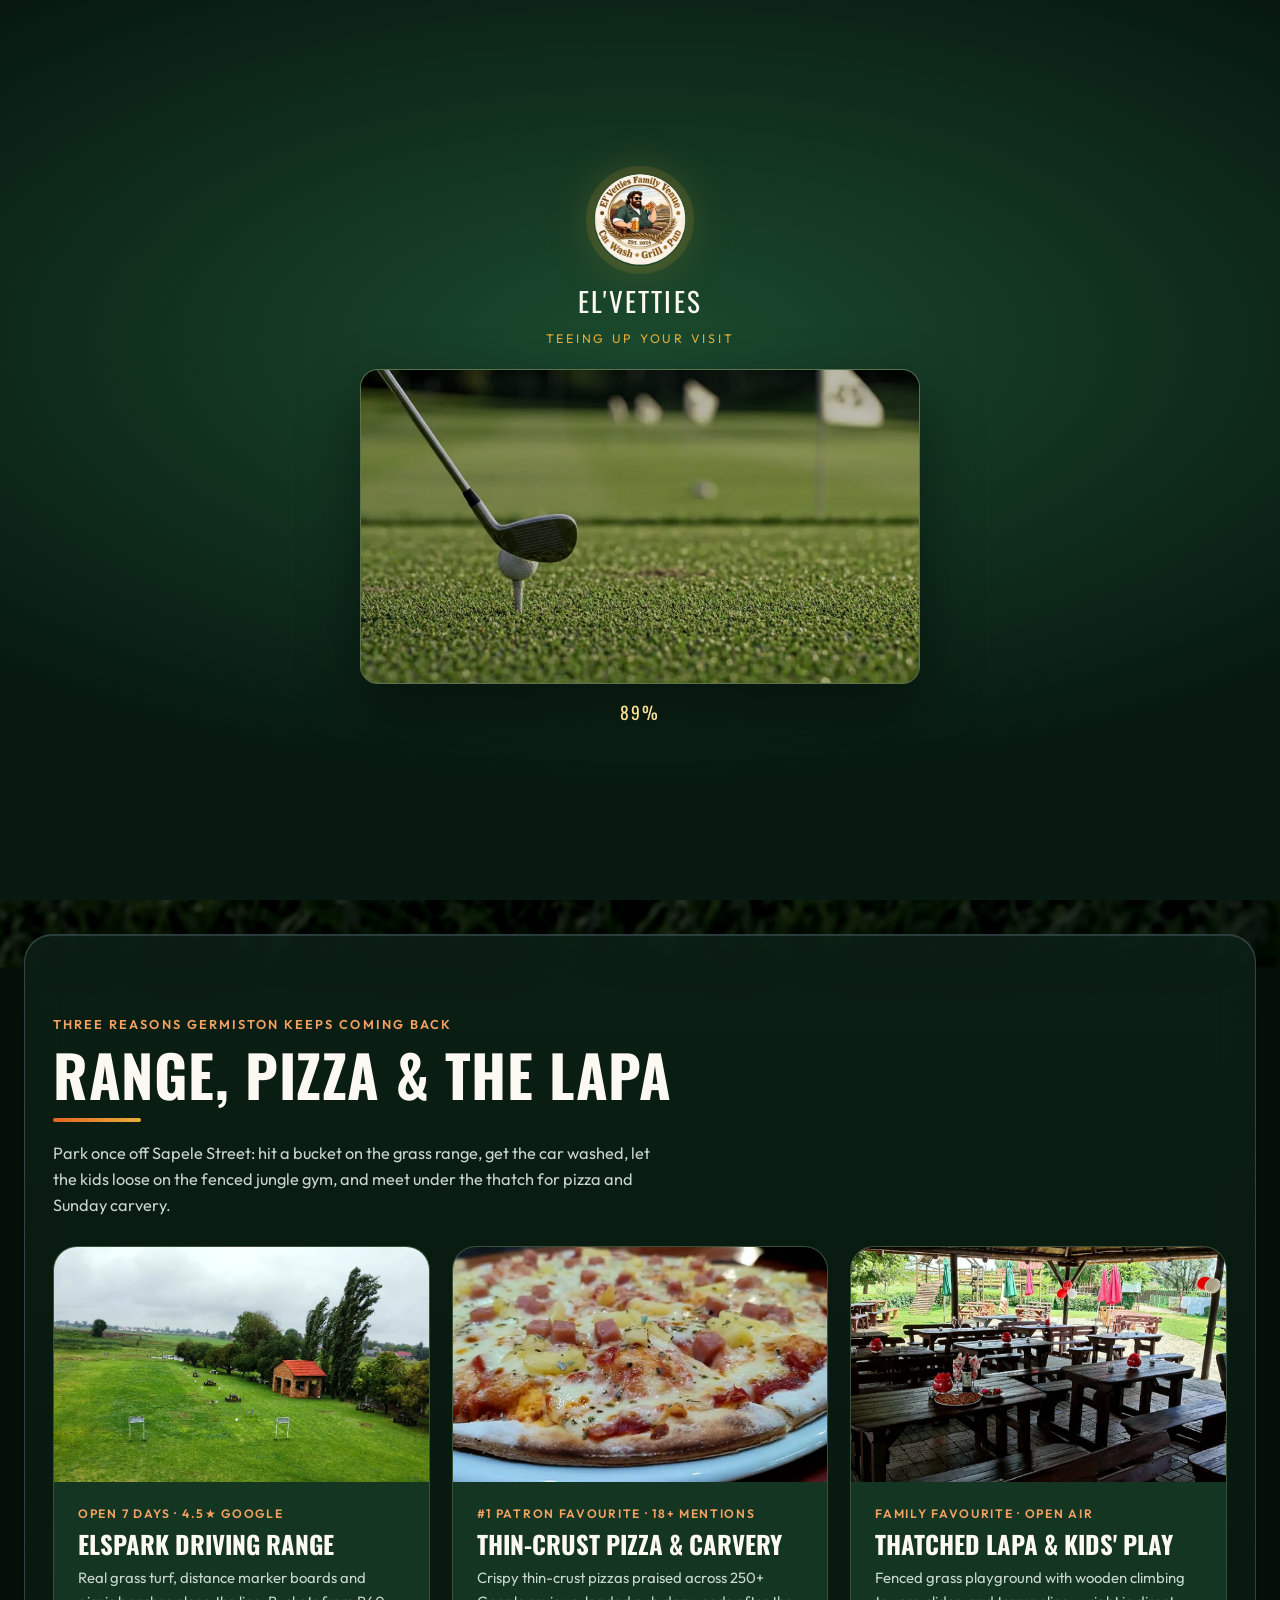
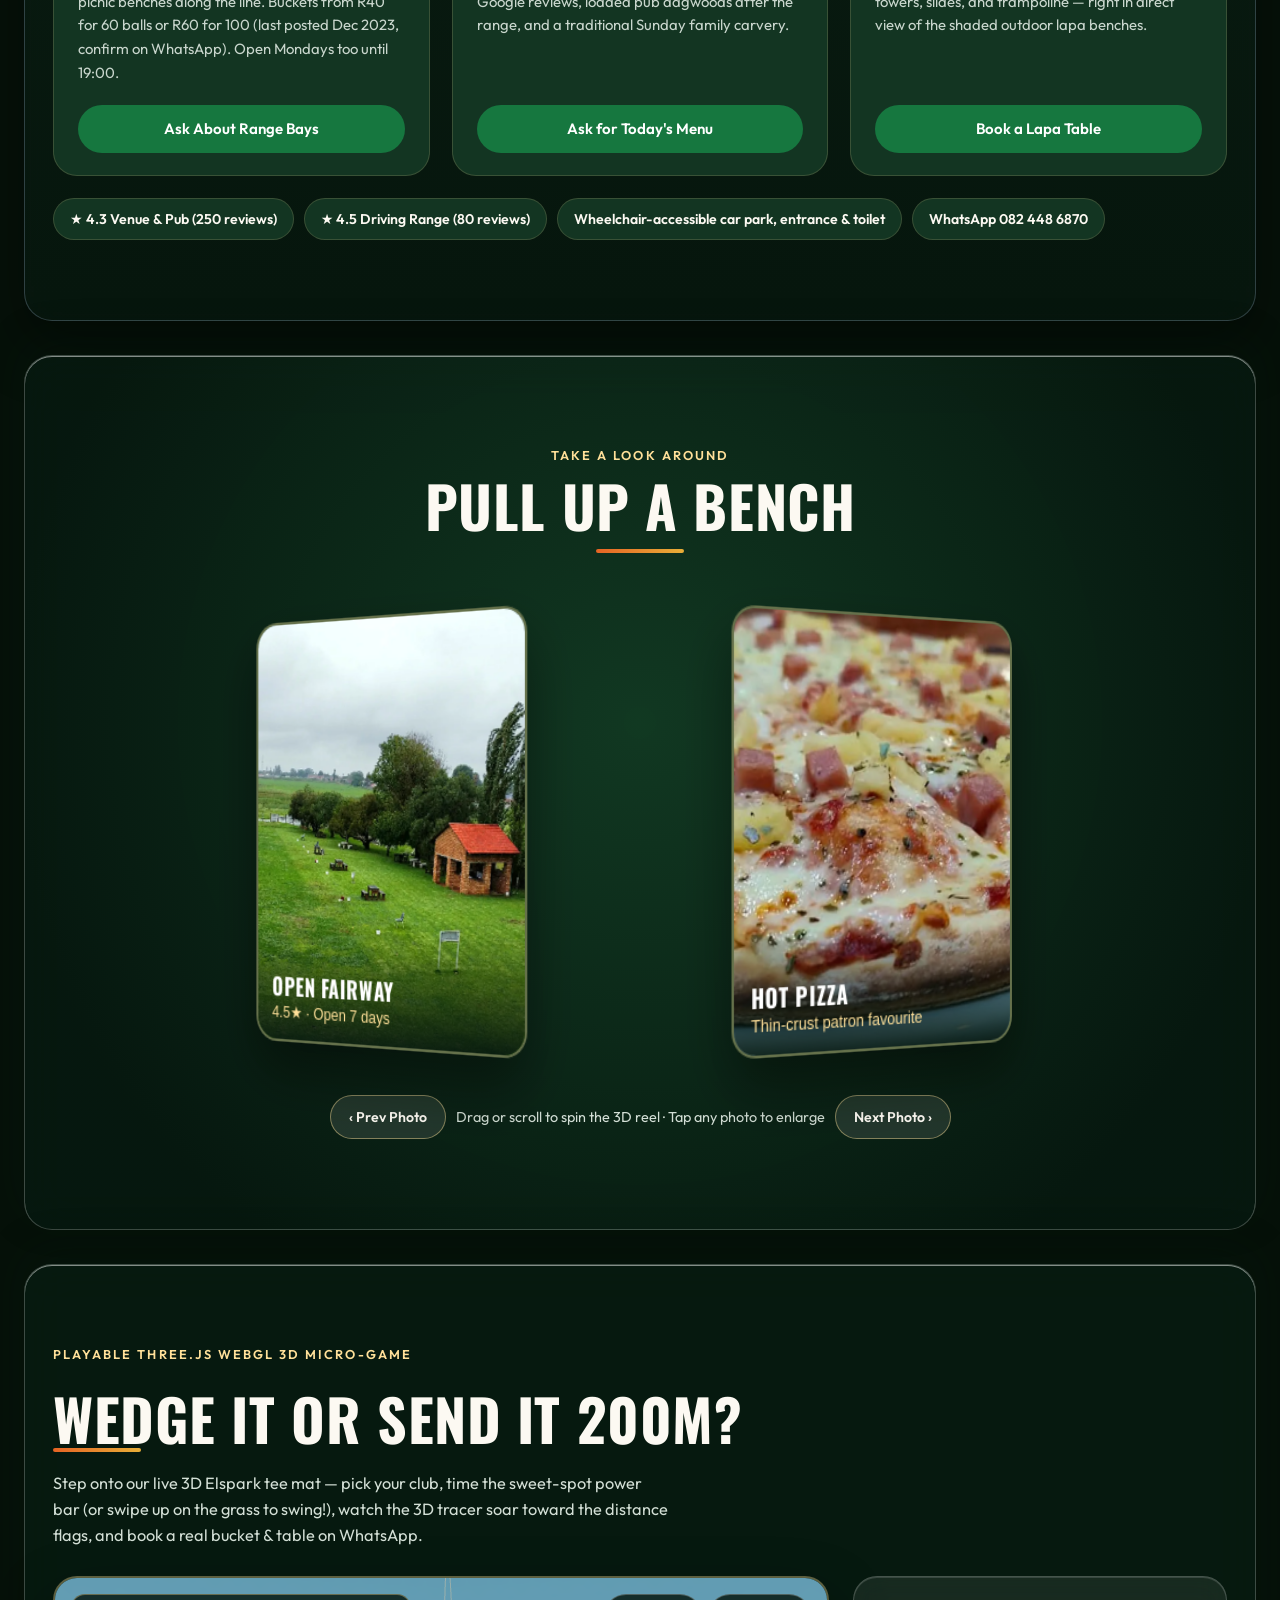
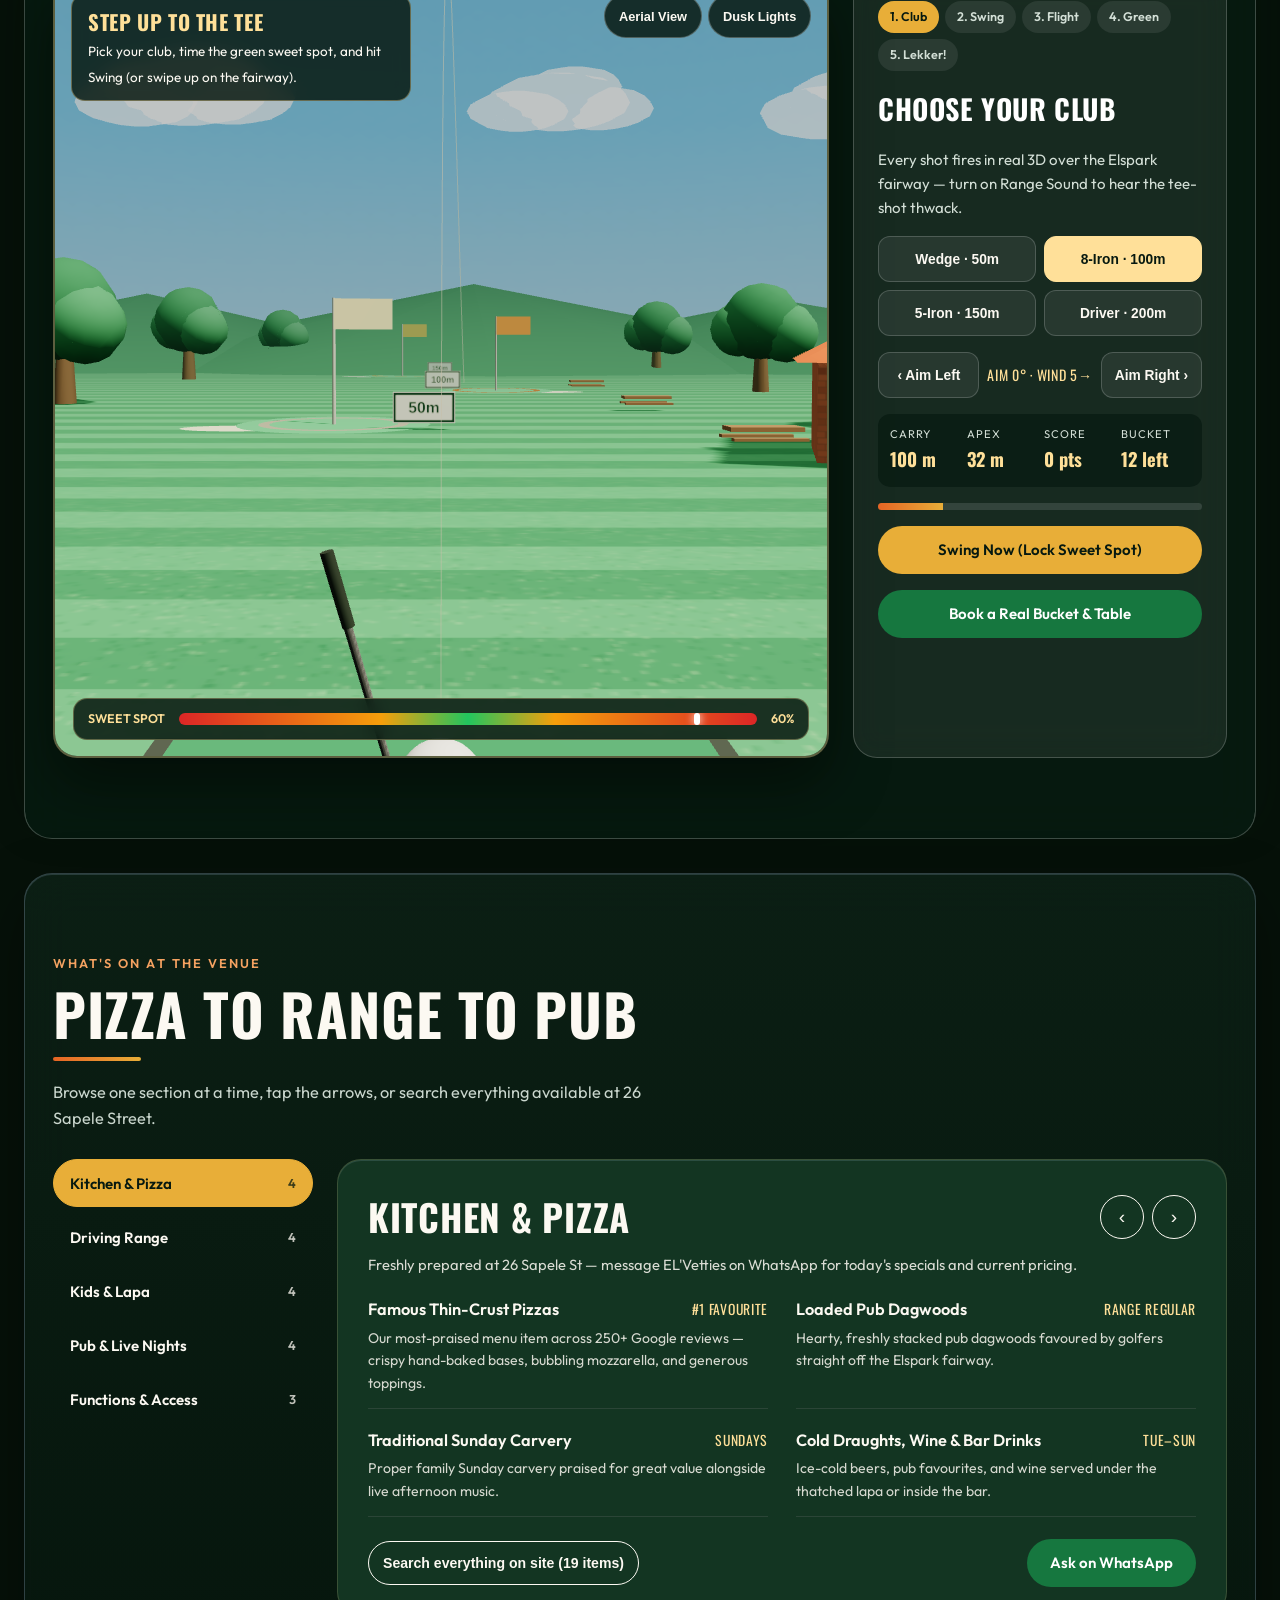
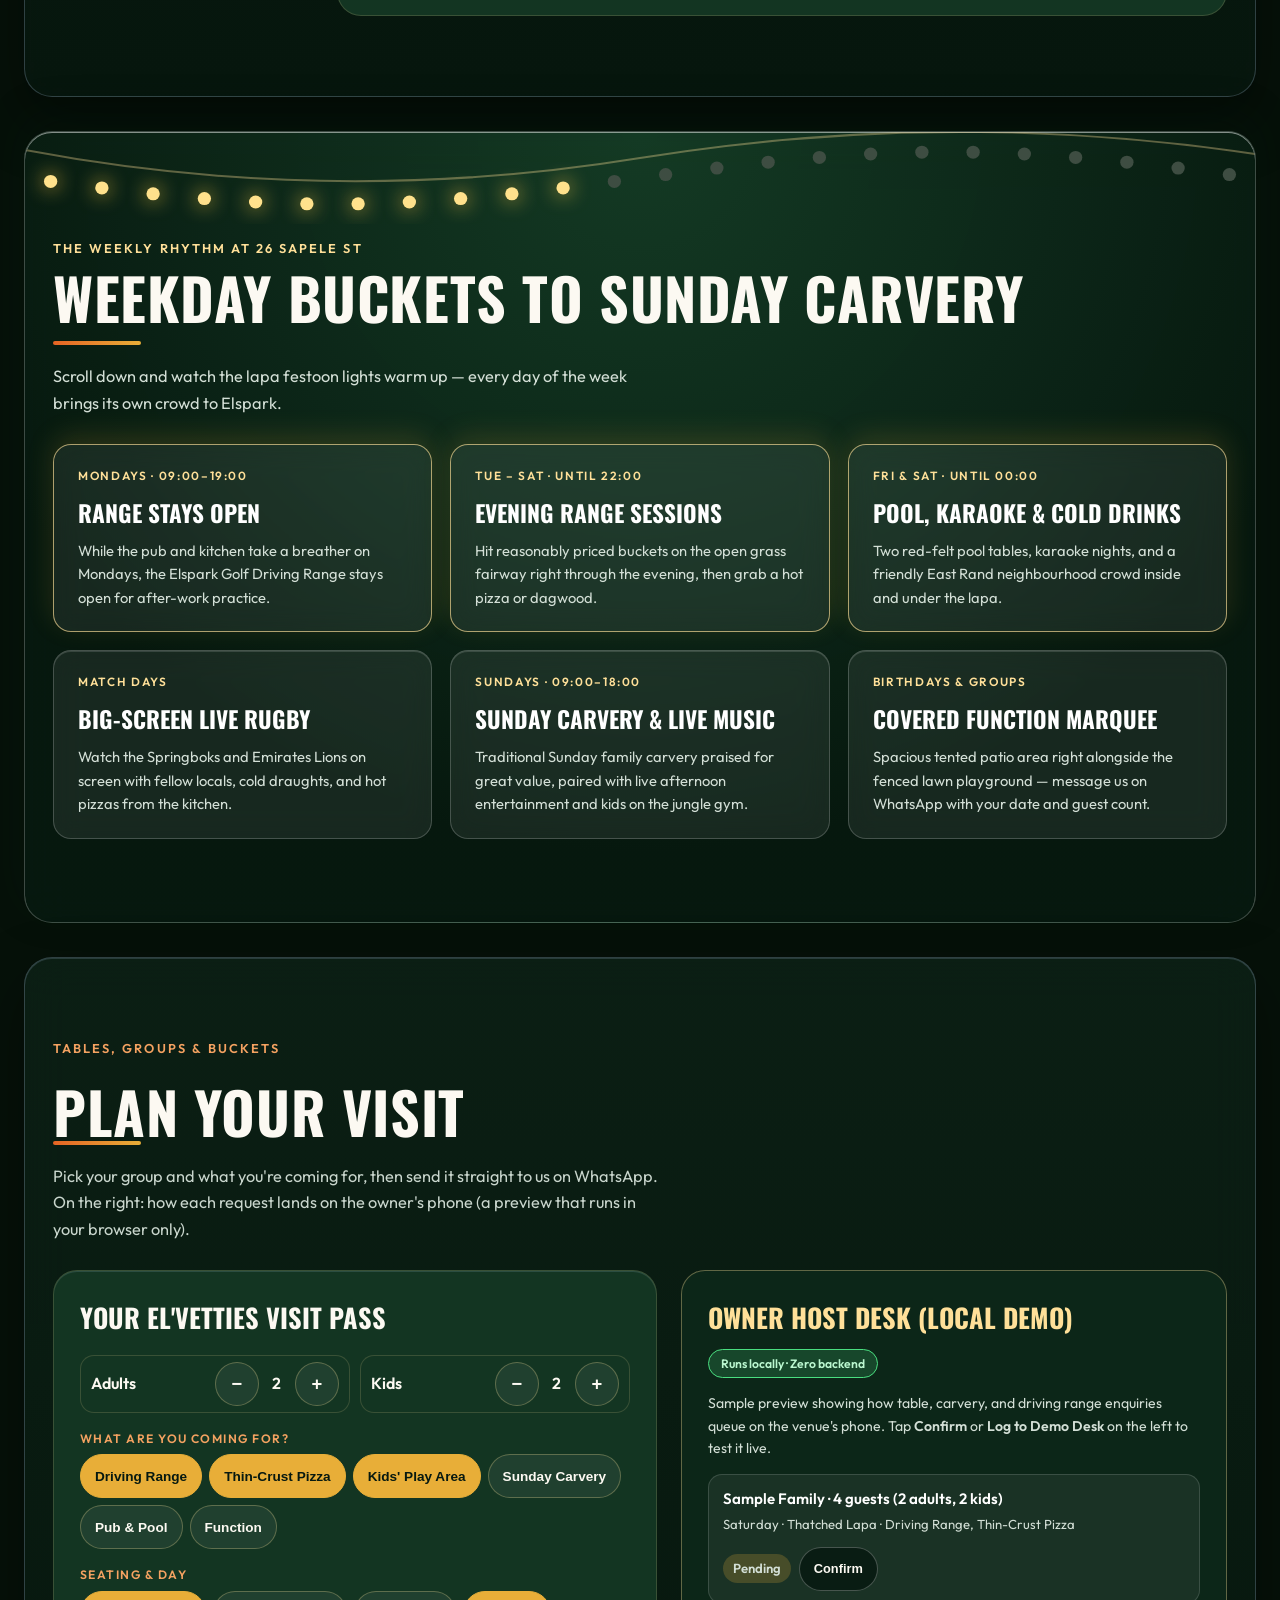
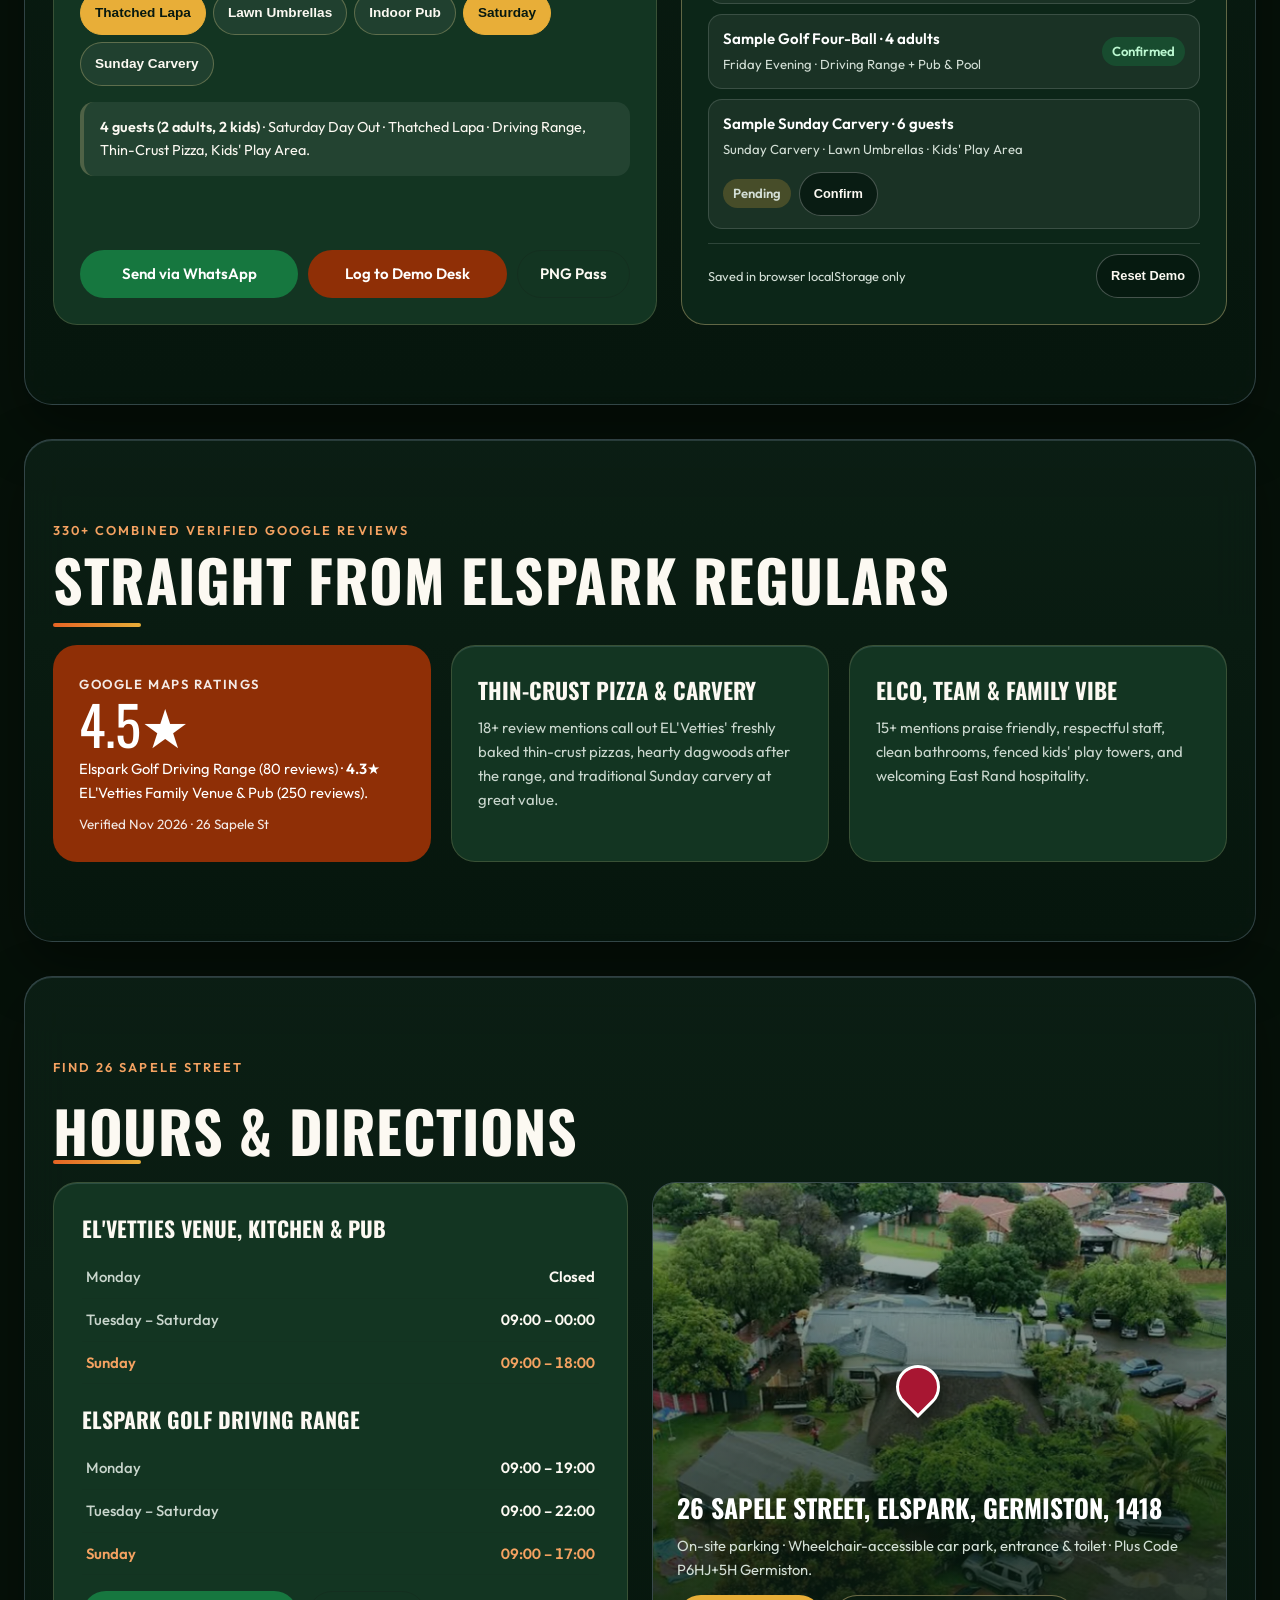
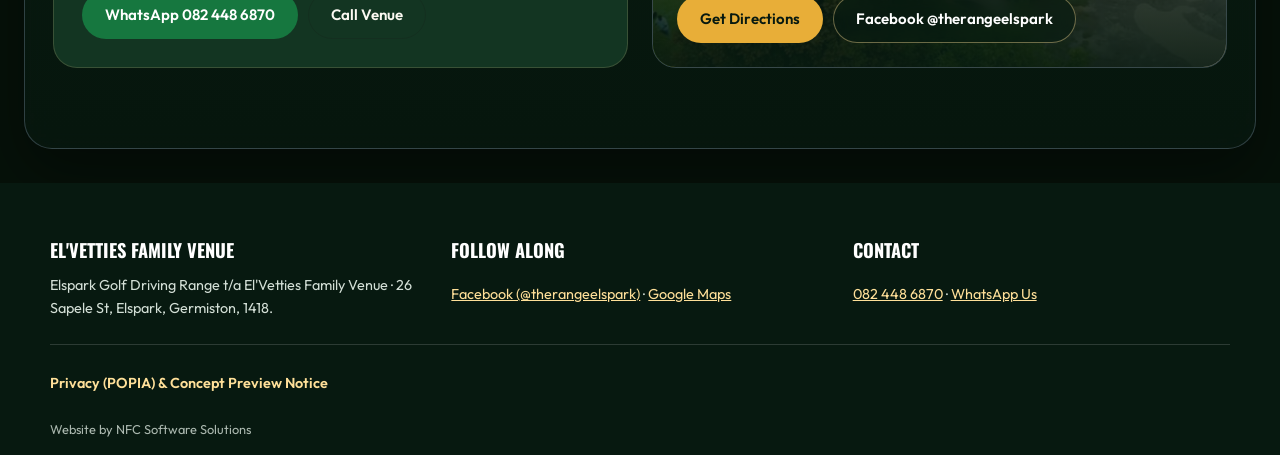
==== index.html @ e86ea52a "Flow driving-range loader, photo-real ball switch, stacking sheets, moving backdrop, WebP photos, de" ====
<!doctype html>
<html lang="en-ZA" class="no-js">
<head>
  <meta charset="utf-8">
  <meta name="viewport" content="width=device-width,initial-scale=1">
  <title>EL'Vetties Family Venue &amp; Elspark Golf Driving Range | Germiston</title>
  <meta name="description" content="Family venue in Elspark, Germiston: pub, grill and pizza, a grass driving range, a car wash, a thatched lapa and a fenced kids' play area.">
  <meta property="og:title" content="EL'Vetties Family Venue &amp; Elspark Golf Driving Range">
  <meta property="og:description" content="Driving range, lapa, pizza and Sunday carvery at 26 Sapele St, Elspark, Germiston.">
  <meta property="og:image" content="https://hydroforge247-cmd.github.io/el-vetties-demo/img/hero.webp">
  <meta property="og:url" content="https://hydroforge247-cmd.github.io/el-vetties-demo/">
  <meta property="og:type" content="website">
  <meta name="robots" content="noindex,nofollow">
  <link rel="canonical" href="https://hydroforge247-cmd.github.io/el-vetties-demo/">
  <link rel="icon" type="image/svg+xml" href="favicon.svg">
  <link rel="stylesheet" href="css/tokens.css">
  <link rel="stylesheet" href="css/site.css">
  <link rel="stylesheet" href="css/house.css">
  <script type="application/ld+json">{"@context":"https://schema.org","@type":"Restaurant","name":"EL'Vetties Family Venue & Elspark Golf Driving Range","telephone":"+27824486870","sameAs":["https://www.facebook.com/therangeelspark"],"address":{"@type":"PostalAddress","streetAddress":"26 Sapele St, Elspark","addressLocality":"Germiston","postalCode":"1418","addressRegion":"Gauteng","addressCountry":"ZA"}}</script>
  <script src="js/theme-init.js"></script>
</head>
<body>
  <div class="ld" id="ld" role="status" aria-live="polite" aria-label="Loading EL'Vetties">
    <div class="ld-inner">
      <div class="ld-crest" aria-hidden="true"><img src="img/logo-256.webp" alt="" width="256" height="256"></div>
      <p class="ld-name">EL'Vetties</p>
      <p class="ld-tag">Teeing up your visit</p>
      <div class="ld-shot" aria-hidden="true"><video class="ld-vid" src="img/loader-shot.mp4" poster="img/loader-shot.webp" muted playsinline preload="auto" disablepictureinpicture></video></div>
      <span class="ld-pct">0%</span>
    </div>
  </div>
  <a class="skip-link" href="#main">Skip to main content</a>
  <div class="progress" aria-hidden="true"></div>
  <img class="golf-bg-photo" id="golfBgPhoto" src="img/golf-bg.webp" alt="" aria-hidden="true">

  <header class="top" id="topHeader">
    <div class="wrap top-inner">
      <a class="brand" href="#home" aria-label="EL'Vetties home">
        <span class="brand-crest" aria-hidden="true"><img src="img/logo-256.webp" alt="" width="256" height="256"></span>
        <span class="brand-copy">
          <span class="brand-name">EL'Vetties</span>
          <span class="brand-tag">Elspark Range · Family Venue</span>
        </span>
      </a>
      <nav aria-label="Primary">
        <ul class="nav">
          <li><a href="#signature">Highlights</a></li>
          <li><a href="#reel">3D Reel</a></li>
          <li><a href="#pit">3D Range Game</a></li>
          <li><a href="#menu">On Site</a></li>
          <li><a href="#nights">Nights</a></li>
          <li><a href="#book">Visit Pass</a></li>
          <li><a href="#visit">Find Us</a></li>
        </ul>
      </nav>
      <div class="top-actions">
        <button type="button" class="theme-btn" id="themeBtn" aria-pressed="false" aria-label="Switch to night mode">
          <span class="gball" aria-hidden="true"><img src="img/golf-ball.webp" alt="" width="112" height="112"><span class="gball-shade"></span></span>
        </button>
        <button type="button" class="snd" id="sndBtn" aria-pressed="false" aria-label="Toggle Highveld breeze and golf swing sound effects">
          Sound: Off
        </button>
        <a class="btn btn-wa nav-wa" href="https://wa.me/27824486870?text=Hi%20EL'Vetties%2C%20I'd%20like%20to%20book%20a%20table%20or%20driving%20range%20visit!" target="_blank" rel="noopener noreferrer">
          WhatsApp
        </a>
      </div>
    </div>
  </header>

  <main id="main">
    <!-- ── ACT 1: FULL-BLEED CINEMA HERO (165svh Sticky) ──────── -->
    <section class="hero" id="home" aria-labelledby="hero-h1">
      <div class="hero-pin">
        <div class="hero-bg">
          <img src="img/hero.webp" alt="Families relaxing under red and green market umbrellas next to EL'Vetties thatched lapa on a sunny Elspark afternoon">
        </div>
        <div class="hero-scrim" aria-hidden="true"></div>
        <div class="hero-copy">
          <div class="emblem-stamp"><img src="img/logo-256.webp" alt="EL'Vetties Family Venue logo: Car Wash, Grill, Pub, est. 2024" width="256" height="256"></div>
          <span class="status-pill" id="livePill" aria-live="polite">
            <span class="status-dot" aria-hidden="true"></span>
            <span id="liveText">Checking Elspark hours…</span>
          </span>
          <h1 id="hero-h1">Hit the grass. <span>Stay for the lapa.</span></h1>
          <p class="hero-sub">
            Pub, grill and thin-crust pizza, a grass driving range, a car wash and a fenced kids' play area. 26 Sapele Street, Elspark, Germiston.
          </p>
          <div class="hero-ctas">
            <a class="btn btn-wa" href="https://wa.me/27824486870?text=Hi%20EL'Vetties%2C%20we'd%20like%20to%20book%20a%20table%20at%2026%20Sapele%20St!" target="_blank" rel="noopener noreferrer">Book on WhatsApp</a>
            <a class="btn btn-gold" href="#pit">Play the 3D Range</a>
            <a class="btn btn-ghost" href="#menu">Explore Everything On Site</a>
          </div>
          <div class="mouse-cue" aria-hidden="true"></div>
        </div>
      </div>
    </section>

    <!-- ── ACT 2: THREE SIGNATURE PILLARS (Braai Wagon #weekend) ─ -->
    <section class="sec-cream pad-y" id="signature" aria-labelledby="sig-h2">
      <div class="wrap">
        <p class="eyebrow">Three Reasons Germiston Keeps Coming Back</p>
        <h2 class="sec-h2 split-h2" id="sig-h2">RANGE, PIZZA &amp; THE LAPA</h2>
        <div class="h2-bar" aria-hidden="true"></div>
        <p class="sec-lead">
          Park once off Sapele Street: hit a bucket on the grass range, get the car washed, let the kids loose on the fenced jungle gym, and meet under the thatch for pizza and Sunday carvery.
        </p>

        <div class="tri-grid">
          <article class="tri-card">
            <img src="img/range.webp" alt="Elspark Golf Driving Range wide green grass fairway with distance marker boards and terracotta brick shelter">
            <div class="tri-body">
              <span class="tri-kicker">Open 7 Days · 4.5★ Google</span>
              <h3>Elspark Driving Range</h3>
              <p>Real grass turf, distance marker boards and picnic benches along the line. Buckets from R40 for 60 balls or R60 for 100 (last posted Dec 2023, confirm on WhatsApp). Open Mondays too until 19:00.</p>
              <a class="btn btn-wa" href="https://wa.me/27824486870?text=Hi%20EL'Vetties%2C%20I'd%20like%20to%20enquire%20about%20buckets%20and%20bays%20at%20Elspark%20Driving%20Range!" target="_blank" rel="noopener noreferrer">Ask About Range Bays</a>
            </div>
          </article>

          <article class="tri-card">
            <img src="img/pizza.webp" alt="Freshly baked EL'Vetties thin-crust ham and pineapple pizza with melted mozzarella and herbs">
            <div class="tri-body">
              <span class="tri-kicker">#1 Patron Favourite · 18+ Mentions</span>
              <h3>Thin-Crust Pizza &amp; Carvery</h3>
              <p>Crispy thin-crust pizzas praised across 250+ Google reviews, loaded pub dagwoods after the range, and a traditional Sunday family carvery.</p>
              <a class="btn btn-wa" href="https://wa.me/27824486870?text=Hi%20EL'Vetties%2C%20please%20share%20today's%20pizza%20and%20carvery%20details!" target="_blank" rel="noopener noreferrer">Ask for Today's Menu</a>
            </div>
          </article>

          <article class="tri-card">
            <img src="img/lapa-kids.webp" alt="Dark timber picnic tables under the shaded thatched lapa overlooking the wooden kids jungle gym">
            <div class="tri-body">
              <span class="tri-kicker">Family Favourite · Open Air</span>
              <h3>Thatched Lapa &amp; Kids' Play</h3>
              <p>Fenced grass playground with wooden climbing towers, slides, and trampoline — right in direct view of the shaded outdoor lapa benches.</p>
              <a class="btn btn-wa" href="https://wa.me/27824486870?text=Hi%20EL'Vetties%2C%20we'd%20like%20to%20book%20a%20lapa%20table%20near%20the%20kids%20play%20area!" target="_blank" rel="noopener noreferrer">Book a Lapa Table</a>
            </div>
          </article>
        </div>

        <div class="chip-strip">
          <span class="info-chip">★ 4.3 Venue &amp; Pub (250 reviews)</span>
          <span class="info-chip">★ 4.5 Driving Range (80 reviews)</span>
          <span class="info-chip">Wheelchair-accessible car park, entrance &amp; toilet</span>
          <span class="info-chip">WhatsApp 082 448 6870</span>
        </div>
      </div>
    </section>

    <!-- ── ACT 3: 380svh 3D CYLINDRICAL PHOTO REEL (Braai Wagon #lapa) -->
    <section class="reel-sec" id="reel" aria-labelledby="reel-h2">
      <div class="reel-sticky">
        <div class="reel-head">
          <p class="eyebrow" style="color:var(--gold-lt)">Take a look around</p>
          <h2 class="sec-h2 split-h2" id="reel-h2">PULL UP A BENCH</h2>
          <div class="h2-bar" aria-hidden="true"></div>
        </div>

        <div class="cyl-stage">
          <div class="cyl-ring" id="cylRing">
            <button type="button" class="cyl-card" data-lb-title="The Sunlit Lapa &amp; Lawn" data-lb-desc="Red and green market umbrellas beside the thatched lapa on a bright Elspark afternoon.">
              <img src="img/hero.webp" alt="Sunny outdoor lawn and market umbrellas beside EL'Vetties thatched lapa">
              <span class="cyl-cap"><strong>Sunlit Lapa</strong><span>Outdoor tables &amp; umbrellas</span></span>
            </button>
            <button type="button" class="cyl-card" data-lb-title="Elspark Golf Driving Range" data-lb-desc="Wide green grass fairway with distance marker boards, picnic benches, and terracotta brick shelter.">
              <img src="img/range.webp" alt="Elspark Golf Driving Range green grass fairway">
              <span class="cyl-cap"><strong>Open Fairway</strong><span>4.5★ · Open 7 days</span></span>
            </button>
            <button type="button" class="cyl-card" data-lb-title="Famous Thin-Crust Pizza" data-lb-desc="EL'Vetties' #1 most-praised menu item across 250+ Google Maps reviews.">
              <img src="img/pizza.webp" alt="Freshly baked EL'Vetties thin-crust pizza">
              <span class="cyl-cap"><strong>Hot Pizza</strong><span>Thin-crust patron favourite</span></span>
            </button>
            <button type="button" class="cyl-card" data-lb-title="Lapa Overlooking the Jungle Gym" data-lb-desc="Relax at dark wooden picnic benches with direct sightlines to the fenced kids' playground.">
              <img src="img/lapa-kids.webp" alt="Shaded benches under the thatched lapa overlooking the kids wooden jungle gym">
              <span class="cyl-cap"><strong>Kids In Sight</strong><span>Fenced jungle gym &amp; slides</span></span>
            </button>
            <button type="button" class="cyl-card" data-lb-title="Indoor Pub &amp; Pool Room" data-lb-desc="Two red-felt pool tables, big-screen rugby, Springboks &amp; Emirates Lions banners, karaoke &amp; live music.">
              <img src="img/pub.webp" alt="EL'Vetties indoor pub with two red-felt pool tables and rugby banners">
              <span class="cyl-cap"><strong>Pool &amp; Rugby</strong><span>Two red-felt tables</span></span>
            </button>
            <button type="button" class="cyl-card" data-lb-title="Aerial View of 26 Sapele Street" data-lb-desc="Fenced grass play area, covered function marquee, thatched lapa, main pub, and on-site parking.">
              <img src="img/aerial.webp" alt="Real aerial drone view of 26 Sapele St Elspark showing play area, lapa, and parking">
              <span class="cyl-cap"><strong>Aerial Grounds</strong><span>26 Sapele St, Elspark</span></span>
            </button>
            <button type="button" class="cyl-card" data-lb-title="Elspark Nights Until Midnight" data-lb-desc="Lit thatched roof, palms, and packed East Rand parking — open Tue–Sat until 00:00.">
              <img src="img/dusk.webp" alt="EL'Vetties lit thatched lapa and venue exterior at dusk">
              <span class="cyl-cap"><strong>After Dusk</strong><span>Open Tue–Sat to 00:00</span></span>
            </button>
          </div>
        </div>
        <div class="reel-controls">
          <button type="button" class="reel-nav-btn" id="reelPrev" aria-label="Spin 3D reel left">‹ Prev Photo</button>
          <span class="reel-hint" style="margin:0">Drag or scroll to spin the 3D reel · Tap any photo to enlarge</span>
          <button type="button" class="reel-nav-btn" id="reelNext" aria-label="Spin 3D reel right">Next Photo ›</button>
        </div>
      </div>
    </section>

    <!-- ── ACT 4: PLAYABLE THREE.JS WEBGL 3D DRIVING RANGE GAME (#pit) -->
    <section class="sec-dark pad-y" id="pit" aria-labelledby="pit-h2">
      <div class="wrap">
        <p class="eyebrow">Playable Three.js WebGL 3D Micro-Game</p>
        <h2 class="sec-h2 split-h2" id="pit-h2">WEDGE IT OR SEND IT 200M?</h2>
        <div class="h2-bar" aria-hidden="true"></div>
        <p class="sec-lead">
          Step onto our live 3D Elspark tee mat — pick your club, time the sweet-spot power bar (or swipe up on the grass to swing!), watch the 3D tracer soar toward the distance flags, and book a real bucket &amp; table on WhatsApp.
        </p>

        <div class="pit-grid">
          <div class="stage-box">
            <canvas id="pitCanvas" width="760" height="460" role="img" aria-label="Playable Three.js 3D Elspark Golf Driving Range with tee mat, mowed grass fairway, terracotta brick shelter, trees, and animated golf shots"></canvas>
            <div class="stage-overlay">
              <div class="stage-callout" aria-live="polite">
                <strong id="stageTitle">STEP UP TO THE TEE</strong>
                <span id="stageSub">Pick your club, time the green sweet spot, and hit Swing (or swipe up on the fairway).</span>
              </div>
              <div class="mode-pills">
                <button type="button" class="mini-pill" id="camBtn" aria-pressed="false">Aerial View</button>
                <button type="button" class="mini-pill" id="duskBtn" aria-pressed="false">Dusk Lights</button>
              </div>
            </div>
            <div class="power-bar-wrap" aria-hidden="true">
              <span class="power-label">SWEET SPOT</span>
              <div class="power-track"><div class="power-needle" id="powerNeedle"></div></div>
              <span class="power-label" id="powerPct">98%</span>
            </div>
          </div>

          <div class="pit-panel">
            <div class="step-chips" id="stepChips">
              <span class="step-chip active" data-s="0">1. Club</span>
              <span class="step-chip" data-s="1">2. Swing</span>
              <span class="step-chip" data-s="2">3. Flight</span>
              <span class="step-chip" data-s="3">4. Green</span>
              <span class="step-chip" data-s="4">5. Lekker!</span>
            </div>

            <h3 id="panelTitle">CHOOSE YOUR CLUB</h3>
            <p id="panelDesc">Every shot fires in real 3D over the Elspark fairway — turn on Range Sound to hear the tee-shot thwack.</p>

            <div class="club-row" role="group" aria-label="Select golf club">
              <button type="button" class="club-opt" data-club="0" aria-pressed="false">Wedge · 50m</button>
              <button type="button" class="club-opt" data-club="1" aria-pressed="true">8-Iron · 100m</button>
              <button type="button" class="club-opt" data-club="2" aria-pressed="false">5-Iron · 150m</button>
              <button type="button" class="club-opt" data-club="3" aria-pressed="false">Driver · 200m</button>
            </div>

            <div class="aim-row" role="group" aria-label="Aim left or right against Highveld wind">
              <button type="button" class="club-opt" id="aimLeftBtn" aria-label="Aim left">‹ Aim Left</button>
              <span class="aim-readout" id="aimReadout">AIM 0° · WIND →</span>
              <button type="button" class="club-opt" id="aimRightBtn" aria-label="Aim right">Aim Right ›</button>
            </div>

            <div class="tel-grid" aria-live="polite">
              <div><span>Carry</span><strong id="telCarry">100 m</strong></div>
              <div><span>Apex</span><strong id="telApex">32 m</strong></div>
              <div><span>Score</span><strong id="telScore">0 pts</strong></div>
              <div><span>Bucket</span><strong id="telBucket">12 left</strong></div>
            </div>

            <div class="pit-prog"><div class="pit-prog-fill" id="pitProgFill"></div></div>

            <button type="button" class="btn btn-gold" id="swingBtn" style="width:100%">Swing Now (Lock Sweet Spot)</button>
            <a class="btn btn-wa" id="pitWaCta" href="https://wa.me/27824486870?text=Hi%20EL'Vetties%2C%20I%20just%20played%20the%203D%20range%20and%20want%20to%20book%20a%20real%20bucket%20and%20pizza%20table!" target="_blank" rel="noopener noreferrer" style="width:100%">Book a Real Bucket &amp; Table</a>
          </div>
        </div>
      </div>
    </section>

    <!-- ── ACT 5: SEARCHABLE VENUE & KITCHEN BOARD (Braai Wagon #menu) -->
    <section class="sec-paper pad-y" id="menu" aria-labelledby="menu-h2">
      <div class="wrap">
        <p class="eyebrow">What's on at the venue</p>
        <h2 class="sec-h2 split-h2" id="menu-h2">PIZZA TO RANGE TO PUB</h2>
        <div class="h2-bar" aria-hidden="true"></div>
        <p class="sec-lead">
          Browse one section at a time, tap the arrows, or search everything available at 26 Sapele Street.
        </p>

        <div class="menu-shell">
          <div class="cat-rail" role="tablist" aria-label="On-site categories" id="catRail"></div>
          <div class="menu-panel featured" id="menuPanel" role="tabpanel" aria-live="polite">
            <div class="mp-head">
              <h3 id="mpTitle">KITCHEN &amp; PIZZA</h3>
              <div class="mp-arrows">
                <button type="button" class="arrow-btn" id="prevCat" aria-label="Previous category">‹</button>
                <button type="button" class="arrow-btn" id="nextCat" aria-label="Next category">›</button>
              </div>
            </div>
            <p class="mp-sub" id="mpSub">Freshly prepared at 26 Sapele St — message EL'Vetties on WhatsApp for today's specials and current pricing.</p>
            <ul class="mp-items" id="mpItems"></ul>
            <div class="mp-foot">
              <button type="button" class="search-trigger" id="openSearch">Search everything on site (19 items)</button>
              <a class="btn btn-wa" href="https://wa.me/27824486870?text=Hi%20EL'Vetties%2C%20please%20could%20you%20send%20me%20today's%20menu%20and%20bucket%20prices?" target="_blank" rel="noopener noreferrer">Ask on WhatsApp</a>
            </div>
          </div>
        </div>
      </div>
    </section>

    <!-- ── ACT 6: 24-BULB SCROLL-IGNITED LAPA NIGHTS (Braai Wagon #nights) -->
    <section class="nights-sec" id="nights" aria-labelledby="nights-h2">
      <svg class="festoon-svg" viewBox="0 0 1200 92" preserveAspectRatio="none" aria-hidden="true">
        <path d="M0,18 Q300,76 600,26 T1200,22" fill="none" stroke="rgba(255,224,153,0.35)" stroke-width="2"/>
        <g id="festoonBulbs"></g>
      </svg>
      <div class="wrap">
        <p class="eyebrow" style="color:var(--gold-lt)">The Weekly Rhythm at 26 Sapele St</p>
        <h2 class="sec-h2 split-h2" id="nights-h2">WEEKDAY BUCKETS TO SUNDAY CARVERY</h2>
        <div class="h2-bar" aria-hidden="true"></div>
        <p class="sec-lead">
          Scroll down and watch the lapa festoon lights warm up — every day of the week brings its own crowd to Elspark.
        </p>

        <div class="nights-grid">
          <article class="night-card lit">
            <span class="night-kicker">Mondays · 09:00–19:00</span>
            <h3>Range Stays Open</h3>
            <p>While the pub and kitchen take a breather on Mondays, the Elspark Golf Driving Range stays open for after-work practice.</p>
          </article>
          <article class="night-card lit">
            <span class="night-kicker">Tue – Sat · Until 22:00</span>
            <h3>Evening Range Sessions</h3>
            <p>Hit reasonably priced buckets on the open grass fairway right through the evening, then grab a hot pizza or dagwood.</p>
          </article>
          <article class="night-card lit">
            <span class="night-kicker">Fri &amp; Sat · Until 00:00</span>
            <h3>Pool, Karaoke &amp; Cold Drinks</h3>
            <p>Two red-felt pool tables, karaoke nights, and a friendly East Rand neighbourhood crowd inside and under the lapa.</p>
          </article>
          <article class="night-card">
            <span class="night-kicker">Match Days</span>
            <h3>Big-Screen Live Rugby</h3>
            <p>Watch the Springboks and Emirates Lions on screen with fellow locals, cold draughts, and hot pizzas from the kitchen.</p>
          </article>
          <article class="night-card">
            <span class="night-kicker">Sundays · 09:00–18:00</span>
            <h3>Sunday Carvery &amp; Live Music</h3>
            <p>Traditional Sunday family carvery praised for great value, paired with live afternoon entertainment and kids on the jungle gym.</p>
          </article>
          <article class="night-card">
            <span class="night-kicker">Birthdays &amp; Groups</span>
            <h3>Covered Function Marquee</h3>
            <p>Spacious tented patio area right alongside the fenced lawn playground — message us on WhatsApp with your date and guest count.</p>
          </article>
        </div>
      </div>
    </section>

    <!-- ── ACT 7: VISIT PASS + ZERO-BACKEND HOST DESK DEMO (YODA Pattern) -->
    <section class="sec-cream pad-y" id="book" aria-labelledby="book-h2">
      <div class="wrap">
        <p class="eyebrow">Tables, groups &amp; buckets</p>
        <h2 class="sec-h2 split-h2" id="book-h2">PLAN YOUR VISIT</h2>
        <div class="h2-bar" aria-hidden="true"></div>
        <p class="sec-lead">
          Pick your group and what you're coming for, then send it straight to us on WhatsApp.<span class="desk-only"> On the right: how each request lands on the owner's phone (a preview that runs in your browser only).</span>
        </p>

        <div class="book-grid">
          <div class="book-card">
            <h3>Your EL'Vetties Visit Pass</h3>
            <div class="cnt-grid">
              <div class="cnt-box">
                <strong>Adults</strong>
                <div style="display:flex;align-items:center;gap:8px">
                  <button type="button" class="cnt-btn" data-cnt="adults" data-d="-1" aria-label="Decrease adults">−</button>
                  <strong id="vAdults" style="min-width:20px;text-align:center">2</strong>
                  <button type="button" class="cnt-btn" data-cnt="adults" data-d="1" aria-label="Increase adults">+</button>
                </div>
              </div>
              <div class="cnt-box">
                <strong>Kids</strong>
                <div style="display:flex;align-items:center;gap:8px">
                  <button type="button" class="cnt-btn" data-cnt="kids" data-d="-1" aria-label="Decrease kids">−</button>
                  <strong id="vKids" style="min-width:20px;text-align:center">2</strong>
                  <button type="button" class="cnt-btn" data-cnt="kids" data-d="1" aria-label="Increase kids">+</button>
                </div>
              </div>
            </div>

            <div>
              <span class="f-lbl">What are you coming for?</span>
              <div class="pill-row" id="actRow">
                <button type="button" class="p-opt" data-act="Driving Range" aria-pressed="true">Driving Range</button>
                <button type="button" class="p-opt" data-act="Thin-Crust Pizza" aria-pressed="true">Thin-Crust Pizza</button>
                <button type="button" class="p-opt" data-act="Kids' Play Area" aria-pressed="true">Kids' Play Area</button>
                <button type="button" class="p-opt" data-act="Sunday Carvery" aria-pressed="false">Sunday Carvery</button>
                <button type="button" class="p-opt" data-act="Pub & Pool" aria-pressed="false">Pub &amp; Pool</button>
                <button type="button" class="p-opt" data-act="Birthday / Marquee" aria-pressed="false">Function</button>
              </div>
            </div>

            <div>
              <span class="f-lbl">Seating &amp; Day</span>
              <div class="pill-row" id="seatRow">
                <button type="button" class="p-opt" data-seat="Thatched Lapa" aria-pressed="true">Thatched Lapa</button>
                <button type="button" class="p-opt" data-seat="Lawn Umbrellas" aria-pressed="false">Lawn Umbrellas</button>
                <button type="button" class="p-opt" data-seat="Indoor Pub" aria-pressed="false">Indoor Pub</button>
                <button type="button" class="p-opt" data-when="Saturday Day Out" aria-pressed="true">Saturday</button>
                <button type="button" class="p-opt" data-when="Sunday Carvery" aria-pressed="false">Sunday Carvery</button>
              </div>
            </div>

            <div class="pass-box" id="passSummary" aria-live="polite"></div>

            <div style="display:flex;flex-wrap:wrap;gap:10px;margin-top:auto">
              <a class="btn btn-wa" id="waPassLink" href="https://wa.me/27824486870" target="_blank" rel="noopener noreferrer" style="flex:1 1 180px">Send via WhatsApp</a>
              <button type="button" class="btn btn-ember" id="addToDeskBtn" style="flex:1 1 160px">Log to Demo Desk</button>
              <button type="button" class="btn btn-ghost-dark" id="pngBtn">PNG Pass</button>
            </div>
          </div>

          <div class="desk-card">
            <div class="desk-head">
              <h3>Owner Host Desk (Local Demo)</h3>
              <span class="desk-badge">Runs locally · Zero backend</span>
            </div>
            <p style="margin:0;font-size:0.88rem;color:var(--light-soft)">
              Sample preview showing how table, carvery, and driving range enquiries queue on the venue's phone. Tap <strong>Confirm</strong> or <strong>Log to Demo Desk</strong> on the left to test it live.
            </p>
            <ul class="desk-list" id="deskList" aria-live="polite"></ul>
            <div style="display:flex;justify-content:space-between;align-items:center;flex-wrap:wrap;gap:10px;margin-top:auto;padding-top:10px;border-top:1px solid rgba(255,255,255,0.14)">
              <span style="font-size:0.8rem;color:var(--light-soft)">Saved in browser localStorage only</span>
              <button type="button" class="mini-pill" id="resetDeskBtn">Reset Demo</button>
            </div>
          </div>
        </div>
      </div>
    </section>

    <!-- ── ACT 8: COUNT-UP VERIFIED RATINGS + HOURS & DIRECTIONS ─ -->
    <section class="sec-paper pad-y" id="reviews" aria-labelledby="rev-h2">
      <div class="wrap">
        <p class="eyebrow">330+ Combined Verified Google Reviews</p>
        <h2 class="sec-h2 split-h2" id="rev-h2">STRAIGHT FROM ELSPARK REGULARS</h2>
        <div class="h2-bar" aria-hidden="true"></div>

        <div class="rv-grid">
          <div class="score-card">
            <div>
              <span style="font-size:0.82rem;font-weight:700;letter-spacing:0.12em;text-transform:uppercase;opacity:0.9">Google Maps Ratings</span>
              <div class="score-big"><span data-countup="4.5" data-decimals="1" data-suffix="★">4.5★</span></div>
              <p style="margin:6px 0 0;font-size:0.92rem">Elspark Golf Driving Range (80 reviews) · <strong>4.3★</strong> EL'Vetties Family Venue &amp; Pub (250 reviews).</p>
            </div>
            <span style="font-size:0.84rem;opacity:0.9">Verified Nov 2026 · 26 Sapele St</span>
          </div>

          <article class="rv-card">
            <h3>Thin-Crust Pizza &amp; Carvery</h3>
            <p>18+ review mentions call out EL'Vetties' freshly baked thin-crust pizzas, hearty dagwoods after the range, and traditional Sunday carvery at great value.</p>
          </article>

          <article class="rv-card">
            <h3>Elco, Team &amp; Family Vibe</h3>
            <p>15+ mentions praise friendly, respectful staff, clean bathrooms, fenced kids' play towers, and welcoming East Rand hospitality.</p>
          </article>
        </div>
      </div>
    </section>

    <section class="sec-cream pad-y" id="visit" aria-labelledby="visit-h2">
      <div class="wrap">
        <p class="eyebrow">Find 26 Sapele Street</p>
        <h2 class="sec-h2 split-h2" id="visit-h2">HOURS &amp; DIRECTIONS</h2>
        <div class="h2-bar" aria-hidden="true"></div>

        <div class="visit-grid">
          <div class="info-card">
            <h3 style="margin:0 0 10px;font-family:var(--head);font-size:1.35rem;text-transform:uppercase">EL'Vetties Venue, Kitchen &amp; Pub</h3>
            <table class="h-table" id="venueHoursTbl">
              <tbody>
                <tr data-days="1"><th scope="row">Monday</th><td>Closed</td></tr>
                <tr data-days="2,3,4,5,6"><th scope="row">Tuesday – Saturday</th><td>09:00 – 00:00</td></tr>
                <tr data-days="0"><th scope="row">Sunday</th><td>09:00 – 18:00</td></tr>
              </tbody>
            </table>

            <h3 style="margin:18px 0 10px;font-family:var(--head);font-size:1.35rem;text-transform:uppercase">Elspark Golf Driving Range</h3>
            <table class="h-table" id="rangeHoursTbl">
              <tbody>
                <tr data-days="1"><th scope="row">Monday</th><td>09:00 – 19:00</td></tr>
                <tr data-days="2,3,4,5,6"><th scope="row">Tuesday – Saturday</th><td>09:00 – 22:00</td></tr>
                <tr data-days="0"><th scope="row">Sunday</th><td>09:00 – 17:00</td></tr>
              </tbody>
            </table>

            <div style="display:flex;flex-wrap:wrap;gap:10px;margin-top:16px">
              <a class="btn btn-wa" href="https://wa.me/27824486870?text=Hi%20EL'Vetties%2C%20I'd%20like%20to%20enquire%20about%20visiting%20today!" target="_blank" rel="noopener noreferrer">WhatsApp 082 448 6870</a>
              <a class="btn btn-ghost-dark" href="tel:+27824486870">Call Venue</a>
            </div>
          </div>

          <div class="map-card">
            <img src="img/aerial.webp" alt="Real aerial photo of EL'Vetties Family Venue and Elspark Golf Driving Range at 26 Sapele St">
            <div class="map-scrim" aria-hidden="true"></div>
            <div class="map-pin-drop" aria-hidden="true"></div>
            <div class="map-content">
              <h3>26 Sapele Street, Elspark, Germiston, 1418</h3>
              <p>On-site parking · Wheelchair-accessible car park, entrance &amp; toilet · Plus Code P6HJ+5H Germiston.</p>
              <div style="display:flex;flex-wrap:wrap;gap:10px">
                <a class="btn btn-gold" href="https://maps.google.com/?q=26+Sapele+St,+Elspark,+Germiston,+1418" target="_blank" rel="noopener noreferrer">Get Directions</a>
                <a class="btn btn-ghost" href="https://www.facebook.com/therangeelspark" target="_blank" rel="noopener noreferrer">Facebook @therangeelspark</a>
              </div>
            </div>
          </div>
        </div>
      </div>
    </section>
  </main>

  <footer class="foot">
    <div class="wrap">
      <div class="foot-grid">
        <div>
          <h3>EL'Vetties Family Venue</h3>
          <p style="margin:0">Elspark Golf Driving Range t/a El'Vetties Family Venue · 26 Sapele St, Elspark, Germiston, 1418.</p>
        </div>
        <div>
          <h3>Follow Along</h3>
          <p style="margin:0"><a href="https://www.facebook.com/therangeelspark" target="_blank" rel="noopener noreferrer">Facebook (@therangeelspark)</a> · <a href="https://maps.google.com/?q=26+Sapele+St,+Elspark,+Germiston,+1418" target="_blank" rel="noopener noreferrer">Google Maps</a></p>
        </div>
        <div>
          <h3>Contact</h3>
          <p style="margin:0"><a href="tel:+27824486870">082 448 6870</a> · <a href="https://wa.me/27824486870" target="_blank" rel="noopener noreferrer">WhatsApp Us</a></p>
        </div>
      </div>

      <details class="popia">
        <summary>Privacy (POPIA) &amp; Concept Preview Notice</summary>
        <p style="margin:10px 0 0;max-width:74ch">
          Private concept preview crafted by NFC Software Solutions using verified public details from EL'Vetties' Google Maps listings. The Host Desk Demo runs 100% locally in your browser (localStorage) — no personal data is transmitted anywhere. All 7 venue, lapa, pizza, pub, and driving-range photographs are sourced from EL'Vetties' public Google Maps pins for private preview only (while the full-page grass fairway backdrop is stylized Highveld atmosphere) and will be confirmed or replaced with owner-supplied imagery before live launch.
        </p>
      </details>
      <p class="nfc-credit">Website by NFC Software Solutions</p>
    </div>
  </footer>

  <!-- Lightbox Modal for 3D Reel Photos -->
  <dialog class="modal" id="lightboxModal" aria-labelledby="lbTitle">
    <div class="modal-head">
      <h3 id="lbTitle">Venue Photo</h3>
      <button type="button" class="close-btn" id="closeLb" aria-label="Close photo">×</button>
    </div>
    <div class="modal-body">
      <img id="lbImg" src="img/hero.webp" alt="" style="width:100%;border-radius:14px;margin-bottom:12px">
      <p id="lbDesc" style="margin:0;color:var(--muted)"></p>
    </div>
  </dialog>

  <!-- Live Search Modal for On-Site Board -->
  <dialog class="modal" id="searchModal" aria-labelledby="searchTitle">
    <div class="modal-head">
      <h3 id="searchTitle">Search Everything at EL'Vetties</h3>
      <button type="button" class="close-btn" id="closeSearch" aria-label="Close search">×</button>
    </div>
    <div class="modal-body">
      <label for="searchBox" class="skip-link">Search offerings</label>
      <input id="searchBox" class="search-input" type="search" placeholder="Try: pizza, carvery, Monday, pool, kids, wheelchair…">
      <ul class="mp-items" id="searchResults" style="grid-template-columns:1fr"></ul>
    </div>
  </dialog>

  <!-- Sticky Mobile Conversion Bar (strictly after hero) -->
  <div class="mbar" id="mbar" aria-label="Mobile quick contact">
    <a class="btn btn-wa" href="https://wa.me/27824486870?text=Hi%20EL'Vetties%2C%20we'd%20like%20to%20book%20a%20visit%20at%2026%20Sapele%20St!" target="_blank" rel="noopener noreferrer">Book on WhatsApp</a>
    <a class="call-sq" href="tel:+27824486870" aria-label="Call EL'Vetties 082 448 6870">Call</a>
  </div>

  <script src="js/site.js" defer></script>
  <script src="js/house.js" defer></script>
</body>
</html>
---- css/tokens.css ----
/* EL'Vetties v5 — House Craft Standard v5.0 Tokens (Braai Wagon + YODA + Highveld Estate) */
@font-face {
  font-family: 'Oswald';
  src: url('../fonts/Oswald-latin.woff2') format('woff2');
  font-weight: 200 700;
  font-style: normal;
  font-display: swap;
}
@font-face {
  font-family: 'Fraunces';
  src: url('../fonts/Fraunces-latin.woff2') format('woff2');
  font-weight: 400 800;
  font-style: normal;
  font-display: swap;
}
@font-face {
  font-family: 'Outfit';
  src: url('../fonts/Outfit-latin.woff2') format('woff2');
  font-weight: 300 800;
  font-style: normal;
  font-display: swap;
}

:root {
  /* Core Highveld Palette — Turf Emerald, Sunlit Cream, Thatch Gold & Umbrella Berry */
  --forest: #0C2618;       /* Primary rich dark ground (#reel, #pit, #nights, solid header) */
  --forest-deep: #071910;  /* Hero base & footer */
  --forest-card: #133522;  /* Elevated dark cards */
  --cream: #FBF6EC;        /* Primary daylight ground */
  --paper: #F2E9D8;        /* Secondary warm paper ground */
  --white: #FFFFFF;

  --ink: #17201A;          /* Primary dark ink on cream/white */
  --muted: #3E4B43;        /* AA-safe muted ink on translucent cream/paper (>= 5.9:1) */
  --light: #FCF9F2;        /* Primary ink on dark */
  --light-soft: #D3DFD6;   /* Secondary ink on dark (>= 11:1) */

  --gold: #E8AE38;         /* Warm thatch gold accent on dark */
  --gold-lt: #FFE099;      /* Soft highlight on dark */
  --ember: #8F2F06;        /* AA-safe warm ember on translucent cream/paper (>= 5.6:1) */
  --ember-bright: #E66424; /* Vibrant ember on dark */
  --berry: #A81632;        /* Umbrella crimson accent */
  --wa: #16773F;           /* WhatsApp green conversion CTA */
  --wa-hover: #0F6132;

  --head: 'Oswald', 'Arial Narrow', Impact, sans-serif;
  --serif: 'Fraunces', Georgia, serif;
  --body: 'Outfit', system-ui, -apple-system, sans-serif;

  --r: 18px;
  --r-lg: 24px;
  --wrap: 1180px;
  --pad: clamp(18px, 4.5vw, 40px);
}
---- css/site.css ----
*, *::before, *::after { box-sizing: border-box; }
html { scroll-behavior: smooth; }
section[id] { scroll-margin-top: 84px; }
@media (prefers-reduced-motion: reduce) {
  html { scroll-behavior: auto; }
  *, *::before, *::after {
    animation-duration: 0.01ms !important;
    animation-iteration-count: 1 !important;
    transition-duration: 0.01ms !important;
  }
}

body {
  margin: 0;
  font-family: var(--body);
  font-size: 16px;
  line-height: 1.6;
  background: #0F3B22;
  color: var(--ink);
  -webkit-font-smoothing: antialiased;
  overflow-x: clip;
}
main, footer { position: relative; z-index: 2; }
.golf-bg-photo {
  position: fixed; inset: 0; width: 100%; height: 100%; object-fit: cover; object-position: center 62%;
  z-index: 0; pointer-events: none;
  filter: contrast(1.05) saturate(1.08);
  will-change: transform;
}
img { max-width: 100%; height: auto; display: block; }
a { color: inherit; }

.skip-link {
  position: absolute; left: -9999px; top: 8px;
  background: var(--gold); color: var(--forest-deep);
  padding: 12px 18px; border-radius: 999px; font-weight: 700; z-index: 9999;
}
.skip-link:focus { left: 12px; }

.wrap {
  width: min(var(--wrap), calc(100% - var(--pad) * 1.4));
  margin-inline: auto;
}

/* ── Global Scroll Progress Bar & Floating Ambient Canvas ───────── */
.progress {
  position: fixed; top: 0; left: 0; right: 0; height: 3px; z-index: 120;
  background: linear-gradient(90deg, var(--ember-bright), var(--gold), #4ADE80);
  transform-origin: left center;
  transform: scaleX(var(--doc, 0));
  pointer-events: none;
}
/* ── Fixed Glass Header (Braai Wagon .top pattern) ──────────────── */
.top {
  position: fixed; top: 0; left: 0; right: 0; z-index: 95;
  height: 70px; display: flex; align-items: center;
  transition: background 0.25s ease, box-shadow 0.25s ease;
}
.top.solid {
  background: rgba(12, 38, 24, 0.94);
  backdrop-filter: blur(10px);
  box-shadow: 0 8px 28px rgba(0, 0, 0, 0.3);
}
.top-inner {
  display: flex; align-items: center; justify-content: space-between; gap: 14px;
}
.brand {
  display: inline-flex; align-items: center; gap: 10px;
  text-decoration: none; color: var(--white); min-height: 44px;
}
.brand-crest {
  width: 40px; height: 40px; border-radius: 50%;
  background: var(--forest-deep); border: 2px solid var(--gold);
  display: grid; place-items: center;
  font-family: var(--head); font-weight: 700; font-size: 1rem; color: var(--gold-lt);
  flex-shrink: 0;
}
.brand-copy { display: flex; flex-direction: column; line-height: 1.05; }
.brand-name {
  font-family: var(--head); font-weight: 700; font-size: 1.18rem;
  letter-spacing: 0.04em; text-transform: uppercase;
}
.brand-tag {
  font-size: 0.7rem; letter-spacing: 0.14em; text-transform: uppercase; color: var(--gold-lt);
}
.nav {
  display: flex; align-items: center; gap: 4px; list-style: none; margin: 0; padding: 0;
}
.nav a {
  display: inline-flex; align-items: center; min-height: 44px; padding: 0 12px;
  text-decoration: none; font-size: 0.9rem; font-weight: 600; color: var(--light);
  border-radius: 999px; transition: background 0.18s ease, color 0.18s ease;
}
.nav a:hover, .nav a:focus-visible { background: rgba(255, 224, 153, 0.15); color: var(--gold-lt); }
.top-actions { display: flex; align-items: center; gap: 8px; }
@media (max-width: 980px) { .nav { display: none; } }

/* Procedural Audio Pill docked cleanly inside header (zero floating card overlap!) */
.snd {
  min-height: 44px; padding: 0 16px; border-radius: 999px;
  background: var(--ember); color: var(--white);
  border: 1.5px solid rgba(255, 224, 153, 0.55);
  font-family: var(--body); font-weight: 700; font-size: 0.84rem;
  cursor: pointer; display: inline-flex; align-items: center; gap: 8px;
  transition: transform 0.18s ease, background 0.18s ease;
}
.snd:hover, .snd:focus-visible { transform: translateY(-2px); background: #6E2204; }
.snd[aria-pressed="true"] { background: var(--wa); border-color: #86EFAC; }
@media (max-width: 899px) {
  .snd { min-height: 44px; padding: 0 12px; font-size: 0.8rem; }
}

/* ── Buttons ────────────────────────────────────────────────────── */
.btn {
  display: inline-flex; align-items: center; justify-content: center; gap: 8px;
  min-height: 48px; padding: 11px 22px; border-radius: 999px;
  font-family: var(--body); font-weight: 700; font-size: 0.94rem;
  text-decoration: none; cursor: pointer; border: 1.5px solid transparent;
  transition: transform 0.18s ease, background 0.18s ease, border-color 0.18s ease;
}
.btn:hover, .btn:focus-visible { transform: translateY(-2px); }
.btn-wa { background: var(--wa); color: var(--white); }
.btn-wa:hover, .btn-wa:focus-visible { background: var(--wa-hover); }
.btn-gold { background: var(--gold); color: var(--forest-deep); }
.btn-gold:hover, .btn-gold:focus-visible { background: var(--gold-lt); }
.btn-ember { background: var(--ember); color: var(--white); }
.btn-ember:hover, .btn-ember:focus-visible { background: #96330A; }
.btn-ghost {
  background: rgba(7, 25, 16, 0.56); color: var(--white);
  border-color: rgba(255, 255, 255, 0.45); backdrop-filter: blur(8px);
}
.btn-ghost:hover, .btn-ghost:focus-visible { background: var(--white); color: var(--forest-deep); }
.btn-ghost-dark {
  background: transparent; color: var(--ink); border-color: rgba(23, 32, 26, 0.28);
}
.btn-ghost-dark:hover, .btn-ghost-dark:focus-visible {
  background: var(--forest); color: var(--white); border-color: var(--forest);
}
.nav-wa { min-height: 44px; padding: 0 18px; font-size: 0.88rem; }

/* ── Shared Typography & Split-Word H2 Animation ────────────────── */
.pad-y { padding: clamp(56px, 6.2vw, 88px) 0; }
.eyebrow {
  margin: 0 0 10px;
  font-size: 0.8rem; font-weight: 700; letter-spacing: 0.16em; text-transform: uppercase;
  color: var(--ember);
}
.sec-dark .eyebrow { color: var(--gold-lt); }

h2.sec-h2 {
  margin: 0;
  font-family: var(--head); font-weight: 700;
  font-size: clamp(2.1rem, 5.8vw, 3.6rem);
  line-height: 1.03; letter-spacing: 0.01em; text-transform: uppercase;
}
.h2-bar {
  width: 88px; height: 4px; border-radius: 999px; margin: 14px 0 18px;
  background: linear-gradient(90deg, var(--ember-bright), var(--gold));
}
.sw-mask { display: inline-block; vertical-align: bottom; }
.sw-word {
  display: inline-block; transform: translateY(14px);
  transition: transform 0.65s cubic-bezier(0.22, 1, 0.36, 1);
}
.split-h2.in .sw-word { transform: translateY(0); }

.sec-cream, .sec-paper, .sec-dark, .reel-sec, .nights-sec {
  width: min(1240px, calc(100% - 48px));
  margin: 34px auto;
  border-radius: 28px;
  box-shadow: 0 24px 60px rgba(5, 24, 13, 0.34);
}
@media (max-width: 720px) {
  .sec-cream, .sec-paper, .sec-dark, .reel-sec, .nights-sec {
    width: calc(100% - 20px);
    margin: 18px auto;
    border-radius: 22px;
  }
}
.sec-cream {
  background: rgba(251, 246, 236, 0.88);
  backdrop-filter: blur(12px) saturate(125%);
  color: var(--ink);
  border: 1px solid rgba(255, 255, 255, 0.72);
}
.sec-paper {
  background: rgba(242, 233, 216, 0.87);
  backdrop-filter: blur(12px) saturate(125%);
  color: var(--ink);
  border: 1px solid rgba(255, 255, 255, 0.62);
}
.sec-dark {
  background: rgba(8, 28, 17, 0.84);
  backdrop-filter: blur(14px) saturate(130%);
  color: var(--light);
  border: 1px solid rgba(255, 224, 153, 0.32);
}
.sec-lead { max-width: 56ch; margin: 0 0 28px; font-size: 1.02rem; color: var(--muted); }
.sec-dark .sec-lead, .nights-sec .sec-lead, .reel-sec .sec-lead { color: var(--light-soft); }

/* ── ACT 1: FULL-BLEED CINEMA HERO (Zero trailing blank space) ──── */
.hero {
  position: relative; min-height: 100svh;
  background: var(--forest-deep); color: var(--white);
  overflow: hidden;
  display: flex; align-items: center; justify-content: center;
  padding: 96px 0 48px;
}
.hero-pin {
  position: static; width: 100%;
  display: flex; align-items: center; justify-content: center;
}
.hero-bg { position: absolute; inset: 0; z-index: 0; }
.hero-bg img {
  width: 100%; height: 100%; object-fit: cover; object-position: center 44%;
  transform: scale(calc(1 + var(--hp, 0) * 0.1));
  transition: transform 0.15s linear;
}
.hero-scrim {
  position: absolute; inset: 0; z-index: 1;
  background:
    radial-gradient(circle at 50% 42%, rgba(7, 25, 16, 0.32), rgba(7, 25, 16, 0.86) 85%),
    linear-gradient(180deg, rgba(7, 25, 16, 0.52) 0%, rgba(7, 25, 16, 0.22) 38%, rgba(7, 25, 16, 0.92) 100%);
}
.hero-copy {
  position: relative; z-index: 2; text-align: center; max-width: 920px;
  padding-inline: 18px;
}
.emblem-stamp {
  width: 106px; height: 106px; margin: 0 auto 18px; border-radius: 50%;
  background: radial-gradient(circle at 30% 30%, #16482B, #071910);
  border: 3px solid var(--gold);
  box-shadow: 0 0 0 6px rgba(232, 174, 56, 0.18), 0 18px 40px rgba(0, 0, 0, 0.5);
  display: flex; flex-direction: column; align-items: center; justify-content: center;
  animation: stamp-in 0.8s cubic-bezier(0.22, 1, 0.36, 1) both;
}
@keyframes stamp-in {
  from { opacity: 0; transform: scale(1.22); }
  to { opacity: 1; transform: scale(1); }
}
.emblem-stamp strong {
  font-family: var(--head); font-size: 1.55rem; line-height: 1; letter-spacing: 0.06em; color: var(--white);
}
.emblem-stamp span {
  font-size: 0.64rem; letter-spacing: 0.16em; text-transform: uppercase; color: var(--gold-lt); margin-top: 3px;
}

.status-pill {
  display: inline-flex; align-items: center; gap: 9px;
  padding: 7px 16px; border-radius: 999px; margin-bottom: 14px;
  background: rgba(7, 25, 16, 0.84); border: 1px solid rgba(255, 224, 153, 0.42);
  font-size: 0.84rem; font-weight: 600; color: var(--light);
}
.status-dot { width: 9px; height: 9px; border-radius: 50%; background: #4ADE80; box-shadow: 0 0 10px #4ADE80; }
.status-pill.closed .status-dot { background: var(--gold); box-shadow: 0 0 8px var(--gold); }

.hero-copy h1 {
  margin: 0 0 14px;
  font-family: var(--head); font-weight: 700;
  font-size: clamp(2.7rem, 8.2vw, 5.8rem);
  line-height: 0.96; letter-spacing: 0.015em; text-transform: uppercase;
  text-shadow: 0 8px 32px rgba(0, 0, 0, 0.55);
}
.hero-copy h1 span { color: var(--gold-lt); }
.hero-sub {
  margin: 0 auto 24px; max-width: 56ch;
  font-size: clamp(1rem, 1.45vw, 1.18rem); color: #EDF2EE;
}
.hero-ctas { display: flex; flex-wrap: wrap; justify-content: center; gap: 12px; }
.mouse-cue {
  width: 24px; height: 40px; border-radius: 999px; margin: 26px auto 0;
  border: 2px solid rgba(255, 224, 153, 0.65); position: relative;
}
.mouse-cue::after {
  content: ''; position: absolute; left: 50%; top: 8px;
  width: 4px; height: 8px; border-radius: 999px; background: var(--gold-lt);
  transform: translateX(-50%);
  animation: wheel-bob 1.6s ease-in-out infinite;
}
@keyframes wheel-bob {
  0%, 100% { transform: translate(-50%, 0); opacity: 1; }
  65% { transform: translate(-50%, 12px); opacity: 0.25; }
}

/* ── ACT 2: 3-CARD SIGNATURE HIGHLIGHTS (Braai Wagon #weekend) ──── */
.tri-grid {
  display: grid; grid-template-columns: repeat(3, minmax(0, 1fr)); gap: 22px;
}
@media (max-width: 900px) { .tri-grid { grid-template-columns: repeat(2, minmax(0, 1fr)); } }
@media (max-width: 680px) { .tri-grid { grid-template-columns: 1fr; } }
.tri-card {
  background: var(--white); border-radius: var(--r-lg); overflow: hidden;
  border: 1px solid rgba(23, 32, 26, 0.1);
  box-shadow: 0 18px 44px rgba(12, 38, 24, 0.08);
  display: flex; flex-direction: column;
}
.tri-card img { width: 100%; aspect-ratio: 16 / 10; object-fit: cover; }
.tri-body { padding: 22px 24px; display: flex; flex-direction: column; gap: 8px; flex: 1; }
.tri-kicker { font-size: 0.76rem; font-weight: 800; letter-spacing: 0.14em; text-transform: uppercase; color: var(--ember); }
.tri-body h3 { margin: 0; font-family: var(--head); font-size: 1.55rem; text-transform: uppercase; line-height: 1.08; }
.tri-body p { margin: 0 0 12px; color: var(--muted); font-size: 0.93rem; }
.tri-body .btn { margin-top: auto; width: 100%; }

.chip-strip { display: flex; flex-wrap: wrap; gap: 10px; margin-top: 22px; }
.info-chip {
  padding: 9px 16px; border-radius: 999px;
  background: var(--paper); border: 1px solid rgba(23, 32, 26, 0.12);
  font-size: 0.88rem; font-weight: 600; color: var(--ink);
}

/* ── ACT 3: INTERACTIVE 3D CYLINDRICAL PHOTO REEL (Zero Dead Space) */
.reel-sec {
  position: relative;
  padding: clamp(60px, 7vw, 92px) 0;
  background: radial-gradient(circle at 50% 42%, rgba(22, 68, 42, 0.78), rgba(7, 25, 16, 0.86) 80%);
  backdrop-filter: blur(4px);
  color: var(--light);
  overflow: hidden;
  border-top: 1px solid rgba(255, 224, 153, 0.22);
}
.reel-sticky {
  width: 100%;
  display: flex; flex-direction: column; justify-content: center; align-items: center;
  padding-inline: 16px; text-align: center;
}
.reel-head { position: relative; z-index: 4; margin-bottom: 26px; }
.reel-head .h2-bar { margin-inline: auto; }

.cyl-stage {
  width: 100%; max-width: 1180px; height: 470px;
  perspective: 1600px;
  display: grid; place-items: center;
  position: relative;
  margin-bottom: 22px;
  cursor: grab;
  user-select: none;
}
.cyl-stage:active { cursor: grabbing; }
.cyl-ring {
  position: relative; width: 250px; height: 330px;
  transform-style: preserve-3d;
  transform: rotateY(var(--ry, 0deg));
}
.reel-controls {
  display: flex; flex-wrap: wrap; align-items: center; justify-content: center; gap: 10px;
  margin-top: 6px;
}
.reel-nav-btn {
  min-height: 44px; padding: 0 18px; border-radius: 999px;
  background: rgba(255, 255, 255, 0.1); color: var(--light);
  border: 1.5px solid rgba(255, 224, 153, 0.45);
  font-family: var(--body); font-weight: 700; font-size: 0.88rem; cursor: pointer;
  transition: background 0.18s ease, color 0.18s ease;
}
.reel-nav-btn:hover, .reel-nav-btn:focus-visible {
  background: var(--gold); color: var(--forest-deep); border-color: var(--gold);
}
.cyl-card {
  position: absolute; inset: 0; border-radius: 20px; overflow: hidden;
  border: 2px solid rgba(255, 224, 153, 0.35);
  box-shadow: 0 22px 46px rgba(0, 0, 0, 0.45);
  background: var(--forest-card);
  cursor: pointer; padding: 0; text-align: left; color: var(--white);
  backface-visibility: hidden;
}
.cyl-card img { width: 100%; height: 100%; object-fit: cover; }
.cyl-cap {
  position: absolute; inset: auto 0 0 0; padding: 36px 14px 14px;
  background: linear-gradient(180deg, rgba(7, 25, 16, 0), rgba(7, 25, 16, 0.92));
}
.cyl-cap strong {
  display: block; font-family: var(--head); font-size: 1.15rem;
  letter-spacing: 0.03em; text-transform: uppercase;
}
.cyl-cap span { display: block; font-size: 0.8rem; color: var(--gold-lt); }
.reel-hint {
  margin: 18px 0 0; font-size: 0.9rem; color: var(--light-soft);
}
@media (prefers-reduced-motion: reduce) {
  .cyl-stage { height: auto; perspective: none; }
  .cyl-ring { width: 100%; height: auto; display: flex; gap: 14px; overflow-x: auto; transform: none !important; }
  .cyl-card { position: relative; flex: 0 0 240px; height: 310px; transform: none !important; }
}

/* ── ACT 4: PLAYABLE REAL THREE.JS WEBGL 3D RANGE GAME (#pit) ───── */
.pit-grid {
  display: grid; grid-template-columns: minmax(0, 1.35fr) minmax(0, 0.65fr);
  gap: 24px; align-items: stretch;
}
@media (max-width: 960px) { .pit-grid { grid-template-columns: 1fr; } }

.stage-box {
  position: relative; border-radius: var(--r-lg); overflow: hidden;
  background: #061A10;
  border: 2px solid rgba(255, 224, 153, 0.35);
  box-shadow: 0 26px 60px rgba(0, 0, 0, 0.45);
  min-height: 460px; display: flex; flex-direction: column;
}
#pitCanvas { width: 100%; height: 100%; flex: 1; min-height: 460px; display: block; touch-action: pan-x; cursor: pointer; }
.stage-overlay {
  position: absolute; top: 16px; left: 16px; right: 16px;
  display: flex; flex-wrap: wrap; justify-content: space-between; align-items: flex-start; gap: 10px;
  pointer-events: none;
}
.stage-callout {
  background: rgba(7, 25, 16, 0.84); backdrop-filter: blur(8px);
  border: 1px solid rgba(255, 224, 153, 0.35);
  padding: 10px 16px; border-radius: 14px; max-width: 340px;
}
.stage-callout strong {
  display: block; font-family: var(--head); font-size: 1.3rem;
  letter-spacing: 0.03em; text-transform: uppercase; color: var(--gold-lt);
}
.stage-callout span { font-size: 0.84rem; color: var(--light); }

.mode-pills { display: flex; gap: 6px; pointer-events: auto; }
.mini-pill {
  min-height: 44px; padding: 0 14px; border-radius: 999px;
  background: rgba(7, 25, 16, 0.84); color: var(--light);
  border: 1px solid rgba(255, 255, 255, 0.25);
  font-size: 0.8rem; font-weight: 700; cursor: pointer;
}
.mini-pill[aria-pressed="true"], .mini-pill:hover {
  background: var(--gold); color: var(--forest-deep); border-color: var(--gold);
}

/* Power meter inside stage bottom */
.power-bar-wrap {
  position: absolute; left: 18px; right: 18px; bottom: 16px;
  background: rgba(7, 25, 16, 0.86); backdrop-filter: blur(8px);
  border: 1px solid rgba(255, 224, 153, 0.3);
  border-radius: 14px; padding: 10px 14px;
  display: flex; align-items: center; gap: 14px;
}
.power-track {
  flex: 1; height: 12px; border-radius: 999px; position: relative;
  background: linear-gradient(90deg, #DC2626 0%, #F59E0B 35%, #22C55E 50%, #F59E0B 65%, #DC2626 100%);
  overflow: hidden;
}
.power-needle {
  position: absolute; top: 0; bottom: 0; width: 6px; border-radius: 999px;
  background: #FFFFFF; box-shadow: 0 0 8px #FFFFFF; left: 50%;
}
.power-label { font-size: 0.78rem; font-weight: 700; color: var(--gold-lt); white-space: nowrap; }

.pit-panel {
  background: var(--forest-card); border-radius: var(--r-lg); padding: 24px;
  border: 1px solid rgba(255, 224, 153, 0.25);
  display: flex; flex-direction: column; gap: 16px;
}
.step-chips { display: flex; flex-wrap: wrap; gap: 6px; }
.step-chip {
  padding: 6px 12px; border-radius: 999px; font-size: 0.78rem; font-weight: 700;
  background: rgba(255, 255, 255, 0.08); color: var(--light-soft);
}
.step-chip.active { background: var(--gold); color: var(--forest-deep); }
.step-chip.done { background: var(--wa); color: var(--white); }

.pit-panel h3 {
  margin: 0; font-family: var(--head); font-size: 1.75rem;
  letter-spacing: 0.02em; text-transform: uppercase; color: var(--white);
}
.pit-panel p { margin: 0; color: var(--light-soft); font-size: 0.94rem; }

.club-row { display: grid; grid-template-columns: repeat(2, minmax(0, 1fr)); gap: 8px; }
.aim-row {
  display: grid; grid-template-columns: 1fr auto 1fr; align-items: center; gap: 8px;
}
.aim-readout {
  font-family: var(--head); font-size: 0.88rem; letter-spacing: 0.05em;
  text-transform: uppercase; color: var(--gold-lt); text-align: center;
  font-variant-numeric: tabular-nums; min-width: 96px;
}
.club-opt {
  min-height: 46px; padding: 8px 12px; border-radius: 12px;
  background: rgba(255, 255, 255, 0.07); color: var(--light);
  border: 1.5px solid rgba(255, 255, 255, 0.18);
  font-weight: 700; font-size: 0.86rem; cursor: pointer;
}
.club-opt[aria-pressed="true"], .club-opt:hover {
  background: var(--gold-lt); color: var(--forest-deep); border-color: var(--gold-lt);
}

.tel-grid {
  display: grid; grid-template-columns: repeat(4, minmax(0, 1fr)); gap: 8px;
  background: rgba(7, 25, 16, 0.65); padding: 12px; border-radius: 12px;
}
@media (max-width: 520px) { .tel-grid { grid-template-columns: repeat(2, minmax(0, 1fr)); } }
.tel-grid span { display: block; font-size: 0.7rem; text-transform: uppercase; letter-spacing: 0.08em; color: var(--light-soft); }
.tel-grid strong { font-family: var(--head); font-size: 1.15rem; color: var(--gold-lt); font-variant-numeric: tabular-nums; }

.pit-prog { height: 7px; border-radius: 999px; background: rgba(255, 255, 255, 0.12); overflow: hidden; }
.pit-prog-fill { height: 100%; width: 20%; background: linear-gradient(90deg, var(--ember-bright), var(--gold)); transition: width 0.35s ease; }

/* ── ACT 5: SEARCHABLE CATEGORY BOARD (Braai Wagon #menu) ───────── */
.menu-shell {
  display: grid; grid-template-columns: minmax(0, 260px) minmax(0, 1fr); gap: 24px; align-items: start;
}
@media (max-width: 860px) { .menu-shell { grid-template-columns: 1fr; } }

.cat-rail {
  display: flex; flex-direction: column; gap: 6px;
}
@media (max-width: 860px) {
  .cat-rail { flex-direction: row; flex-wrap: wrap; }
}
.cat-btn {
  display: flex; align-items: center; justify-content: space-between; gap: 10px;
  min-height: 48px; padding: 10px 16px; border-radius: 999px;
  background: transparent; color: var(--ink); border: 1.5px solid transparent;
  font-family: var(--body); font-weight: 700; font-size: 0.94rem; cursor: pointer;
  transition: background 0.18s ease, color 0.18s ease;
}
.cat-btn span.cnt { font-size: 0.8rem; opacity: 0.75; }
.cat-btn[aria-selected="true"] { background: var(--forest); color: var(--white); }
.cat-btn:hover:not([aria-selected="true"]) { background: rgba(12, 38, 24, 0.09); }

.menu-panel {
  border-radius: var(--r-lg); padding: 28px 30px;
  background: var(--white); border: 1px solid rgba(23, 32, 26, 0.1);
  box-shadow: 0 20px 46px rgba(12, 38, 24, 0.08);
}
.menu-panel.featured {
  background: var(--forest); color: var(--light); border-color: rgba(255, 224, 153, 0.3);
}
.mp-head {
  display: flex; align-items: center; justify-content: space-between; gap: 12px; margin-bottom: 6px;
}
.mp-head h3 {
  margin: 0; font-family: var(--head); font-size: clamp(1.7rem, 4vw, 2.3rem);
  text-transform: uppercase; letter-spacing: 0.02em;
}
.mp-arrows { display: flex; gap: 8px; }
.arrow-btn {
  width: 44px; height: 44px; border-radius: 50%;
  background: transparent; color: inherit;
  border: 1.5px solid currentColor; font-size: 1.2rem; cursor: pointer;
}
.mp-sub { margin: 0 0 20px; font-size: 0.92rem; opacity: 0.85; }

.mp-items {
  list-style: none; margin: 0; padding: 0;
  display: grid; grid-template-columns: repeat(2, minmax(0, 1fr)); gap: 18px 28px;
}
@media (max-width: 680px) { .mp-items { grid-template-columns: 1fr; } }
.mp-items li {
  padding-bottom: 14px; border-bottom: 1px solid rgba(128, 128, 128, 0.22);
}
.mp-item-top { display: flex; justify-content: space-between; gap: 10px; align-items: baseline; }
.mp-items strong { font-size: 1.02rem; }
.mp-badge {
  font-family: var(--head); font-size: 0.86rem; letter-spacing: 0.05em; text-transform: uppercase;
  color: var(--ember); white-space: nowrap;
}
.menu-panel.featured .mp-badge { color: var(--gold-lt); }
.mp-items p { margin: 4px 0 0; font-size: 0.88rem; opacity: 0.84; }

.mp-foot {
  margin-top: 22px; display: flex; flex-wrap: wrap; justify-content: space-between; align-items: center; gap: 12px;
}
.search-trigger {
  min-height: 44px; padding: 8px 14px; border-radius: 999px;
  background: transparent; color: inherit; border: 1.5px solid currentColor;
  font-weight: 700; font-size: 0.88rem; cursor: pointer;
}

/* ── ACT 6: 24-BULB SCROLL-IGNITED FESTOON NIGHTS (Braai Wagon #nights) */
.nights-sec {
  position: relative; overflow: hidden;
  background: radial-gradient(circle at 50% 0%, rgba(25, 69, 44, 0.8), rgba(7, 25, 16, 0.88) 72%);
  backdrop-filter: blur(4px);
  color: var(--light);
  padding: 0 0 clamp(56px, 6.5vw, 88px);
  border-top: 1px solid rgba(255, 224, 153, 0.22);
}
.festoon-svg {
  width: 100%; height: 92px; display: block; margin-bottom: 14px;
}
.festoon-bulb {
  fill: #3E4D42; transition: fill 0.35s ease, filter 0.35s ease;
}
.festoon-bulb.on {
  fill: #FFE18C;
  filter: drop-shadow(0 0 10px rgba(255, 200, 70, 0.95));
}
.nights-grid {
  display: grid; grid-template-columns: repeat(3, minmax(0, 1fr)); gap: 18px;
}
@media (max-width: 900px) { .nights-grid { grid-template-columns: repeat(2, minmax(0, 1fr)); } }
@media (max-width: 580px) { .nights-grid { grid-template-columns: 1fr; } }
.night-card {
  background: rgba(255, 255, 255, 0.05);
  border: 1.5px solid rgba(255, 224, 153, 0.22);
  border-radius: var(--r); padding: 22px 24px;
  display: flex; flex-direction: column; gap: 8px;
  transition: border-color 0.4s ease, box-shadow 0.4s ease;
}
.night-card.lit {
  border-color: rgba(255, 224, 153, 0.65);
  box-shadow: 0 -8px 28px rgba(232, 174, 56, 0.16);
}
.night-kicker { font-size: 0.74rem; font-weight: 800; letter-spacing: 0.14em; text-transform: uppercase; color: var(--gold-lt); }
.night-card h3 { margin: 0; font-family: var(--head); font-size: 1.45rem; text-transform: uppercase; color: var(--white); }
.night-card p { margin: 0; font-size: 0.92rem; color: var(--light-soft); }

/* ── ACT 7: VISIT PASS + ZERO-BACKEND HOST DESK DEMO (YODA Pattern) */
.book-grid {
  display: grid; grid-template-columns: minmax(0, 1.05fr) minmax(0, 0.95fr); gap: 24px; align-items: stretch;
}
@media (max-width: 900px) { .book-grid { grid-template-columns: 1fr; } }
.book-card {
  background: var(--white); border-radius: var(--r-lg); padding: 26px;
  border: 1px solid rgba(23, 32, 26, 0.12);
  box-shadow: 0 20px 46px rgba(12, 38, 24, 0.08);
  display: flex; flex-direction: column; gap: 16px;
}
.book-card h3 { margin: 0; font-family: var(--head); font-size: 1.65rem; text-transform: uppercase; }
.f-lbl { display: block; font-size: 0.76rem; font-weight: 800; letter-spacing: 0.12em; text-transform: uppercase; color: var(--ember); margin-bottom: 6px; }
.cnt-grid { display: grid; grid-template-columns: repeat(2, minmax(0, 1fr)); gap: 10px; }
@media (max-width: 480px) { .cnt-grid { grid-template-columns: 1fr; } }
.cnt-box {
  display: flex; align-items: center; justify-content: space-between;
  background: var(--cream); border: 1px solid rgba(23, 32, 26, 0.12);
  border-radius: 14px; padding: 6px 10px;
}
.cnt-btn {
  width: 44px; height: 44px; border-radius: 50%;
  background: var(--white); color: var(--ink); border: 1px solid rgba(23, 32, 26, 0.2);
  font-size: 1.15rem; font-weight: 700; cursor: pointer;
}
.cnt-btn:hover { background: var(--forest); color: var(--white); }
.pill-row { display: flex; flex-wrap: wrap; gap: 7px; }
.p-opt {
  min-height: 44px; padding: 6px 14px; border-radius: 999px;
  background: var(--cream); color: var(--ink); border: 1.5px solid rgba(23, 32, 26, 0.16);
  font-weight: 600; font-size: 0.85rem; cursor: pointer;
}
.p-opt[aria-pressed="true"] { background: var(--forest); color: var(--white); border-color: var(--forest); }
.pass-box {
  padding: 14px 16px; border-radius: 14px; background: #E9F3ED;
  border-left: 4px solid var(--wa); font-size: 0.9rem;
}

/* Host Desk Demo Preview Card (YODA client-side localStorage pattern) */
.desk-card {
  background: var(--forest); color: var(--light); border-radius: var(--r-lg); padding: 26px;
  border: 1.5px solid rgba(255, 224, 153, 0.35);
  display: flex; flex-direction: column; gap: 14px;
}
.desk-head { display: flex; justify-content: space-between; align-items: center; gap: 10px; flex-wrap: wrap; }
.desk-head h3 { margin: 0; font-family: var(--head); font-size: 1.65rem; text-transform: uppercase; color: var(--gold-lt); }
.desk-badge {
  padding: 4px 12px; border-radius: 999px; background: rgba(74, 222, 128, 0.18);
  border: 1px solid #4ADE80; color: #BBF7D0; font-size: 0.76rem; font-weight: 700;
}
.desk-list { list-style: none; margin: 0; padding: 0; display: grid; gap: 10px; }
.desk-item {
  background: rgba(255, 255, 255, 0.06); border: 1px solid rgba(255, 255, 255, 0.14);
  border-radius: 14px; padding: 12px 14px;
  display: flex; flex-wrap: wrap; justify-content: space-between; align-items: center; gap: 10px;
}
.desk-item strong { display: block; color: var(--white); font-size: 0.94rem; }
.desk-item span { font-size: 0.82rem; color: var(--light-soft); }
.desk-status {
  padding: 4px 10px; border-radius: 999px; font-size: 0.74rem; font-weight: 700;
  background: rgba(232, 174, 56, 0.22); color: var(--gold-lt);
}
.desk-status.ok { background: rgba(22, 119, 63, 0.38); color: #BBF7D0; }

/* ── ACT 8: COUNT-UP REVIEWS + DUAL HOURS + ZERO-ERROR MAP ──────── */
.rv-grid { display: grid; grid-template-columns: repeat(3, minmax(0, 1fr)); gap: 20px; }
@media (max-width: 860px) { .rv-grid { grid-template-columns: 1fr; } }
.score-card {
  background: var(--ember); color: var(--white); border-radius: var(--r-lg); padding: 26px;
  display: flex; flex-direction: column; justify-content: space-between; gap: 10px;
}
.score-big {
  font-family: var(--head); font-size: 3.4rem; line-height: 1; font-variant-numeric: tabular-nums;
}
.rv-card {
  background: var(--white); border-radius: var(--r-lg); padding: 26px;
  border: 1px solid rgba(23, 32, 26, 0.1);
}
.rv-card h3 { margin: 0 0 8px; font-family: var(--head); font-size: 1.4rem; text-transform: uppercase; }
.rv-card p { margin: 0; color: var(--muted); font-size: 0.93rem; }

.visit-grid { display: grid; grid-template-columns: minmax(0, 1fr) minmax(0, 1fr); gap: 24px; align-items: stretch; }
@media (max-width: 860px) { .visit-grid { grid-template-columns: 1fr; } }
.info-card {
  background: var(--white); border-radius: var(--r-lg); padding: 28px;
  border: 1px solid rgba(23, 32, 26, 0.1);
}
.h-table { width: 100%; border-collapse: collapse; font-size: 0.93rem; margin-bottom: 16px; }
.h-table tr { border-bottom: 1px solid rgba(23, 32, 26, 0.1); }
.h-table th, .h-table td { padding: 9px 4px; }
.h-table th { text-align: left; color: var(--muted); font-weight: 500; }
.h-table td { text-align: right; font-weight: 700; font-variant-numeric: tabular-nums; }
.h-table tr.today th, .h-table tr.today td { color: var(--ember); font-weight: 800; }

.map-card {
  position: relative; border-radius: var(--r-lg); overflow: hidden;
  background: var(--forest-deep); color: var(--white); min-height: 360px;
  display: flex; flex-direction: column; justify-content: flex-end;
}
.map-card img { position: absolute; inset: 0; width: 100%; height: 100%; object-fit: cover; opacity: 0.88; }
.map-scrim { position: absolute; inset: 0; background: linear-gradient(180deg, rgba(7, 25, 16, 0.18), rgba(7, 25, 16, 0.92)); }
.map-pin-drop {
  position: absolute; left: 50%; top: 44%; transform: translate(-50%, -100%);
  width: 44px; height: 44px; border-radius: 50% 50% 50% 0;
  background: var(--berry); border: 3px solid var(--white);
  transform-origin: bottom left; transform: translate(-50%, -50%) rotate(-45deg);
  box-shadow: 0 10px 24px rgba(0, 0, 0, 0.5);
}
.map-content { position: relative; z-index: 2; padding: 24px; }
.map-content h3 { margin: 0 0 6px; font-family: var(--head); font-size: 1.6rem; text-transform: uppercase; }
.map-content p { margin: 0 0 14px; color: var(--light-soft); font-size: 0.92rem; }

/* ── Modals (<dialog> Lightbox & Menu Search Sheet) ─────────────── */
dialog.modal {
  border: none; border-radius: var(--r-lg); padding: 0;
  max-width: min(760px, calc(100vw - 24px)); width: 100%;
  background: var(--cream); color: var(--ink);
  box-shadow: 0 30px 80px rgba(0, 0, 0, 0.55);
}
dialog.modal::backdrop { background: rgba(7, 25, 16, 0.8); backdrop-filter: blur(8px); }
.modal-head {
  display: flex; justify-content: space-between; align-items: center; gap: 12px;
  padding: 18px 22px; border-bottom: 1px solid rgba(23, 32, 26, 0.12);
}
.modal-head h3 { margin: 0; font-family: var(--head); font-size: 1.45rem; text-transform: uppercase; }
.close-btn {
  width: 44px; height: 44px; border-radius: 50%; border: 1.5px solid rgba(23, 32, 26, 0.25);
  background: var(--white); color: var(--ink); font-size: 1.25rem; cursor: pointer;
}
.modal-body { padding: 20px 22px; max-height: 70vh; overflow-y: auto; }
.search-input {
  width: 100%; min-height: 48px; padding: 10px 16px; border-radius: 12px;
  border: 2px solid rgba(23, 32, 26, 0.22); font-size: 1rem; font-family: var(--body);
  margin-bottom: 16px;
}

/* ── Footer + Expandable POPIA & Mobile Sticky Bar ──────────────── */
.foot {
  background: var(--forest-deep); color: var(--light-soft);
  padding: 52px 0 110px; font-size: 0.9rem;
}
.foot a { color: var(--gold-lt); text-decoration: underline; }
.foot-grid { display: grid; grid-template-columns: repeat(3, minmax(0, 1fr)); gap: 24px; margin-bottom: 24px; }
@media (max-width: 780px) { .foot-grid { grid-template-columns: 1fr; } }
.foot h3 { margin: 0 0 10px; font-family: var(--head); font-size: 1.15rem; text-transform: uppercase; color: var(--white); }
.popia {
  border-top: 1px solid rgba(255, 255, 255, 0.15); padding-top: 16px; margin-top: 14px;
}
.popia summary { cursor: pointer; font-weight: 700; color: var(--gold-lt); min-height: 44px; display: flex; align-items: center; }

.mbar {
  position: fixed; left: 12px; right: 12px; bottom: 12px; z-index: 98;
  display: none; gap: 10px; padding: 8px; border-radius: 18px;
  background: rgba(7, 25, 16, 0.96); border: 1.5px solid rgba(255, 224, 153, 0.4);
  box-shadow: 0 14px 36px rgba(0, 0, 0, 0.5);
  opacity: 0; visibility: hidden; pointer-events: none;
  transform: translateY(150%); transition: transform 0.25s ease, opacity 0.25s ease, visibility 0.25s ease;
}
.mbar.show { opacity: 1; visibility: visible; pointer-events: auto; transform: translateY(0); }
.mbar .btn-wa { flex: 1; min-height: 52px; }
.mbar .call-sq {
  width: 52px; height: 52px; border-radius: 14px;
  background: var(--white); color: var(--forest-deep);
  display: grid; place-items: center; font-weight: 800; text-decoration: none;
}
@media (max-width: 899px) { .mbar { display: flex; } }

/* ── Mobile Anti-Squish & Generous Breathing Room (<= 720px) ────── */
@media (max-width: 720px) {
  .wrap { width: calc(100% - 28px); }
  .brand-tag { display: none; }
  .top { height: 64px; }
  .nav-wa { padding: 0 12px; font-size: 0.8rem; }

  .hero { padding: 92px 0 46px; min-height: 92svh; }
  .emblem-stamp { width: 96px; height: 96px; margin-bottom: 14px; }
  .emblem-stamp strong { font-size: 1.04rem; letter-spacing: 0.03em; }
  .emblem-stamp span { font-size: 0.54rem; letter-spacing: 0.08em; white-space: nowrap; }
  .hero-copy { padding-inline: 10px; }
  .hero-copy h1 { font-size: clamp(2.35rem, 11vw, 3.2rem); margin-bottom: 14px; }
  .hero-sub { font-size: 0.96rem; margin-bottom: 20px; }
  .hero-ctas { flex-direction: column; align-items: stretch; gap: 10px; max-width: 320px; margin-inline: auto; }
  .hero-ctas .btn { width: 100%; }
  .mouse-cue { display: none; }

  .pad-y { padding: 36px 0; }
  .sec-lead { font-size: 0.94rem; margin-bottom: 18px; }
  .tri-grid { gap: 14px; }
  .tri-card img { aspect-ratio: 16 / 9; }
  .tri-body { padding: 15px 16px; gap: 6px; }
  .tri-body p { margin-bottom: 8px; font-size: 0.88rem; }
  .chip-strip { gap: 7px; margin-top: 14px; }
  .info-chip { padding: 6px 12px; font-size: 0.8rem; }
  .menu-panel, .book-card, .desk-card, .info-card, .rv-card, .score-card, .pit-panel {
    padding: 18px 16px; gap: 12px;
  }
  .cnt-grid { grid-template-columns: repeat(2, minmax(0, 1fr)); }
  .cnt-box { flex-direction: column; gap: 6px; padding: 8px; }

  /* 3D Cylinder breathing cleanly on 390px phones */
  .cyl-stage { height: 320px; margin-bottom: 16px; }
  .cyl-ring { width: 205px; height: 270px; }
  .reel-controls { flex-direction: row; flex-wrap: wrap; justify-content: center; gap: 10px; }
  .reel-controls .reel-hint { order: 3; width: 100%; font-size: 0.84rem; }

  /* Unstack 3D range callout ABOVE canvas so the 3D fairway is 100% unobstructed on phones! */
  .stage-box { min-height: 0; }
  .stage-overlay {
    position: static; order: -1; padding: 14px 14px 10px;
    background: #082014; border-bottom: 1px solid rgba(255, 224, 153, 0.2);
    pointer-events: auto; flex-direction: column; gap: 10px;
  }
  .stage-callout { max-width: none; width: 100%; padding: 0; background: transparent; border: none; }
  #pitCanvas { height: 280px; min-height: 280px; flex: none; }
  .power-bar-wrap { position: static; border-radius: 0; border-left: none; border-right: none; border-bottom: none; }
  .aim-row { gap: 6px; }
  .aim-row .club-opt { padding: 8px 6px; font-size: 0.78rem; white-space: nowrap; }
  .aim-readout { min-width: 84px; font-size: 0.8rem; }

  /* Spacious category pills & menu panel */
  .cat-rail { gap: 8px; margin-bottom: 6px; }
  .cat-btn { padding: 8px 14px; font-size: 0.88rem; }
  .mp-foot { flex-direction: column; align-items: stretch; }
  .mp-foot .btn, .mp-foot .search-trigger { width: 100%; text-align: center; }

  .nights-grid { gap: 14px; }
  .festoon-svg { height: 64px; }
  .desk-item { flex-direction: column; align-items: flex-start; gap: 8px; }
  .map-card { min-height: 440px; padding-top: 160px; }
  .map-pin-drop { top: 88px; }
}
---- css/house.css ----
/* NFC house layer for EL'Vetties: loader, day/night switch, night palette, small polish. */

/* ---------- Loader ---------- */
html.ld-on, html.ld-on body { overflow: hidden; }
.ld {
  position: fixed; inset: 0; z-index: 9999; display: grid; place-items: center; text-align: center;
  background: radial-gradient(120% 80% at 50% 38%, #1B4A2E 0%, var(--forest-deep) 62%);
  color: var(--light); transition: opacity .6s ease, visibility .6s;
}
.ld-out { opacity: 0; visibility: hidden; }
.ld-inner { display: grid; justify-items: center; gap: 14px; padding: 24px; }
.ld-crest {
  width: 104px; height: 104px; border-radius: 50%; display: grid; place-items: center;
  background: var(--forest-deep); border: 3px solid var(--gold);
  box-shadow: 0 0 0 8px rgba(232, 174, 56, .12), 0 0 48px rgba(232, 174, 56, .25);
  font-family: var(--head); font-weight: 700; font-size: 2.3rem; color: var(--gold-lt);
  animation: ld-breathe 2.4s ease-in-out infinite;
}
@keyframes ld-breathe { 50% { box-shadow: 0 0 0 14px rgba(232, 174, 56, .06), 0 0 64px rgba(232, 174, 56, .35); } }
.ld-name { margin: 0; font-family: var(--head); font-size: 1.7rem; letter-spacing: .08em; text-transform: uppercase; }
.ld-tag { margin: -8px 0 6px; font-size: .78rem; letter-spacing: .22em; text-transform: uppercase; color: var(--gold); }

/* the shot (27 Nov, made in Flow): a real iron strikes the ball, it flies right and lands as the page loads */
.ld-shot { width: min(560px, 88vw, (100svh - 290px) * 1.78); min-width: 220px; aspect-ratio: 16 / 9; border-radius: 18px; overflow: hidden;
  border: 1px solid rgba(255, 255, 255, .22); box-shadow: 0 24px 60px rgba(0, 0, 0, .45), inset 0 1px 0 rgba(255, 255, 255, .2); background: #2b4a1f; }
.ld-vid { width: 100%; height: 100%; object-fit: cover; display: block; }
[data-theme="night"] .ld-vid { filter: brightness(.74) saturate(.72) contrast(1.06) hue-rotate(14deg); }
.ld-crest { width: 92px !important; height: 92px !important; }
@media (max-width: 640px) { .ld-inner { gap: 10px; } .ld-crest { width: 76px !important; height: 76px !important; } .ld-name { font-size: 1.4rem; } }
.ld-pct { font-family: var(--head); font-size: 1.1rem; letter-spacing: .1em; color: var(--gold-lt); font-variant-numeric: tabular-nums; }
@media (prefers-reduced-motion: reduce) { .ld-crest { animation: none; } }

/* ---------- Sun / moon switch ---------- */
.theme-btn {
  width: 44px; height: 44px; border-radius: 50%; flex-shrink: 0; cursor: pointer; padding: 0;
  display: grid; place-items: center; color: var(--gold-lt);
  background: rgba(7, 25, 16, .56); border: 1.5px solid rgba(255, 224, 153, .55);
  transition: transform .18s ease, background .18s ease;
}
.theme-btn:hover, .theme-btn:focus-visible { transform: translateY(-2px); background: rgba(7, 25, 16, .8); }
.theme-btn svg { grid-area: 1 / 1; width: 22px; height: 22px; transition: transform .5s cubic-bezier(.65, 0, .35, 1), opacity .3s; }
.theme-btn .moon { opacity: 0; transform: rotate(-90deg) scale(.5); }
[data-theme="night"] .theme-btn .sun { opacity: 0; transform: rotate(90deg) scale(.5); }
[data-theme="night"] .theme-btn .moon { opacity: 1; transform: none; }
::view-transition-old(root), ::view-transition-new(root) { animation: none; mix-blend-mode: normal; }
.theme-fade body { transition: background-color .4s ease, color .4s ease; }
@media (max-width: 420px) {
  .brand-copy { display: none; }   /* room for the switch on small phones; the crest still reads EV */
}

/* ---------- Night palette ---------- */
[data-theme="night"] {
  --ink: #FCF9F2; --muted: #C9D6CD; --ember: #F4A261;
  color-scheme: dark;
}
[data-theme="night"] body { background: #061109; }
[data-theme="night"] .golf-bg-photo { filter: brightness(.34) saturate(.55) hue-rotate(18deg) contrast(1.1); }
[data-theme="night"] .hero-bg img { filter: brightness(.55) saturate(.7) hue-rotate(12deg); }
[data-theme="night"] .sec-cream, [data-theme="night"] .sec-paper { background: rgba(9, 28, 18, .88); }
[data-theme="night"] :is(.tri-card, .menu-panel, .book-card, .rv-card, .info-card, .cnt-box, .info-chip, dialog.modal) {
  background: var(--forest-card); border-color: rgba(255, 224, 153, .16); color: var(--ink);
}
[data-theme="night"] :is(.cnt-btn, .close-btn, .p-opt) { background: rgba(255, 255, 255, .06); color: var(--ink); border-color: rgba(255, 224, 153, .28); }
[data-theme="night"] :is(.cat-btn[aria-selected="true"], .p-opt[aria-pressed="true"]) { background: var(--gold); color: var(--forest-deep); border-color: var(--gold); }
[data-theme="night"] .btn-ghost { border-color: rgba(255, 224, 153, .4); }
[data-theme="night"] .btn-ghost:hover { background: var(--gold-lt); color: var(--forest-deep); }

/* ---------- Polish ---------- */
.hero-sub { /* frosted "ice" box for text over the photo */
  background: rgba(7, 25, 16, .32); border: 1px solid rgba(255, 255, 255, .16); border-radius: 16px;
  padding: 12px 18px; -webkit-backdrop-filter: blur(10px); backdrop-filter: blur(10px);
}
#mbar .btn-wa { background: var(--wa-hover); }
.nfc-credit { margin: 14px 0 0; font-size: .8rem; color: var(--light-soft); opacity: .8; }
.nfc-credit a { color: inherit; }
html { -webkit-tap-highlight-color: transparent; }
/* ember stays dark where it is a background (only ember *text* brightens at night) */
[data-theme="night"] :is(.snd:not([aria-pressed="true"]), .btn-ember, .score-card) { background: #8F2F06; }
/* laptops: keep the menu on one line */
.nav a { white-space: nowrap; }
@media (max-width: 1240px) { .nav a { padding: 0 8px; font-size: .84rem; } .brand-tag { display: none; } }
@media (max-width: 1100px) { .nav li:nth-child(2) { display: none; } } /* "3D Reel" sits right under Highlights */
[data-theme="night"] .pass-box { background: rgba(255, 255, 255, .07); border-color: rgba(255, 224, 153, .2); }
.foot p a { display: inline-block; padding: 9px 0; }   /* 44px-ish tap rows on phones */

/* ── Real logo (client's badge, 26 Nov) ── */
.ld-crest, .brand-crest, .emblem-stamp { background: none; border: 0; overflow: hidden; padding: 0; }
.ld-crest img, .brand-crest img, .emblem-stamp img { width: 100%; height: 100%; display: block; border-radius: 50%; object-fit: cover; }
.ld-crest { width: 132px; height: 132px; }
.brand-crest { width: 44px; height: 44px; box-shadow: 0 0 0 2px rgba(232, 174, 56, .55); }
.emblem-stamp { width: 150px; height: 150px; }

/* ── Phone: lean layout (user, 26 Nov: "very bloated" on mobile) ──
   The bottom bar always has WhatsApp + Call, so the repeated per-card WhatsApp buttons, the top-bar WhatsApp chip and the
   sound chip go; the owner's demo desk (sample bookings) is a desktop pitch piece, not something a guest needs on a phone. */
@media (max-width: 640px) {
  .snd, .nav-wa { display: none; }
  .brand-tag { display: none; }
  .pad-y { padding: 44px 0; }
  .sec-h2 { font-size: clamp(1.7rem, 8vw, 2.1rem); }
  .sec-lead { font-size: .95rem; margin-bottom: 18px; }
  .eyebrow { margin-bottom: 6px; }
  .h2-bar { margin: 10px 0 14px; }
  .emblem-stamp { width: 112px; height: 112px; margin-bottom: 10px; }
  .hero-sub { font-size: .95rem; }
  .hero-ctas { gap: 10px; }
  .hero-ctas .btn-ghost { display: none; }
  .tri-grid { gap: 14px; }
  .tri-body { padding: 16px 18px 18px; gap: 6px; }
  .tri-body p { margin: 0; }
  .tri-card img { aspect-ratio: 16 / 9; }
  main section:not(#home):not(#book):not(#visit) .btn-wa { display: none; }
  #book .desk-card, #addToDeskBtn, #pngBtn { display: none; }
}
@media (max-width: 640px) {
  .desk-only { display: none; }
  .festoon-svg { height: 56px; margin-bottom: 6px; }
  .nights-grid { gap: 12px; }
  .night-card { padding: 16px 18px; gap: 4px; }
  .night-card h3 { font-size: 1.25rem; }
}

/* ── Golf-ball day/night switch (user, 26 Nov): a white ball by day; at night a shadow rolls across it and it glows
   like a moon. The page-wide circular reveal still starts from this button (house.js). ── */
.theme-btn { width: 46px; height: 46px; background: rgba(255, 255, 255, .14); border-color: rgba(255, 255, 255, .45);
  -webkit-backdrop-filter: blur(10px); backdrop-filter: blur(10px); }
.theme-btn .gball { width: 34px; height: 34px; overflow: visible; transition: transform .7s cubic-bezier(.65, 0, .35, 1), filter .7s ease;
  filter: drop-shadow(0 0 6px rgba(255, 214, 102, .85)) drop-shadow(0 2px 3px rgba(0, 0, 0, .35)); }
.theme-btn .gball-shade { transform: translateX(-34px); transition: transform .7s cubic-bezier(.65, 0, .35, 1); opacity: .82; }
[data-theme="night"] .theme-btn .gball { transform: rotate(200deg); filter: drop-shadow(0 0 9px rgba(190, 215, 255, .9)) brightness(.96); }
[data-theme="night"] .theme-btn .gball-shade { transform: translateX(-12px); }
@media (prefers-reduced-motion: reduce) { .theme-btn .gball, .theme-btn .gball-shade { transition: none; } }

/* ── Iced-out glass (user, 26 Nov: "more iced out for the backgrounds") ──
   Sections: clearer frosted glass over the range photo, a bright ice edge and a soft top sheen.
   Cards inside: lighter ice panes instead of solid white. Night: smoky ice. */
.sec-cream, .sec-paper {
  background: linear-gradient(180deg, rgba(255, 255, 255, .78), rgba(250, 245, 234, .68));
  -webkit-backdrop-filter: blur(22px) saturate(150%); backdrop-filter: blur(22px) saturate(150%);
  border: 1px solid rgba(255, 255, 255, .85);
  box-shadow: inset 0 1px 0 rgba(255, 255, 255, .9), 0 24px 60px rgba(5, 24, 13, .28);
}
.sec-dark, .reel-sec, .nights-sec {
  -webkit-backdrop-filter: blur(22px) saturate(140%); backdrop-filter: blur(22px) saturate(140%);
  border: 1px solid rgba(255, 255, 255, .22);
  box-shadow: inset 0 1px 0 rgba(255, 255, 255, .18), 0 24px 60px rgba(5, 24, 13, .34);
}
.tri-card, .menu-panel, .book-card, .rv-card, .info-card, .map-card {
  background: rgba(255, 255, 255, .62);
  -webkit-backdrop-filter: blur(14px); backdrop-filter: blur(14px);
  border: 1px solid rgba(255, 255, 255, .9);
  box-shadow: inset 0 1px 0 rgba(255, 255, 255, .95), 0 14px 34px rgba(12, 38, 24, .1);
}
.pit-panel, .night-card {
  background: rgba(255, 255, 255, .07);
  -webkit-backdrop-filter: blur(14px); backdrop-filter: blur(14px);
  border: 1px solid rgba(255, 255, 255, .2);
  box-shadow: inset 0 1px 0 rgba(255, 255, 255, .14);
}
[data-theme="night"] .sec-cream, [data-theme="night"] .sec-paper {
  background: linear-gradient(180deg, rgba(14, 34, 24, .78), rgba(8, 24, 16, .74));
  border-color: rgba(190, 215, 255, .22); box-shadow: inset 0 1px 0 rgba(190, 215, 255, .16), 0 24px 60px rgba(0, 0, 0, .4);
}
[data-theme="night"] .tri-card, [data-theme="night"] .menu-panel, [data-theme="night"] .book-card,
[data-theme="night"] .rv-card, [data-theme="night"] .info-card, [data-theme="night"] .map-card {
  background: rgba(255, 255, 255, .06); border-color: rgba(190, 215, 255, .2); box-shadow: inset 0 1px 0 rgba(190, 215, 255, .14);
}

/* -- 27 Nov (user): sections stack like sheets: each card scrolls fully into view, pins, and the next slides over it.
   top/z-index are set per section in house.js (top = viewport minus card height, so tall cards still show their bottom). */
@media (prefers-reduced-motion: no-preference) {
  main > section:not(.hero) { position: sticky; }
  main > section.sheet-covered { filter: brightness(.82); transition: filter .4s ease; }
}
main > section:not(.hero) { box-shadow: inset 0 1px 0 rgba(255, 255, 255, .5), 0 -14px 40px rgba(5, 24, 13, .28); }

/* -- 27 Nov (user): the range photo behind the page moves: slow breathing zoom + gentle drift with scroll (translate set in house.js) */
.golf-bg-photo { transform-origin: 50% 60%; scale: 1.1; }
@media (prefers-reduced-motion: no-preference) {
  .golf-bg-photo { animation: ev-drift 36s ease-in-out infinite alternate; }
}
@keyframes ev-drift { from { scale: 1.1; } to { scale: 1.18; } }
/* -- 27 Nov (user): photo-real golf ball in the day/night switch (img/golf-ball.webp, made in Flow) */
.theme-btn .gball { position: relative; display: block; border-radius: 50%; overflow: hidden; box-shadow: 0 2px 6px rgba(0, 0, 0, .35); }
.theme-btn .gball img { width: 100%; height: 100%; display: block; }
.theme-btn .gball-shade { position: absolute; inset: 0; border-radius: 50%; background: #0b1a2a; }
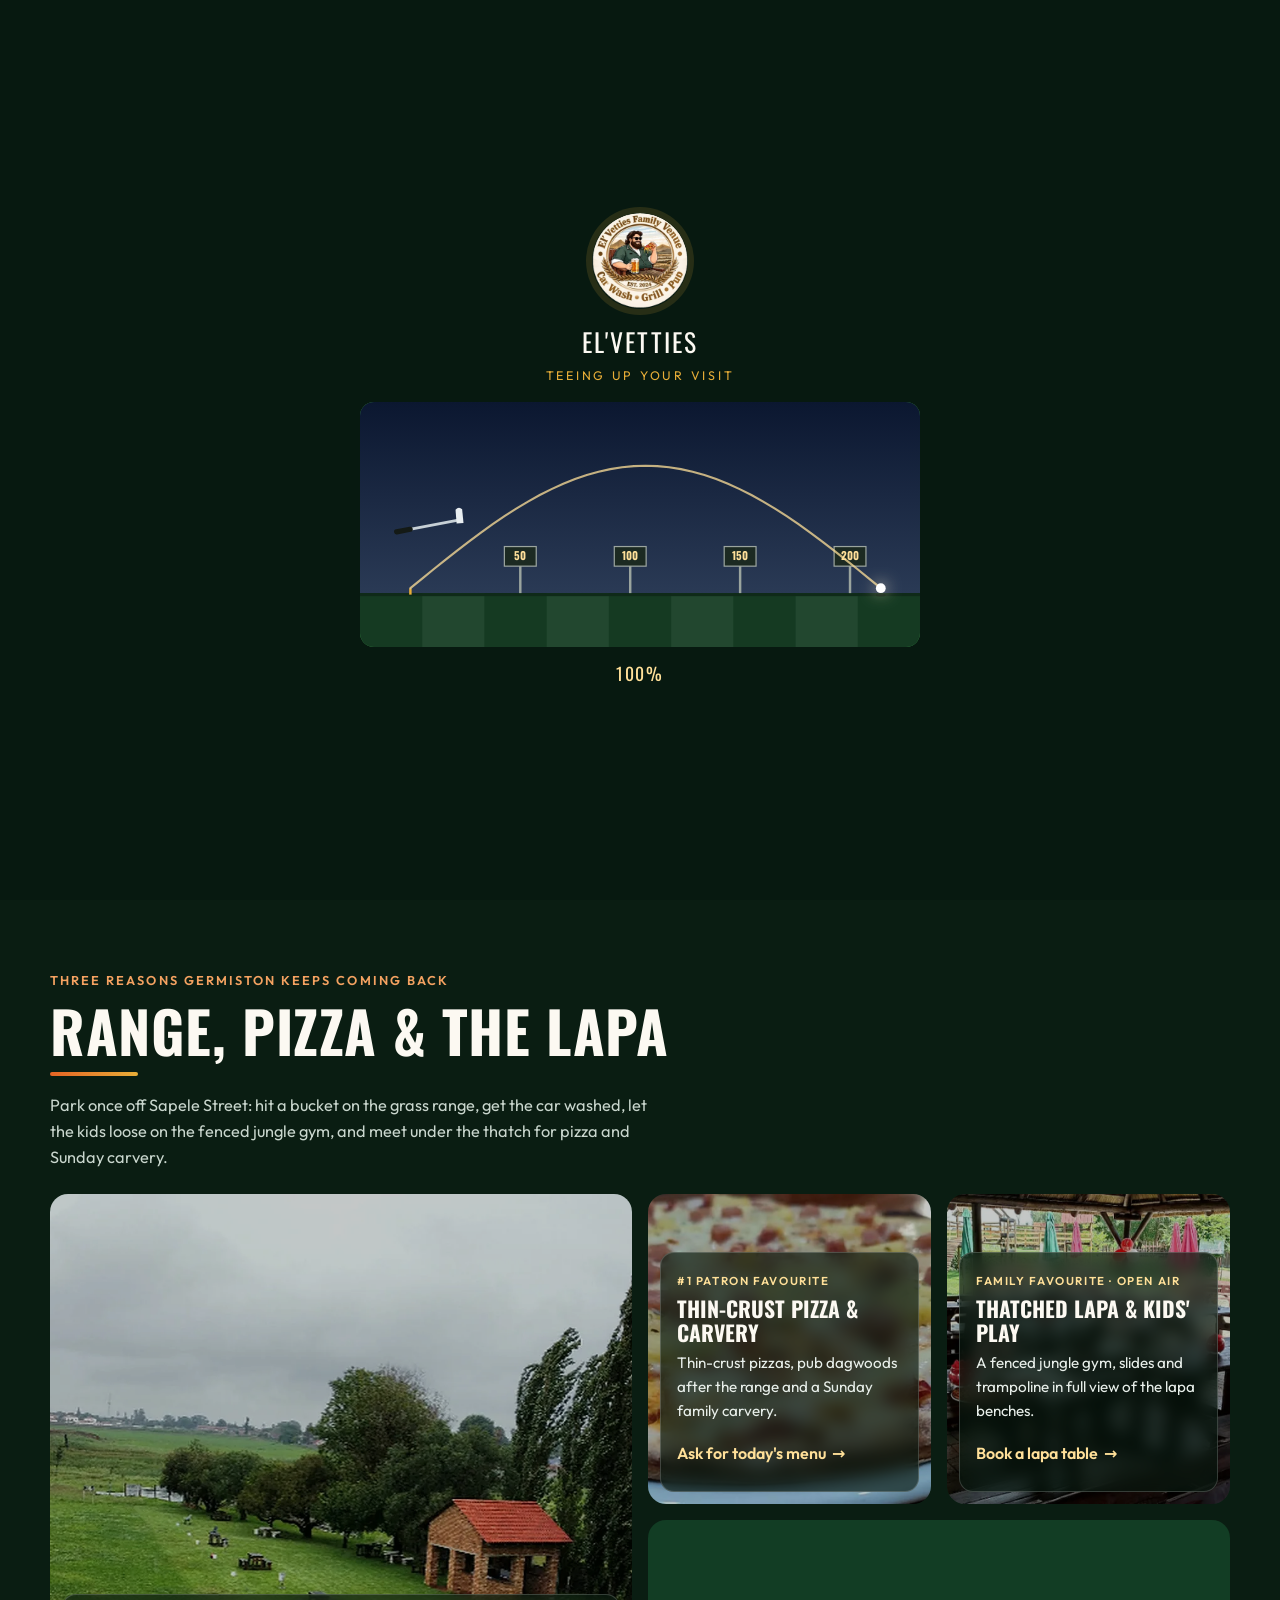
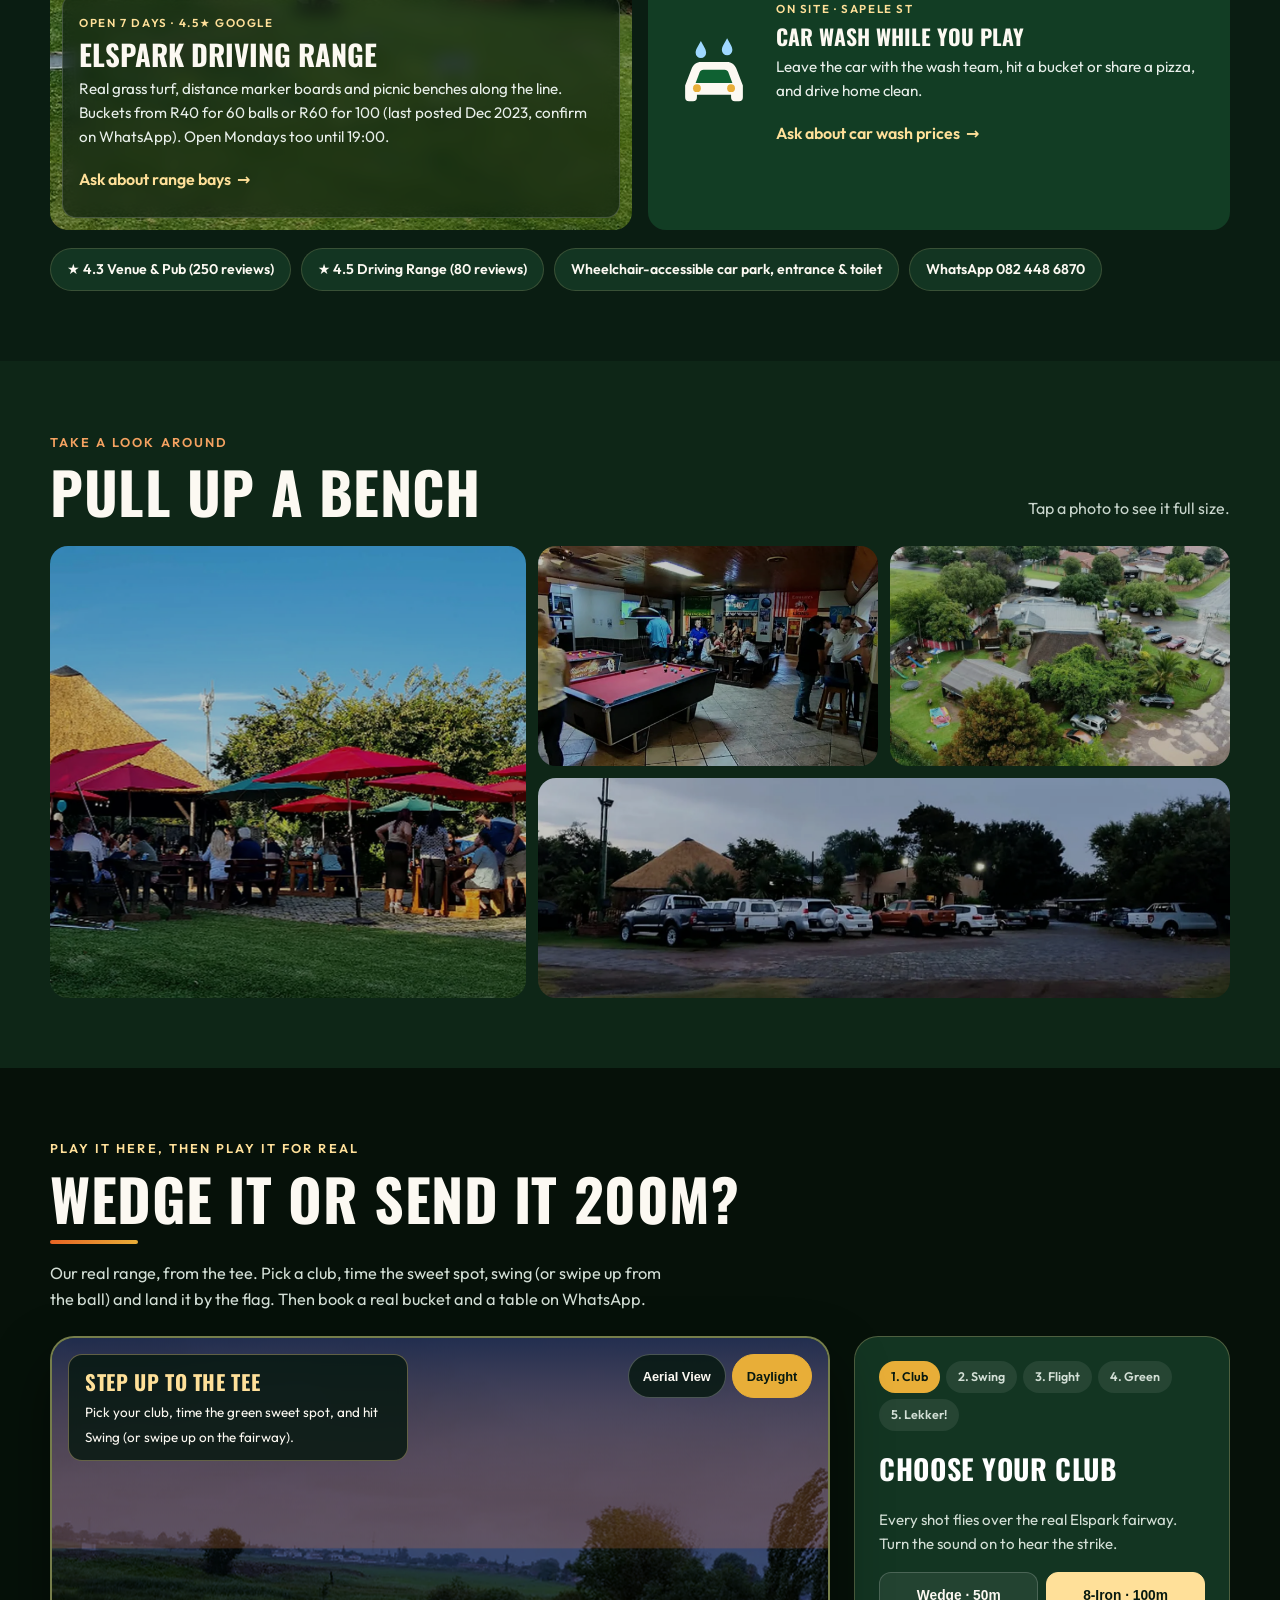
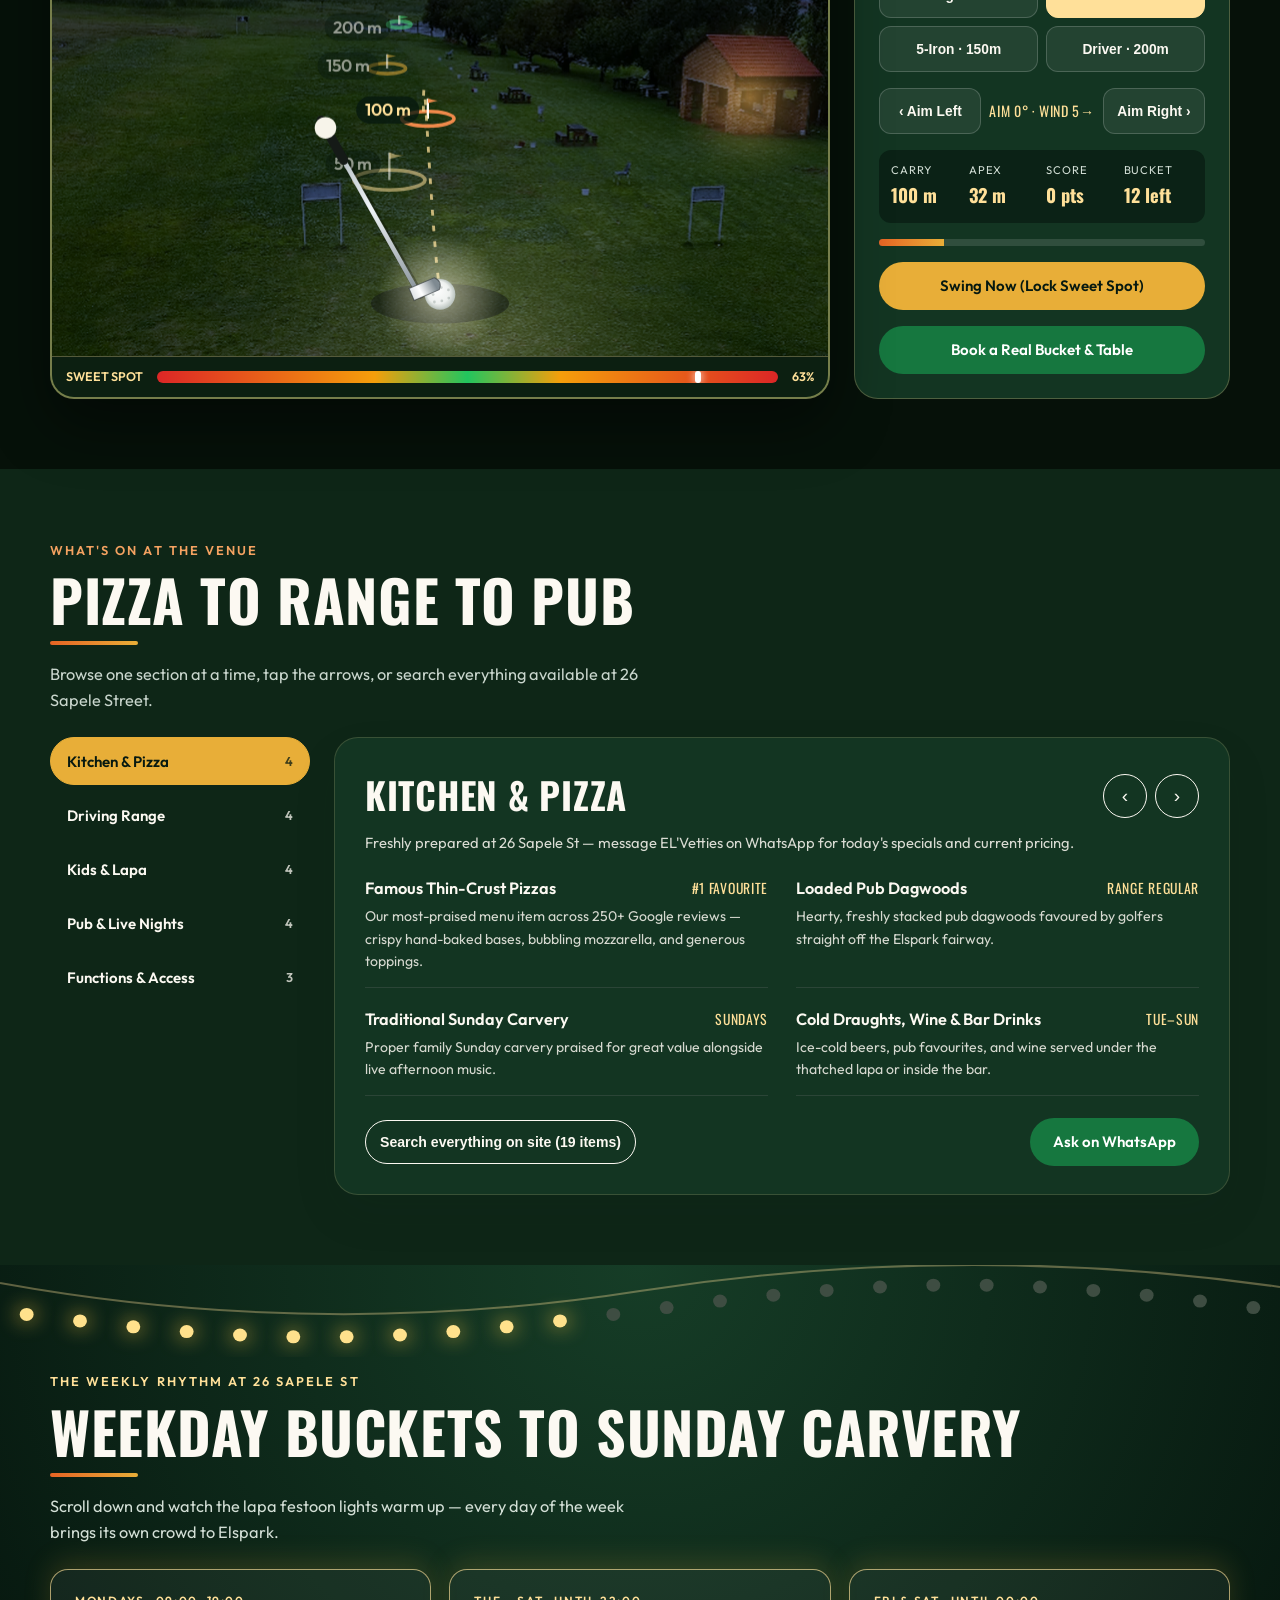
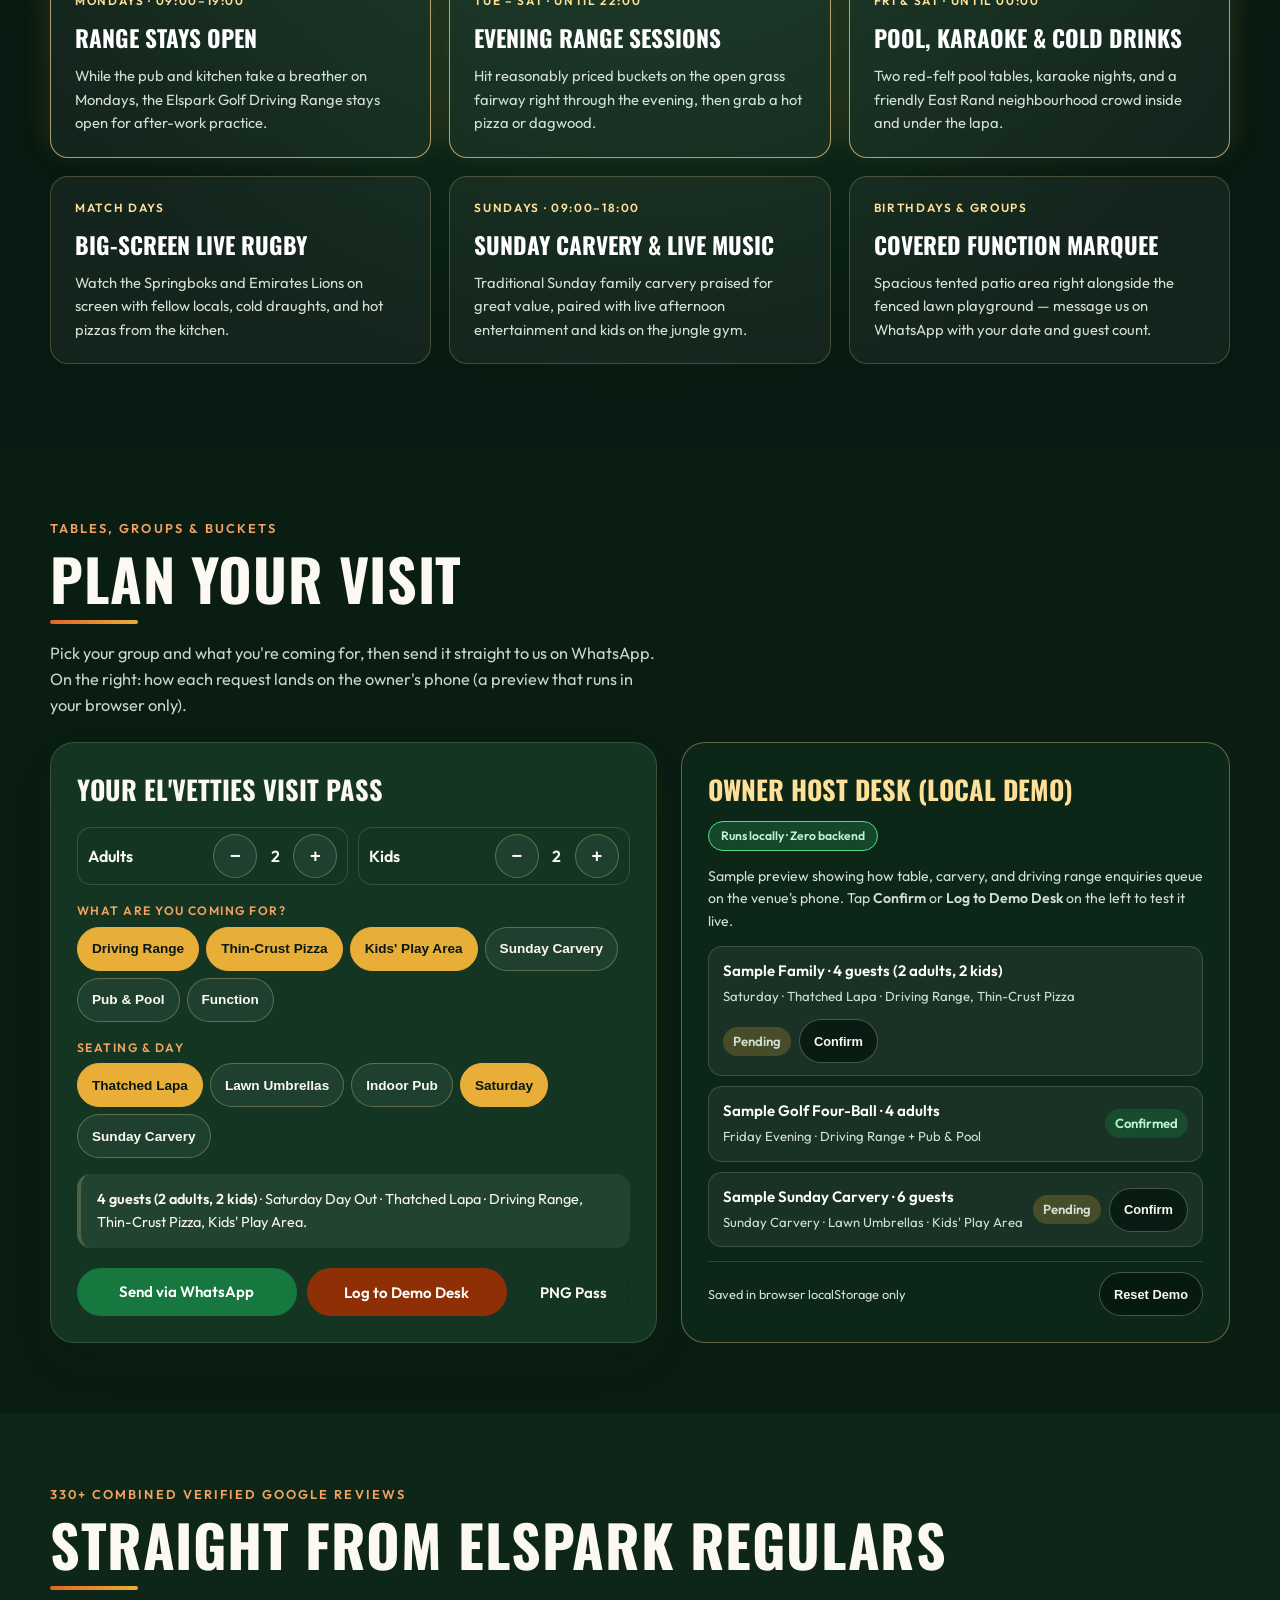
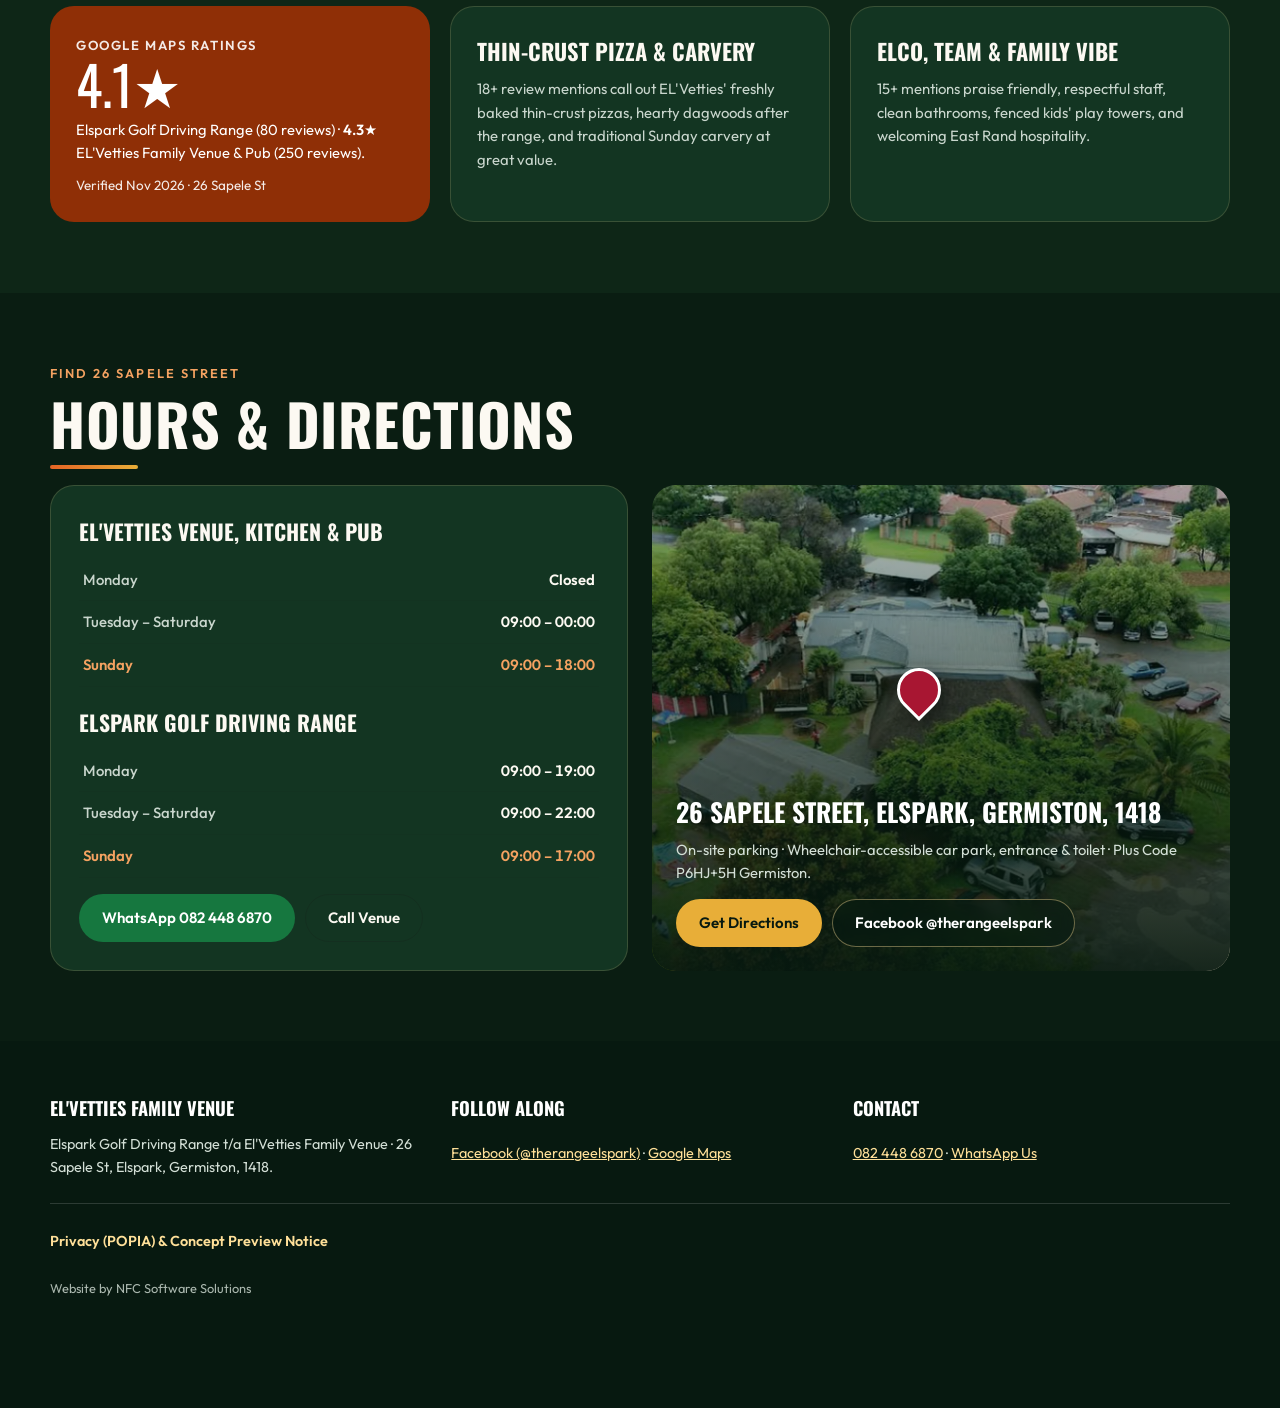
==== commit c91c3d51: "Redo part 1: code-drawn range loader, 2D range game on the real range photo (three.js removed), flat" ====
--- a/index.html
+++ b/index.html
@@ -25,13 +25,12 @@
       <div class="ld-crest" aria-hidden="true"><img src="img/logo-256.webp" alt="" width="256" height="256"></div>
       <p class="ld-name">EL'Vetties</p>
       <p class="ld-tag">Teeing up your visit</p>
-      <div class="ld-shot" aria-hidden="true"><video class="ld-vid" src="img/loader-shot.mp4" poster="img/loader-shot.webp" muted playsinline preload="auto" disablepictureinpicture></video></div>
+      <canvas class="ld-range" aria-hidden="true"></canvas>
       <span class="ld-pct">0%</span>
     </div>
   </div>
   <a class="skip-link" href="#main">Skip to main content</a>
   <div class="progress" aria-hidden="true"></div>
-  <img class="golf-bg-photo" id="golfBgPhoto" src="img/golf-bg.webp" alt="" aria-hidden="true">
 
   <header class="top" id="topHeader">
     <div class="wrap top-inner">
@@ -45,8 +44,8 @@
       <nav aria-label="Primary">
         <ul class="nav">
           <li><a href="#signature">Highlights</a></li>
-          <li><a href="#reel">3D Reel</a></li>
-          <li><a href="#pit">3D Range Game</a></li>
+          <li><a href="#reel">Photos</a></li>
+          <li><a href="#pit">Range Game</a></li>
           <li><a href="#menu">On Site</a></li>
           <li><a href="#nights">Nights</a></li>
           <li><a href="#book">Visit Pass</a></li>
@@ -87,7 +86,7 @@
           </p>
           <div class="hero-ctas">
             <a class="btn btn-wa" href="https://wa.me/27824486870?text=Hi%20EL'Vetties%2C%20we'd%20like%20to%20book%20a%20table%20at%2026%20Sapele%20St!" target="_blank" rel="noopener noreferrer">Book on WhatsApp</a>
-            <a class="btn btn-gold" href="#pit">Play the 3D Range</a>
+            <a class="btn btn-gold" href="#pit">Play the Range Game</a>
             <a class="btn btn-ghost" href="#menu">Explore Everything On Site</a>
           </div>
           <div class="mouse-cue" aria-hidden="true"></div>
@@ -105,34 +104,44 @@
           Park once off Sapele Street: hit a bucket on the grass range, get the car washed, let the kids loose on the fenced jungle gym, and meet under the thatch for pizza and Sunday carvery.
         </p>
 
-        <div class="tri-grid">
-          <article class="tri-card">
+        <div class="bento">
+          <article class="bt bt-range">
             <img src="img/range.webp" alt="Elspark Golf Driving Range wide green grass fairway with distance marker boards and terracotta brick shelter">
-            <div class="tri-body">
+            <div class="bt-body">
               <span class="tri-kicker">Open 7 Days · 4.5★ Google</span>
               <h3>Elspark Driving Range</h3>
               <p>Real grass turf, distance marker boards and picnic benches along the line. Buckets from R40 for 60 balls or R60 for 100 (last posted Dec 2023, confirm on WhatsApp). Open Mondays too until 19:00.</p>
-              <a class="btn btn-wa" href="https://wa.me/27824486870?text=Hi%20EL'Vetties%2C%20I'd%20like%20to%20enquire%20about%20buckets%20and%20bays%20at%20Elspark%20Driving%20Range!" target="_blank" rel="noopener noreferrer">Ask About Range Bays</a>
-            </div>
-          </article>
-
-          <article class="tri-card">
+              <a class="bt-link" href="https://wa.me/27824486870?text=Hi%20EL'Vetties%2C%20I'd%20like%20to%20enquire%20about%20buckets%20and%20bays%20at%20Elspark%20Driving%20Range!" target="_blank" rel="noopener noreferrer">Ask about range bays <span aria-hidden="true">→</span></a>
+            </div>
+          </article>
+
+          <article class="bt bt-pizza">
             <img src="img/pizza.webp" alt="Freshly baked EL'Vetties thin-crust ham and pineapple pizza with melted mozzarella and herbs">
-            <div class="tri-body">
-              <span class="tri-kicker">#1 Patron Favourite · 18+ Mentions</span>
+            <div class="bt-body">
+              <span class="tri-kicker">#1 Patron Favourite</span>
               <h3>Thin-Crust Pizza &amp; Carvery</h3>
-              <p>Crispy thin-crust pizzas praised across 250+ Google reviews, loaded pub dagwoods after the range, and a traditional Sunday family carvery.</p>
-              <a class="btn btn-wa" href="https://wa.me/27824486870?text=Hi%20EL'Vetties%2C%20please%20share%20today's%20pizza%20and%20carvery%20details!" target="_blank" rel="noopener noreferrer">Ask for Today's Menu</a>
-            </div>
-          </article>
-
-          <article class="tri-card">
+              <p>Thin-crust pizzas, pub dagwoods after the range and a Sunday family carvery.</p>
+              <a class="bt-link" href="https://wa.me/27824486870?text=Hi%20EL'Vetties%2C%20please%20share%20today's%20pizza%20and%20carvery%20details!" target="_blank" rel="noopener noreferrer">Ask for today's menu <span aria-hidden="true">→</span></a>
+            </div>
+          </article>
+
+          <article class="bt bt-lapa">
             <img src="img/lapa-kids.webp" alt="Dark timber picnic tables under the shaded thatched lapa overlooking the wooden kids jungle gym">
-            <div class="tri-body">
+            <div class="bt-body">
               <span class="tri-kicker">Family Favourite · Open Air</span>
               <h3>Thatched Lapa &amp; Kids' Play</h3>
-              <p>Fenced grass playground with wooden climbing towers, slides, and trampoline — right in direct view of the shaded outdoor lapa benches.</p>
-              <a class="btn btn-wa" href="https://wa.me/27824486870?text=Hi%20EL'Vetties%2C%20we'd%20like%20to%20book%20a%20lapa%20table%20near%20the%20kids%20play%20area!" target="_blank" rel="noopener noreferrer">Book a Lapa Table</a>
+              <p>A fenced jungle gym, slides and trampoline in full view of the lapa benches.</p>
+              <a class="bt-link" href="https://wa.me/27824486870?text=Hi%20EL'Vetties%2C%20we'd%20like%20to%20book%20a%20lapa%20table%20near%20the%20kids%20play%20area!" target="_blank" rel="noopener noreferrer">Book a lapa table <span aria-hidden="true">→</span></a>
+            </div>
+          </article>
+
+          <article class="bt bt-wash">
+            <svg class="bt-icon" viewBox="0 0 64 64" aria-hidden="true"><path d="M10 40l5-13c1-3 4-5 7-5h20c3 0 6 2 7 5l5 13v9a3 3 0 01-3 3h-3a3 3 0 01-3-3v-2H19v2a3 3 0 01-3 3h-3a3 3 0 01-3-3z" fill="#FCF9F2"/><path d="M18 38l3-8c.5-1.3 1.6-2 3-2h16c1.4 0 2.5.7 3 2l3 8z" fill="#0F6132"/><circle cx="19" cy="42" r="3" fill="#E8AE38"/><circle cx="45" cy="42" r="3" fill="#E8AE38"/><path d="M22 6c2 4 4 6 4 9a4 4 0 01-8 0c0-3 2-5 4-9zM42 4c2 4 4 6 4 9a4 4 0 01-8 0c0-3 2-5 4-9z" fill="#9FD8FF"/></svg>
+            <div class="bt-body">
+              <span class="tri-kicker">On Site · Sapele St</span>
+              <h3>Car Wash While You Play</h3>
+              <p>Leave the car with the wash team, hit a bucket or share a pizza, and drive home clean.</p>
+              <a class="bt-link" href="https://wa.me/27824486870?text=Hi%20EL'Vetties%2C%20what%20are%20your%20car%20wash%20prices%20and%20hours%3F" target="_blank" rel="noopener noreferrer">Ask about car wash prices <span aria-hidden="true">→</span></a>
             </div>
           </article>
         </div>
@@ -147,50 +156,28 @@
     </section>
 
     <!-- ── ACT 3: 380svh 3D CYLINDRICAL PHOTO REEL (Braai Wagon #lapa) -->
-    <section class="reel-sec" id="reel" aria-labelledby="reel-h2">
-      <div class="reel-sticky">
-        <div class="reel-head">
-          <p class="eyebrow" style="color:var(--gold-lt)">Take a look around</p>
-          <h2 class="sec-h2 split-h2" id="reel-h2">PULL UP A BENCH</h2>
-          <div class="h2-bar" aria-hidden="true"></div>
-        </div>
-
-        <div class="cyl-stage">
-          <div class="cyl-ring" id="cylRing">
-            <button type="button" class="cyl-card" data-lb-title="The Sunlit Lapa &amp; Lawn" data-lb-desc="Red and green market umbrellas beside the thatched lapa on a bright Elspark afternoon.">
-              <img src="img/hero.webp" alt="Sunny outdoor lawn and market umbrellas beside EL'Vetties thatched lapa">
-              <span class="cyl-cap"><strong>Sunlit Lapa</strong><span>Outdoor tables &amp; umbrellas</span></span>
-            </button>
-            <button type="button" class="cyl-card" data-lb-title="Elspark Golf Driving Range" data-lb-desc="Wide green grass fairway with distance marker boards, picnic benches, and terracotta brick shelter.">
-              <img src="img/range.webp" alt="Elspark Golf Driving Range green grass fairway">
-              <span class="cyl-cap"><strong>Open Fairway</strong><span>4.5★ · Open 7 days</span></span>
-            </button>
-            <button type="button" class="cyl-card" data-lb-title="Famous Thin-Crust Pizza" data-lb-desc="EL'Vetties' #1 most-praised menu item across 250+ Google Maps reviews.">
-              <img src="img/pizza.webp" alt="Freshly baked EL'Vetties thin-crust pizza">
-              <span class="cyl-cap"><strong>Hot Pizza</strong><span>Thin-crust patron favourite</span></span>
-            </button>
-            <button type="button" class="cyl-card" data-lb-title="Lapa Overlooking the Jungle Gym" data-lb-desc="Relax at dark wooden picnic benches with direct sightlines to the fenced kids' playground.">
-              <img src="img/lapa-kids.webp" alt="Shaded benches under the thatched lapa overlooking the kids wooden jungle gym">
-              <span class="cyl-cap"><strong>Kids In Sight</strong><span>Fenced jungle gym &amp; slides</span></span>
-            </button>
-            <button type="button" class="cyl-card" data-lb-title="Indoor Pub &amp; Pool Room" data-lb-desc="Two red-felt pool tables, big-screen rugby, Springboks &amp; Emirates Lions banners, karaoke &amp; live music.">
-              <img src="img/pub.webp" alt="EL'Vetties indoor pub with two red-felt pool tables and rugby banners">
-              <span class="cyl-cap"><strong>Pool &amp; Rugby</strong><span>Two red-felt tables</span></span>
-            </button>
-            <button type="button" class="cyl-card" data-lb-title="Aerial View of 26 Sapele Street" data-lb-desc="Fenced grass play area, covered function marquee, thatched lapa, main pub, and on-site parking.">
-              <img src="img/aerial.webp" alt="Real aerial drone view of 26 Sapele St Elspark showing play area, lapa, and parking">
-              <span class="cyl-cap"><strong>Aerial Grounds</strong><span>26 Sapele St, Elspark</span></span>
-            </button>
-            <button type="button" class="cyl-card" data-lb-title="Elspark Nights Until Midnight" data-lb-desc="Lit thatched roof, palms, and packed East Rand parking — open Tue–Sat until 00:00.">
-              <img src="img/dusk.webp" alt="EL'Vetties lit thatched lapa and venue exterior at dusk">
-              <span class="cyl-cap"><strong>After Dusk</strong><span>Open Tue–Sat to 00:00</span></span>
-            </button>
-          </div>
-        </div>
-        <div class="reel-controls">
-          <button type="button" class="reel-nav-btn" id="reelPrev" aria-label="Spin 3D reel left">‹ Prev Photo</button>
-          <span class="reel-hint" style="margin:0">Drag or scroll to spin the 3D reel · Tap any photo to enlarge</span>
-          <button type="button" class="reel-nav-btn" id="reelNext" aria-label="Spin 3D reel right">Next Photo ›</button>
+    <section class="sec-paper pad-y" id="reel" aria-labelledby="reel-h2">
+      <div class="wrap">
+        <div class="head-row">
+          <div>
+            <p class="eyebrow">Take a look around</p>
+            <h2 class="sec-h2" id="reel-h2">PULL UP A BENCH</h2>
+          </div>
+          <p class="head-side">Tap a photo to see it full size.</p>
+        </div>
+        <div class="gal">
+          <button type="button" class="gal-tile gal-a" data-lb-title="The Sunlit Lapa &amp; Lawn" data-lb-desc="Red and green market umbrellas beside the thatched lapa on a bright Elspark afternoon.">
+            <img src="img/hero.webp" alt="Sunny outdoor lawn and market umbrellas beside EL'Vetties thatched lapa" loading="lazy">
+          </button>
+          <button type="button" class="gal-tile gal-b" data-lb-title="Indoor Pub &amp; Pool Room" data-lb-desc="Two red-felt pool tables, big-screen rugby, Springboks and Emirates Lions banners, karaoke and live music.">
+            <img src="img/pub.webp" alt="EL'Vetties indoor pub with two red-felt pool tables and rugby banners" loading="lazy">
+          </button>
+          <button type="button" class="gal-tile gal-c" data-lb-title="From Above: Sapele Street" data-lb-desc="The fenced play area, covered function marquee, thatched lapa, main pub and on-site parking.">
+            <img src="img/aerial.webp" alt="Aerial drone view of the Sapele Street venue showing play area, lapa and parking" loading="lazy">
+          </button>
+          <button type="button" class="gal-tile gal-d" data-lb-title="After Dusk" data-lb-desc="The thatch lit up and a full car park. Open Tuesday to Saturday until midnight.">
+            <img src="img/dusk.webp" alt="EL'Vetties lit thatched lapa and venue exterior at dusk" loading="lazy">
+          </button>
         </div>
       </div>
     </section>
@@ -198,16 +185,17 @@
     <!-- ── ACT 4: PLAYABLE THREE.JS WEBGL 3D DRIVING RANGE GAME (#pit) -->
     <section class="sec-dark pad-y" id="pit" aria-labelledby="pit-h2">
       <div class="wrap">
-        <p class="eyebrow">Playable Three.js WebGL 3D Micro-Game</p>
+        <p class="eyebrow">Play it here, then play it for real</p>
         <h2 class="sec-h2 split-h2" id="pit-h2">WEDGE IT OR SEND IT 200M?</h2>
         <div class="h2-bar" aria-hidden="true"></div>
         <p class="sec-lead">
-          Step onto our live 3D Elspark tee mat — pick your club, time the sweet-spot power bar (or swipe up on the grass to swing!), watch the 3D tracer soar toward the distance flags, and book a real bucket &amp; table on WhatsApp.
+          Our real range, from the tee. Pick a club, time the sweet spot, swing (or swipe up from the ball) and land it by the flag. Then book a real bucket and a table on WhatsApp.
         </p>
 
         <div class="pit-grid">
           <div class="stage-box">
-            <canvas id="pitCanvas" width="760" height="460" role="img" aria-label="Playable Three.js 3D Elspark Golf Driving Range with tee mat, mowed grass fairway, terracotta brick shelter, trees, and animated golf shots"></canvas>
+            <canvas id="pitCanvas" width="760" height="430" role="img" aria-label="Driving range game drawn over a photo of the Elspark Golf Driving Range: a club swings at the ball on the tee and the shot flies toward flags at 50, 100, 150 and 200 metres"></canvas>
+            <button type="button" class="tee-pad" id="teePad" aria-label="Swing: swipe up from the ball, or press Enter"></button>
             <div class="stage-overlay">
               <div class="stage-callout" aria-live="polite">
                 <strong id="stageTitle">STEP UP TO THE TEE</strong>
@@ -235,7 +223,7 @@
             </div>
 
             <h3 id="panelTitle">CHOOSE YOUR CLUB</h3>
-            <p id="panelDesc">Every shot fires in real 3D over the Elspark fairway — turn on Range Sound to hear the tee-shot thwack.</p>
+            <p id="panelDesc">Every shot flies over the real Elspark fairway. Turn the sound on to hear the strike.</p>
 
             <div class="club-row" role="group" aria-label="Select golf club">
               <button type="button" class="club-opt" data-club="0" aria-pressed="false">Wedge · 50m</button>
@@ -528,7 +516,7 @@
       <details class="popia">
         <summary>Privacy (POPIA) &amp; Concept Preview Notice</summary>
         <p style="margin:10px 0 0;max-width:74ch">
-          Private concept preview crafted by NFC Software Solutions using verified public details from EL'Vetties' Google Maps listings. The Host Desk Demo runs 100% locally in your browser (localStorage) — no personal data is transmitted anywhere. All 7 venue, lapa, pizza, pub, and driving-range photographs are sourced from EL'Vetties' public Google Maps pins for private preview only (while the full-page grass fairway backdrop is stylized Highveld atmosphere) and will be confirmed or replaced with owner-supplied imagery before live launch.
+          Private concept preview crafted by NFC Software Solutions using verified public details from EL'Vetties' Google Maps listings. The Host Desk Demo runs 100% locally in your browser (localStorage) — no personal data is transmitted anywhere. The venue, lapa, pizza, pub and driving-range photographs come from EL'Vetties' public Google Maps and Facebook pages for this private preview only, and will be confirmed or replaced with owner-supplied photos before launch.
         </p>
       </details>
       <p class="nfc-credit">Website by NFC Software Solutions</p>
@@ -567,6 +555,7 @@
   </div>
 
   <script src="js/site.js" defer></script>
+  <script src="js/range-game.js" defer></script>
   <script src="js/house.js" defer></script>
 </body>
 </html>
--- a/css/house.css
+++ b/css/house.css
@@ -1,69 +1,153 @@
-/* NFC house layer for EL'Vetties: loader, day/night switch, night palette, small polish. */
+/* NFC house layer for EL'Vetties (27 Nov redo): loader, day/night switch, night palette, calm full-width layout.
+   User 27 Nov: desktop felt crowded and slow, so no sticky stacking sheets, no blurred glass, no moving photo behind
+   the page. Sections are flat full-width grounds; photos sit in compact bento grids. */
 
-/* ---------- Loader ---------- */
+/* ---------- Loader: code-drawn range shot (house.js) ---------- */
 html.ld-on, html.ld-on body { overflow: hidden; }
 .ld {
   position: fixed; inset: 0; z-index: 9999; display: grid; place-items: center; text-align: center;
-  background: radial-gradient(120% 80% at 50% 38%, #1B4A2E 0%, var(--forest-deep) 62%);
-  color: var(--light); transition: opacity .6s ease, visibility .6s;
+  background: var(--forest-deep); color: var(--light); transition: opacity .6s ease, visibility .6s;
 }
 .ld-out { opacity: 0; visibility: hidden; }
-.ld-inner { display: grid; justify-items: center; gap: 14px; padding: 24px; }
-.ld-crest {
-  width: 104px; height: 104px; border-radius: 50%; display: grid; place-items: center;
-  background: var(--forest-deep); border: 3px solid var(--gold);
-  box-shadow: 0 0 0 8px rgba(232, 174, 56, .12), 0 0 48px rgba(232, 174, 56, .25);
-  font-family: var(--head); font-weight: 700; font-size: 2.3rem; color: var(--gold-lt);
-  animation: ld-breathe 2.4s ease-in-out infinite;
+.ld-inner { display: grid; justify-items: center; gap: 12px; padding: 24px; width: min(620px, 100%); }
+.ld-name { margin: 0; font-family: var(--head); font-size: 1.6rem; letter-spacing: .08em; text-transform: uppercase; }
+.ld-tag { margin: -8px 0 4px; font-size: .78rem; letter-spacing: .22em; text-transform: uppercase; color: var(--gold); }
+.ld-range { width: min(560px, 88vw); aspect-ratio: 16 / 7; display: block; border-radius: 14px; background: #3f9a4c; }
+.ld-pct { font-family: var(--head); font-size: 1.1rem; letter-spacing: .1em; color: var(--gold-lt); font-variant-numeric: tabular-nums; }
+
+/* ---------- Real logo (client's badge) ---------- */
+.ld-crest, .brand-crest, .emblem-stamp { background: none; border: 0; overflow: hidden; padding: 0; border-radius: 50%; }
+.ld-crest img, .brand-crest img, .emblem-stamp img { width: 100%; height: 100%; display: block; border-radius: 50%; object-fit: cover; }
+.ld-crest { width: 96px; height: 96px; box-shadow: 0 0 0 6px rgba(232, 174, 56, .14); }
+.brand-crest { width: 44px; height: 44px; box-shadow: 0 0 0 2px rgba(232, 174, 56, .55); }
+.emblem-stamp { width: 128px; height: 128px; }
+
+/* ---------- Flat, full-width sections ---------- */
+body { background: var(--cream); }
+.sec-cream, .sec-paper, .sec-dark, .nights-sec {
+  width: auto; margin: 0; border-radius: 0; border: 0; box-shadow: none;
+  -webkit-backdrop-filter: none; backdrop-filter: none;
 }
-@keyframes ld-breathe { 50% { box-shadow: 0 0 0 14px rgba(232, 174, 56, .06), 0 0 64px rgba(232, 174, 56, .35); } }
-.ld-name { margin: 0; font-family: var(--head); font-size: 1.7rem; letter-spacing: .08em; text-transform: uppercase; }
-.ld-tag { margin: -8px 0 6px; font-size: .78rem; letter-spacing: .22em; text-transform: uppercase; color: var(--gold); }
+.sec-cream { background: var(--cream); }
+.sec-paper { background: var(--paper); }
+.sec-dark { background: var(--forest); }
+.pad-y { padding: clamp(48px, 5.5vw, 76px) 0; }
+.sec-lead { margin-bottom: 24px; }
+.h2-bar { margin: 12px 0 16px; }
 
-/* the shot (27 Nov, made in Flow): a real iron strikes the ball, it flies right and lands as the page loads */
-.ld-shot { width: min(560px, 88vw, (100svh - 290px) * 1.78); min-width: 220px; aspect-ratio: 16 / 9; border-radius: 18px; overflow: hidden;
-  border: 1px solid rgba(255, 255, 255, .22); box-shadow: 0 24px 60px rgba(0, 0, 0, .45), inset 0 1px 0 rgba(255, 255, 255, .2); background: #2b4a1f; }
-.ld-vid { width: 100%; height: 100%; object-fit: cover; display: block; }
-[data-theme="night"] .ld-vid { filter: brightness(.74) saturate(.72) contrast(1.06) hue-rotate(14deg); }
-.ld-crest { width: 92px !important; height: 92px !important; }
-@media (max-width: 640px) { .ld-inner { gap: 10px; } .ld-crest { width: 76px !important; height: 76px !important; } .ld-name { font-size: 1.4rem; } }
-.ld-pct { font-family: var(--head); font-size: 1.1rem; letter-spacing: .1em; color: var(--gold-lt); font-variant-numeric: tabular-nums; }
-@media (prefers-reduced-motion: reduce) { .ld-crest { animation: none; } }
+/* head row: heading left, one short line right on its baseline */
+.head-row { display: flex; flex-wrap: wrap; justify-content: space-between; align-items: flex-end; gap: 8px 24px; margin-bottom: 24px; }
+.head-side { margin: 0; color: var(--muted); }
 
-/* ---------- Sun / moon switch ---------- */
+/* ---------- Highlights bento ---------- */
+.bento { display: grid; grid-template-columns: repeat(4, minmax(0, 1fr)); grid-template-rows: repeat(2, minmax(310px, auto)); gap: 16px; }
+.bt { position: relative; overflow: hidden; border-radius: var(--r); background: var(--forest); color: var(--light); display: flex; flex-direction: column; justify-content: flex-end; min-width: 0; }
+.bt > img { position: absolute; inset: 0; width: 100%; height: 100%; object-fit: cover; transition: transform .5s cubic-bezier(.22, 1, .36, 1); }
+.bt:hover > img { transform: scale(1.03); }
+.bt-range { grid-column: 1 / 3; grid-row: 1 / 3; }
+.bt-pizza { grid-column: 3; grid-row: 1; }
+.bt-lapa { grid-column: 4; grid-row: 1; }
+.bt-wash { grid-column: 3 / 5; grid-row: 2; background: var(--wa-hover); flex-direction: row; align-items: center; gap: 20px; padding: 24px; }
+.bt-body { /* text over the photo sits in a frosted ice box (house standard) */
+  position: relative; margin: 12px; padding: 14px 16px 16px; border-radius: 14px;
+  background: rgba(7, 25, 16, .62); border: 1px solid rgba(255, 255, 255, .18);
+  -webkit-backdrop-filter: blur(8px); backdrop-filter: blur(8px);
+}
+.bt-wash .bt-body { margin: 0; padding: 0; background: none; border: 0; -webkit-backdrop-filter: none; backdrop-filter: none; }
+.bt-body .tri-kicker { color: var(--gold-lt); font-size: .72rem; }
+.bt-body h3 { margin: 4px 0 6px; font-family: var(--head); font-size: 1.35rem; line-height: 1.1; text-transform: uppercase; }
+.bt-range .bt-body h3 { font-size: 1.8rem; }
+.bt-body p { margin: 0 0 8px; font-size: .95rem; color: #E8EFEA; }
+.bt-link { display: inline-flex; align-items: center; gap: 6px; min-height: 44px; font-weight: 700; color: var(--gold-lt); text-decoration: none; }
+.bt-link span { transition: transform .2s ease; }
+.bt-link:hover span, .bt-link:focus-visible span { transform: translateX(3px); }
+.bt-link:hover { text-decoration: underline; text-underline-offset: 4px; }
+.bt-icon { width: 84px; height: 84px; flex-shrink: 0; }
+.chip-strip { margin-top: 18px; }
+@media (max-width: 960px) {
+  .bento { grid-template-columns: repeat(2, minmax(0, 1fr)); grid-template-rows: none; }
+  .bt-range { grid-column: 1 / -1; grid-row: auto; min-height: 380px; }
+  .bt-pizza, .bt-lapa { grid-column: auto; grid-row: auto; min-height: 300px; }
+  .bt-wash { grid-column: 1 / -1; grid-row: auto; }
+}
+@media (max-width: 600px) {
+  .bento { grid-template-columns: 1fr; gap: 12px; }
+  .bt-range { min-height: 420px; }
+  .bt-pizza, .bt-lapa { min-height: 320px; }
+  .bt-wash { padding: 20px; gap: 14px; align-items: flex-start; }
+  .bt-icon { width: 56px; height: 56px; }
+}
+
+/* ---------- Photo gallery (replaces the 380svh 3D reel) ---------- */
+.gal { display: grid; grid-template-columns: 1.4fr 1fr 1fr; grid-template-rows: 220px 220px; gap: 12px; }
+.gal-tile { position: relative; padding: 0; border: 0; border-radius: var(--r); overflow: hidden; cursor: zoom-in; background: var(--forest); min-width: 0; }
+.gal-tile img { width: 100%; height: 100%; object-fit: cover; transition: transform .5s cubic-bezier(.22, 1, .36, 1); }
+.gal-tile:hover img, .gal-tile:focus-visible img { transform: scale(1.03); }
+.gal-tile:focus-visible { outline: 3px solid var(--gold); outline-offset: 3px; }
+.gal-a { grid-row: 1 / 3; }
+.gal-d { grid-column: 2 / 4; }
+@media (max-width: 720px) {
+  .gal { grid-template-columns: 1fr 1fr; grid-template-rows: 240px 150px 150px; gap: 10px; }
+  .gal-a { grid-column: 1 / -1; grid-row: auto; }
+  .gal-d { grid-column: 1 / -1; }
+}
+
+/* ---------- Range game stage (range-game.js) ---------- */
+.stage-box { min-height: 0; background: #2d4a22; }
+#pitCanvas { min-height: 0; aspect-ratio: 16 / 9; height: auto; touch-action: pan-y; cursor: default; }
+.tee-pad { /* only this small zone over the ball takes the finger (swipe up to swing); the rest of the stage scrolls */
+  position: absolute; left: 50%; bottom: 64px; width: 120px; height: 110px; transform: translateX(-50%);
+  background: none; border: 0; border-radius: 50%; cursor: grab; touch-action: none;
+}
+.tee-pad:focus-visible { outline: 3px dashed var(--gold-lt); outline-offset: -6px; }
+.stage-callout, .power-bar-wrap { -webkit-backdrop-filter: blur(6px); backdrop-filter: blur(6px); }
+.power-bar-wrap { position: static; margin: 0; border-radius: 0; border-width: 1px 0 0; }
+@media (max-width: 640px) {
+  #pitCanvas { aspect-ratio: 4 / 3.4; }
+  .stage-overlay { top: 10px; left: 10px; right: 10px; }
+  .stage-callout { padding: 8px 12px; max-width: 70%; }
+  .stage-callout strong { font-size: 1.05rem; }
+  .stage-callout span { display: none; }
+  .mode-pills { flex-direction: column; }
+  .tee-pad { bottom: 30px; }
+}
+
+/* ---------- Sun / moon switch: photo-real golf ball ---------- */
 .theme-btn {
-  width: 44px; height: 44px; border-radius: 50%; flex-shrink: 0; cursor: pointer; padding: 0;
-  display: grid; place-items: center; color: var(--gold-lt);
-  background: rgba(7, 25, 16, .56); border: 1.5px solid rgba(255, 224, 153, .55);
+  width: 46px; height: 46px; border-radius: 50%; flex-shrink: 0; cursor: pointer; padding: 0;
+  display: grid; place-items: center; background: rgba(255, 255, 255, .14); border: 1.5px solid rgba(255, 255, 255, .45);
   transition: transform .18s ease, background .18s ease;
 }
 .theme-btn:hover, .theme-btn:focus-visible { transform: translateY(-2px); background: rgba(7, 25, 16, .8); }
-.theme-btn svg { grid-area: 1 / 1; width: 22px; height: 22px; transition: transform .5s cubic-bezier(.65, 0, .35, 1), opacity .3s; }
-.theme-btn .moon { opacity: 0; transform: rotate(-90deg) scale(.5); }
-[data-theme="night"] .theme-btn .sun { opacity: 0; transform: rotate(90deg) scale(.5); }
-[data-theme="night"] .theme-btn .moon { opacity: 1; transform: none; }
+.theme-btn .gball { position: relative; display: block; width: 34px; height: 34px; border-radius: 50%; overflow: hidden;
+  box-shadow: 0 2px 6px rgba(0, 0, 0, .35); transition: transform .7s cubic-bezier(.65, 0, .35, 1), filter .7s ease;
+  filter: drop-shadow(0 0 6px rgba(255, 214, 102, .85)); }
+.theme-btn .gball img { width: 100%; height: 100%; display: block; }
+.theme-btn .gball-shade { position: absolute; inset: 0; border-radius: 50%; background: #0b1a2a; opacity: .82;
+  transform: translateX(-34px); transition: transform .7s cubic-bezier(.65, 0, .35, 1); }
+[data-theme="night"] .theme-btn .gball { transform: rotate(200deg); filter: drop-shadow(0 0 9px rgba(190, 215, 255, .9)) brightness(.96); }
+[data-theme="night"] .theme-btn .gball-shade { transform: translateX(-12px); }
 ::view-transition-old(root), ::view-transition-new(root) { animation: none; mix-blend-mode: normal; }
 .theme-fade body { transition: background-color .4s ease, color .4s ease; }
-@media (max-width: 420px) {
-  .brand-copy { display: none; }   /* room for the switch on small phones; the crest still reads EV */
-}
+@media (prefers-reduced-motion: reduce) { .theme-btn .gball, .theme-btn .gball-shade { transition: none; } }
 
-/* ---------- Night palette ---------- */
-[data-theme="night"] {
-  --ink: #FCF9F2; --muted: #C9D6CD; --ember: #F4A261;
-  color-scheme: dark;
-}
-[data-theme="night"] body { background: #061109; }
-[data-theme="night"] .golf-bg-photo { filter: brightness(.34) saturate(.55) hue-rotate(18deg) contrast(1.1); }
+/* ---------- Night palette: flat deep greens, same layout ---------- */
+[data-theme="night"] { --ink: #FCF9F2; --muted: #C9D6CD; --ember: #F4A261; color-scheme: dark; }
+[data-theme="night"] body, [data-theme="night"] .sec-cream { background: #0A1D12; }
+[data-theme="night"] .sec-paper { background: #0E2617; }
+[data-theme="night"] .sec-dark { background: #061109; }
 [data-theme="night"] .hero-bg img { filter: brightness(.55) saturate(.7) hue-rotate(12deg); }
-[data-theme="night"] .sec-cream, [data-theme="night"] .sec-paper { background: rgba(9, 28, 18, .88); }
-[data-theme="night"] :is(.tri-card, .menu-panel, .book-card, .rv-card, .info-card, .cnt-box, .info-chip, dialog.modal) {
+[data-theme="night"] .bt > img, [data-theme="night"] .gal-tile img { filter: brightness(.78) saturate(.85); }
+[data-theme="night"] .bt-wash { background: #123d24; }
+[data-theme="night"] :is(.menu-panel, .book-card, .rv-card, .info-card, .cnt-box, .info-chip, dialog.modal) {
   background: var(--forest-card); border-color: rgba(255, 224, 153, .16); color: var(--ink);
 }
 [data-theme="night"] :is(.cnt-btn, .close-btn, .p-opt) { background: rgba(255, 255, 255, .06); color: var(--ink); border-color: rgba(255, 224, 153, .28); }
 [data-theme="night"] :is(.cat-btn[aria-selected="true"], .p-opt[aria-pressed="true"]) { background: var(--gold); color: var(--forest-deep); border-color: var(--gold); }
 [data-theme="night"] .btn-ghost { border-color: rgba(255, 224, 153, .4); }
 [data-theme="night"] .btn-ghost:hover { background: var(--gold-lt); color: var(--forest-deep); }
+[data-theme="night"] :is(.snd:not([aria-pressed="true"]), .btn-ember, .score-card) { background: #8F2F06; }
+[data-theme="night"] .pass-box { background: rgba(255, 255, 255, .07); border-color: rgba(255, 224, 153, .2); }
 
 /* ---------- Polish ---------- */
 .hero-sub { /* frosted "ice" box for text over the photo */
@@ -74,113 +158,29 @@
 .nfc-credit { margin: 14px 0 0; font-size: .8rem; color: var(--light-soft); opacity: .8; }
 .nfc-credit a { color: inherit; }
 html { -webkit-tap-highlight-color: transparent; }
-/* ember stays dark where it is a background (only ember *text* brightens at night) */
-[data-theme="night"] :is(.snd:not([aria-pressed="true"]), .btn-ember, .score-card) { background: #8F2F06; }
-/* laptops: keep the menu on one line */
 .nav a { white-space: nowrap; }
 @media (max-width: 1240px) { .nav a { padding: 0 8px; font-size: .84rem; } .brand-tag { display: none; } }
-@media (max-width: 1100px) { .nav li:nth-child(2) { display: none; } } /* "3D Reel" sits right under Highlights */
-[data-theme="night"] .pass-box { background: rgba(255, 255, 255, .07); border-color: rgba(255, 224, 153, .2); }
-.foot p a { display: inline-block; padding: 9px 0; }   /* 44px-ish tap rows on phones */
+@media (max-width: 1100px) { .nav li:nth-child(2) { display: none; } }
+@media (max-width: 420px) { .brand-copy { display: none; } }
+.foot p a { display: inline-block; padding: 9px 0; }
 
-/* ── Real logo (client's badge, 26 Nov) ── */
-.ld-crest, .brand-crest, .emblem-stamp { background: none; border: 0; overflow: hidden; padding: 0; }
-.ld-crest img, .brand-crest img, .emblem-stamp img { width: 100%; height: 100%; display: block; border-radius: 50%; object-fit: cover; }
-.ld-crest { width: 132px; height: 132px; }
-.brand-crest { width: 44px; height: 44px; box-shadow: 0 0 0 2px rgba(232, 174, 56, .55); }
-.emblem-stamp { width: 150px; height: 150px; }
-
-/* ── Phone: lean layout (user, 26 Nov: "very bloated" on mobile) ──
-   The bottom bar always has WhatsApp + Call, so the repeated per-card WhatsApp buttons, the top-bar WhatsApp chip and the
-   sound chip go; the owner's demo desk (sample bookings) is a desktop pitch piece, not something a guest needs on a phone. */
+/* ---------- Phone: lean layout (user, 26 Nov) ---------- */
 @media (max-width: 640px) {
-  .snd, .nav-wa { display: none; }
-  .brand-tag { display: none; }
-  .pad-y { padding: 44px 0; }
+  .snd, .nav-wa, .brand-tag { display: none; }
+  .pad-y { padding: 40px 0; }
   .sec-h2 { font-size: clamp(1.7rem, 8vw, 2.1rem); }
-  .sec-lead { font-size: .95rem; margin-bottom: 18px; }
+  .sec-lead { font-size: .95rem; margin-bottom: 16px; }
   .eyebrow { margin-bottom: 6px; }
   .h2-bar { margin: 10px 0 14px; }
-  .emblem-stamp { width: 112px; height: 112px; margin-bottom: 10px; }
+  .emblem-stamp { width: 104px; height: 104px; margin-bottom: 10px; }
   .hero-sub { font-size: .95rem; }
   .hero-ctas { gap: 10px; }
   .hero-ctas .btn-ghost { display: none; }
-  .tri-grid { gap: 14px; }
-  .tri-body { padding: 16px 18px 18px; gap: 6px; }
-  .tri-body p { margin: 0; }
-  .tri-card img { aspect-ratio: 16 / 9; }
+  .head-side { display: none; }
   main section:not(#home):not(#book):not(#visit) .btn-wa { display: none; }
-  #book .desk-card, #addToDeskBtn, #pngBtn { display: none; }
-}
-@media (max-width: 640px) {
-  .desk-only { display: none; }
+  #book .desk-card, #addToDeskBtn, #pngBtn, .desk-only { display: none; }
   .festoon-svg { height: 56px; margin-bottom: 6px; }
   .nights-grid { gap: 12px; }
   .night-card { padding: 16px 18px; gap: 4px; }
   .night-card h3 { font-size: 1.25rem; }
 }
-
-/* ── Golf-ball day/night switch (user, 26 Nov): a white ball by day; at night a shadow rolls across it and it glows
-   like a moon. The page-wide circular reveal still starts from this button (house.js). ── */
-.theme-btn { width: 46px; height: 46px; background: rgba(255, 255, 255, .14); border-color: rgba(255, 255, 255, .45);
-  -webkit-backdrop-filter: blur(10px); backdrop-filter: blur(10px); }
-.theme-btn .gball { width: 34px; height: 34px; overflow: visible; transition: transform .7s cubic-bezier(.65, 0, .35, 1), filter .7s ease;
-  filter: drop-shadow(0 0 6px rgba(255, 214, 102, .85)) drop-shadow(0 2px 3px rgba(0, 0, 0, .35)); }
-.theme-btn .gball-shade { transform: translateX(-34px); transition: transform .7s cubic-bezier(.65, 0, .35, 1); opacity: .82; }
-[data-theme="night"] .theme-btn .gball { transform: rotate(200deg); filter: drop-shadow(0 0 9px rgba(190, 215, 255, .9)) brightness(.96); }
-[data-theme="night"] .theme-btn .gball-shade { transform: translateX(-12px); }
-@media (prefers-reduced-motion: reduce) { .theme-btn .gball, .theme-btn .gball-shade { transition: none; } }
-
-/* ── Iced-out glass (user, 26 Nov: "more iced out for the backgrounds") ──
-   Sections: clearer frosted glass over the range photo, a bright ice edge and a soft top sheen.
-   Cards inside: lighter ice panes instead of solid white. Night: smoky ice. */
-.sec-cream, .sec-paper {
-  background: linear-gradient(180deg, rgba(255, 255, 255, .78), rgba(250, 245, 234, .68));
-  -webkit-backdrop-filter: blur(22px) saturate(150%); backdrop-filter: blur(22px) saturate(150%);
-  border: 1px solid rgba(255, 255, 255, .85);
-  box-shadow: inset 0 1px 0 rgba(255, 255, 255, .9), 0 24px 60px rgba(5, 24, 13, .28);
-}
-.sec-dark, .reel-sec, .nights-sec {
-  -webkit-backdrop-filter: blur(22px) saturate(140%); backdrop-filter: blur(22px) saturate(140%);
-  border: 1px solid rgba(255, 255, 255, .22);
-  box-shadow: inset 0 1px 0 rgba(255, 255, 255, .18), 0 24px 60px rgba(5, 24, 13, .34);
-}
-.tri-card, .menu-panel, .book-card, .rv-card, .info-card, .map-card {
-  background: rgba(255, 255, 255, .62);
-  -webkit-backdrop-filter: blur(14px); backdrop-filter: blur(14px);
-  border: 1px solid rgba(255, 255, 255, .9);
-  box-shadow: inset 0 1px 0 rgba(255, 255, 255, .95), 0 14px 34px rgba(12, 38, 24, .1);
-}
-.pit-panel, .night-card {
-  background: rgba(255, 255, 255, .07);
-  -webkit-backdrop-filter: blur(14px); backdrop-filter: blur(14px);
-  border: 1px solid rgba(255, 255, 255, .2);
-  box-shadow: inset 0 1px 0 rgba(255, 255, 255, .14);
-}
-[data-theme="night"] .sec-cream, [data-theme="night"] .sec-paper {
-  background: linear-gradient(180deg, rgba(14, 34, 24, .78), rgba(8, 24, 16, .74));
-  border-color: rgba(190, 215, 255, .22); box-shadow: inset 0 1px 0 rgba(190, 215, 255, .16), 0 24px 60px rgba(0, 0, 0, .4);
-}
-[data-theme="night"] .tri-card, [data-theme="night"] .menu-panel, [data-theme="night"] .book-card,
-[data-theme="night"] .rv-card, [data-theme="night"] .info-card, [data-theme="night"] .map-card {
-  background: rgba(255, 255, 255, .06); border-color: rgba(190, 215, 255, .2); box-shadow: inset 0 1px 0 rgba(190, 215, 255, .14);
-}
-
-/* -- 27 Nov (user): sections stack like sheets: each card scrolls fully into view, pins, and the next slides over it.
-   top/z-index are set per section in house.js (top = viewport minus card height, so tall cards still show their bottom). */
-@media (prefers-reduced-motion: no-preference) {
-  main > section:not(.hero) { position: sticky; }
-  main > section.sheet-covered { filter: brightness(.82); transition: filter .4s ease; }
-}
-main > section:not(.hero) { box-shadow: inset 0 1px 0 rgba(255, 255, 255, .5), 0 -14px 40px rgba(5, 24, 13, .28); }
-
-/* -- 27 Nov (user): the range photo behind the page moves: slow breathing zoom + gentle drift with scroll (translate set in house.js) */
-.golf-bg-photo { transform-origin: 50% 60%; scale: 1.1; }
-@media (prefers-reduced-motion: no-preference) {
-  .golf-bg-photo { animation: ev-drift 36s ease-in-out infinite alternate; }
-}
-@keyframes ev-drift { from { scale: 1.1; } to { scale: 1.18; } }
-/* -- 27 Nov (user): photo-real golf ball in the day/night switch (img/golf-ball.webp, made in Flow) */
-.theme-btn .gball { position: relative; display: block; border-radius: 50%; overflow: hidden; box-shadow: 0 2px 6px rgba(0, 0, 0, .35); }
-.theme-btn .gball img { width: 100%; height: 100%; display: block; }
-.theme-btn .gball-shade { position: absolute; inset: 0; border-radius: 50%; background: #0b1a2a; }
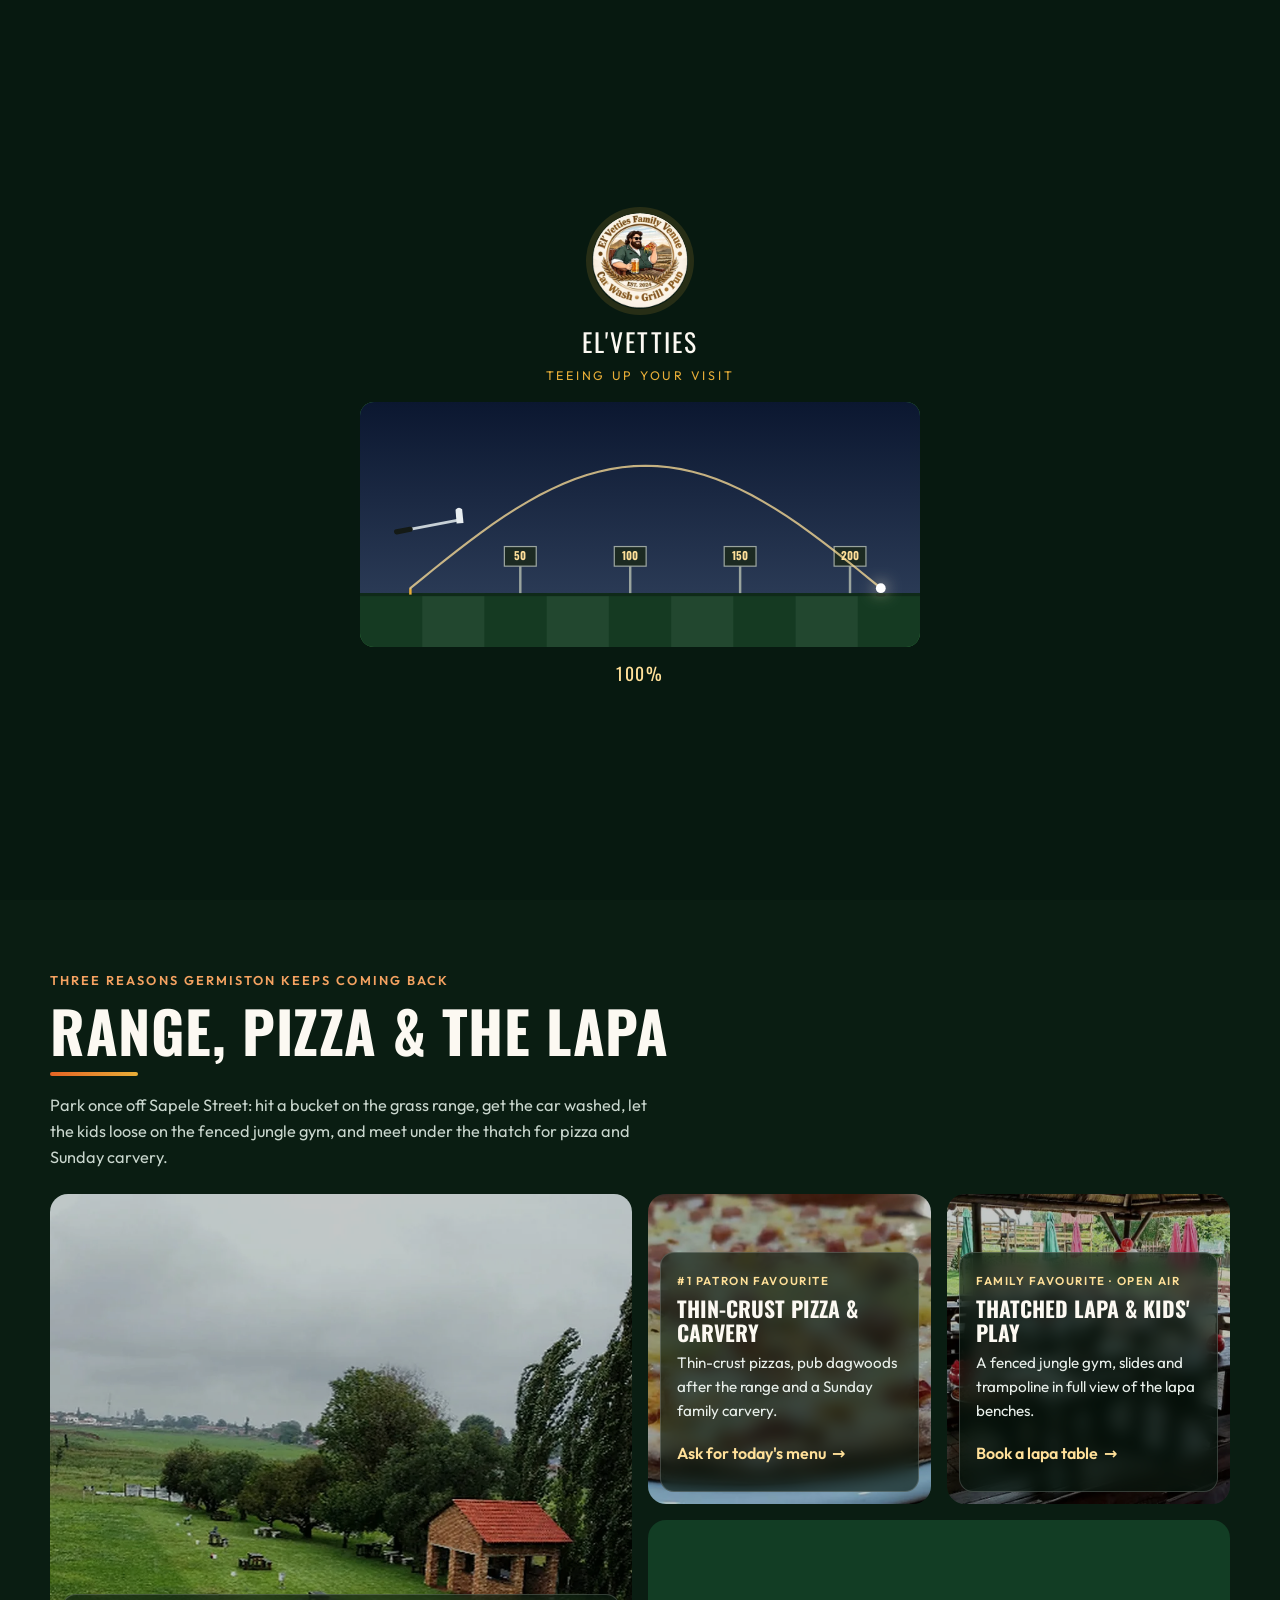
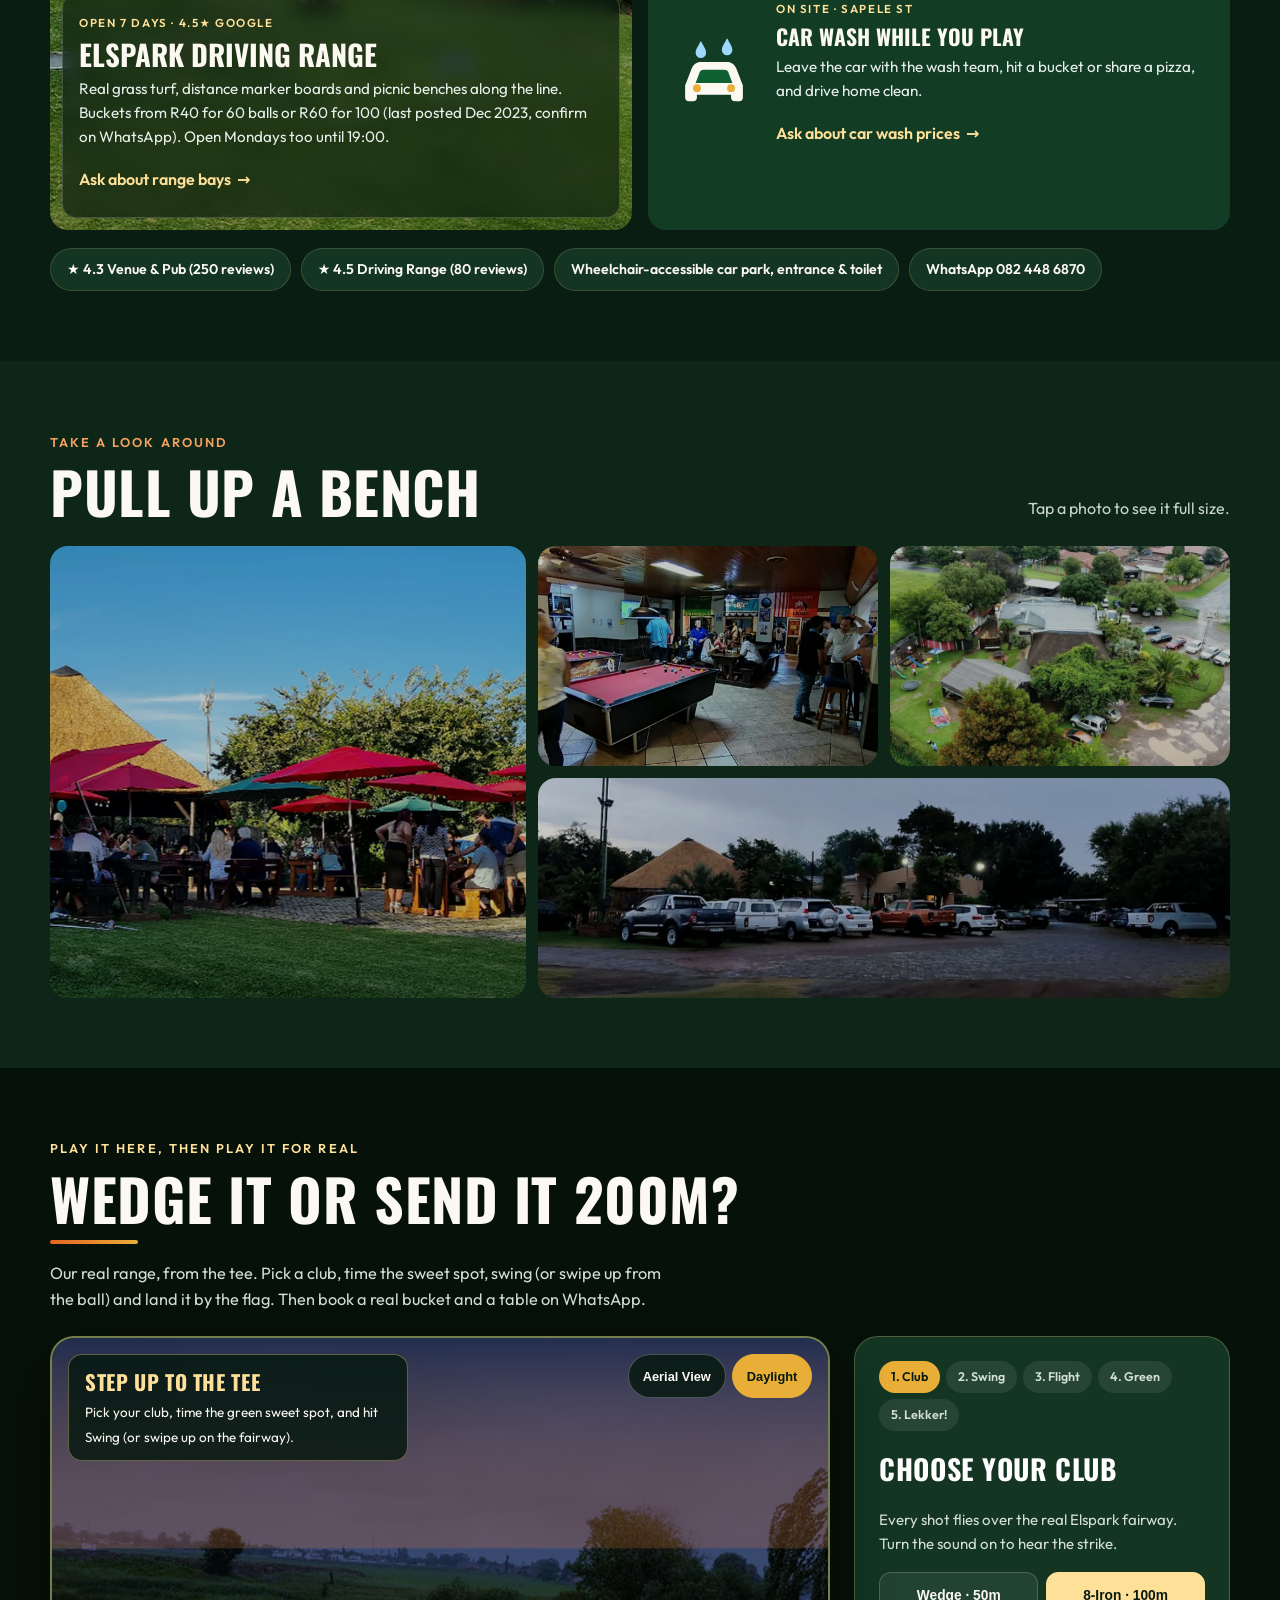
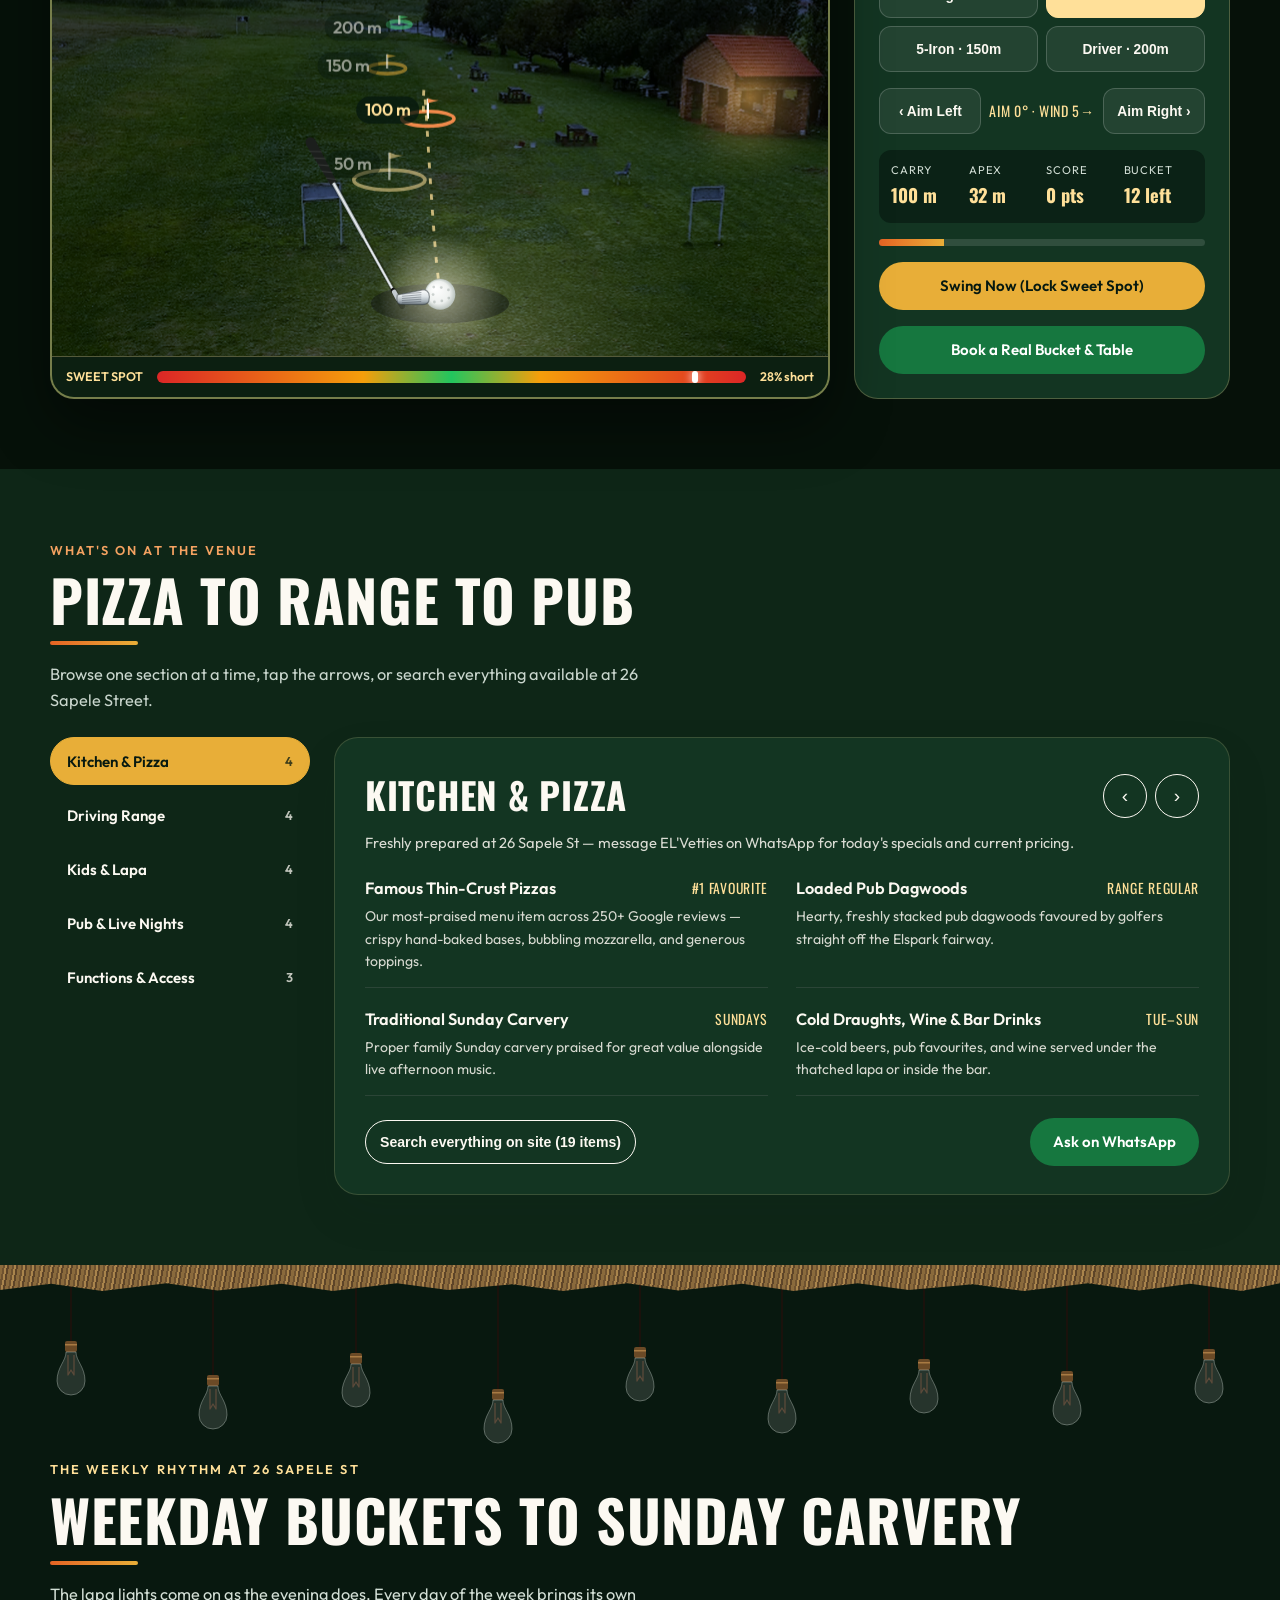
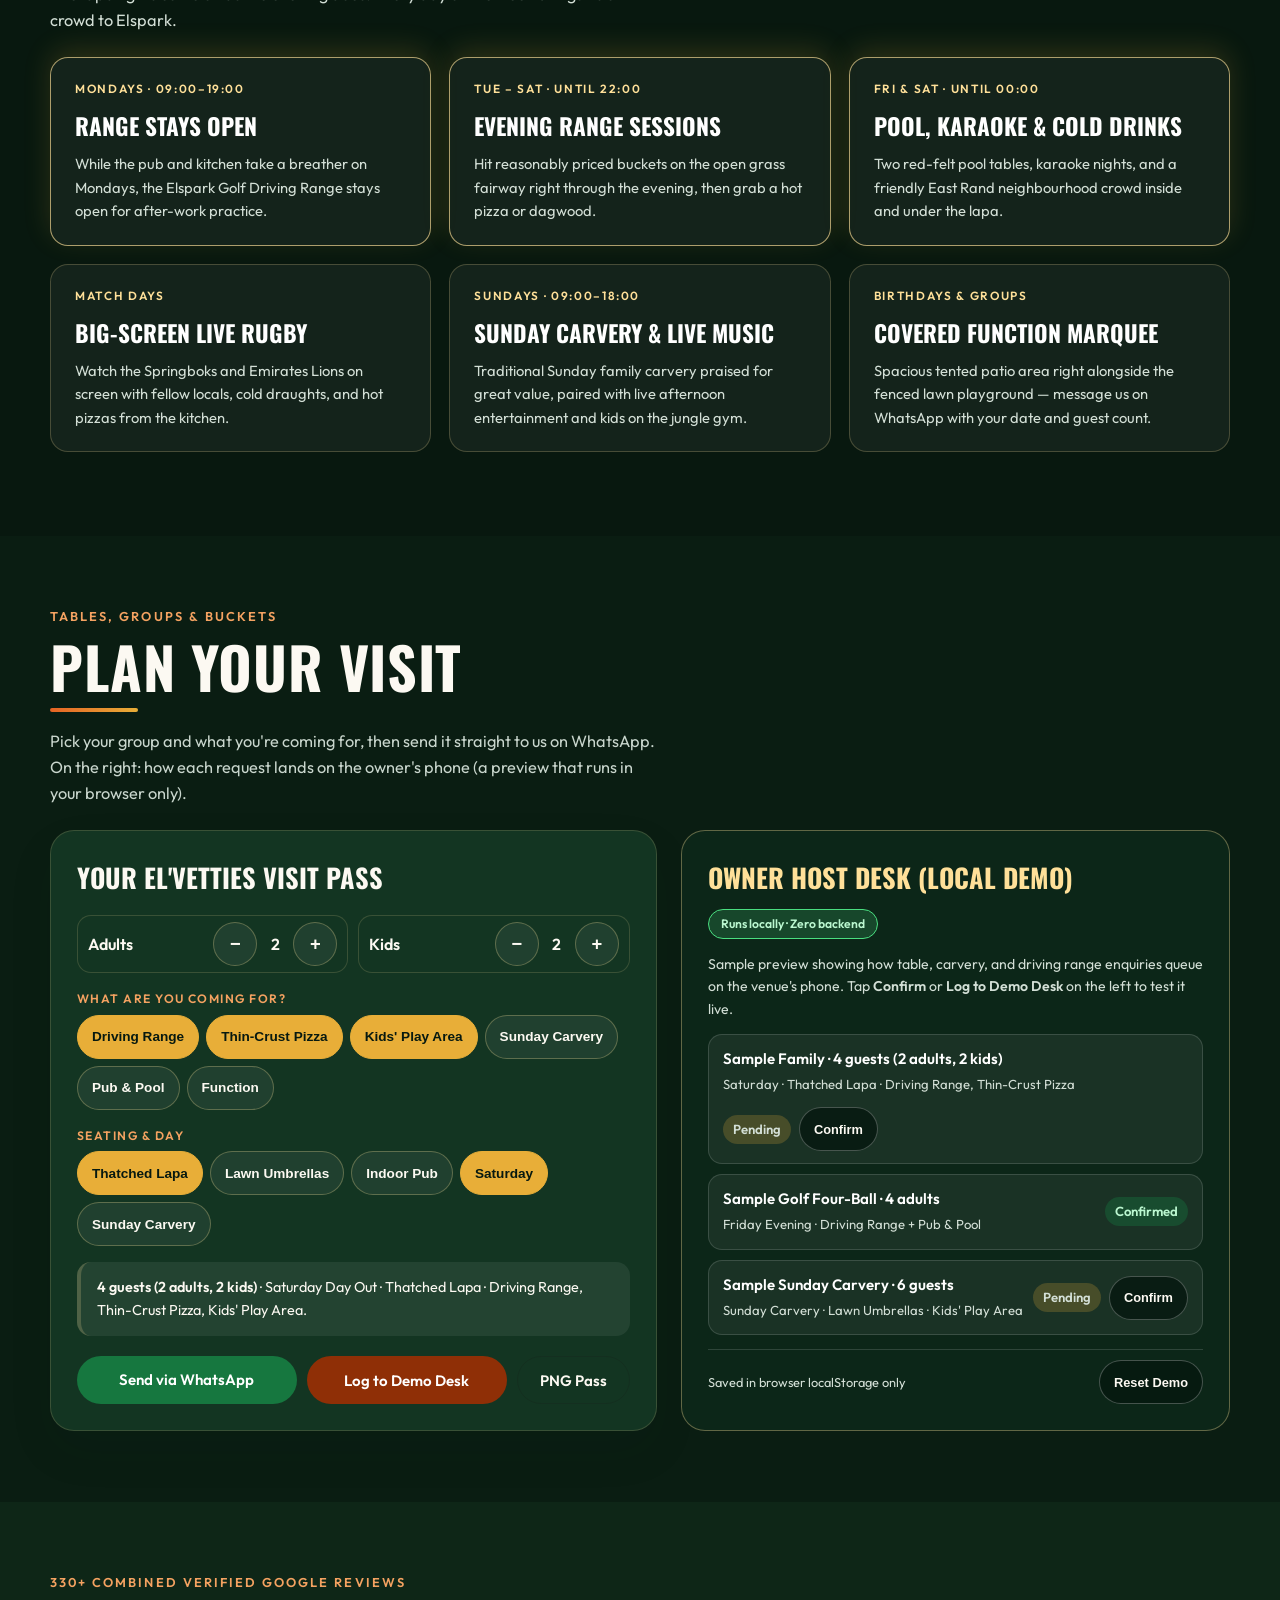
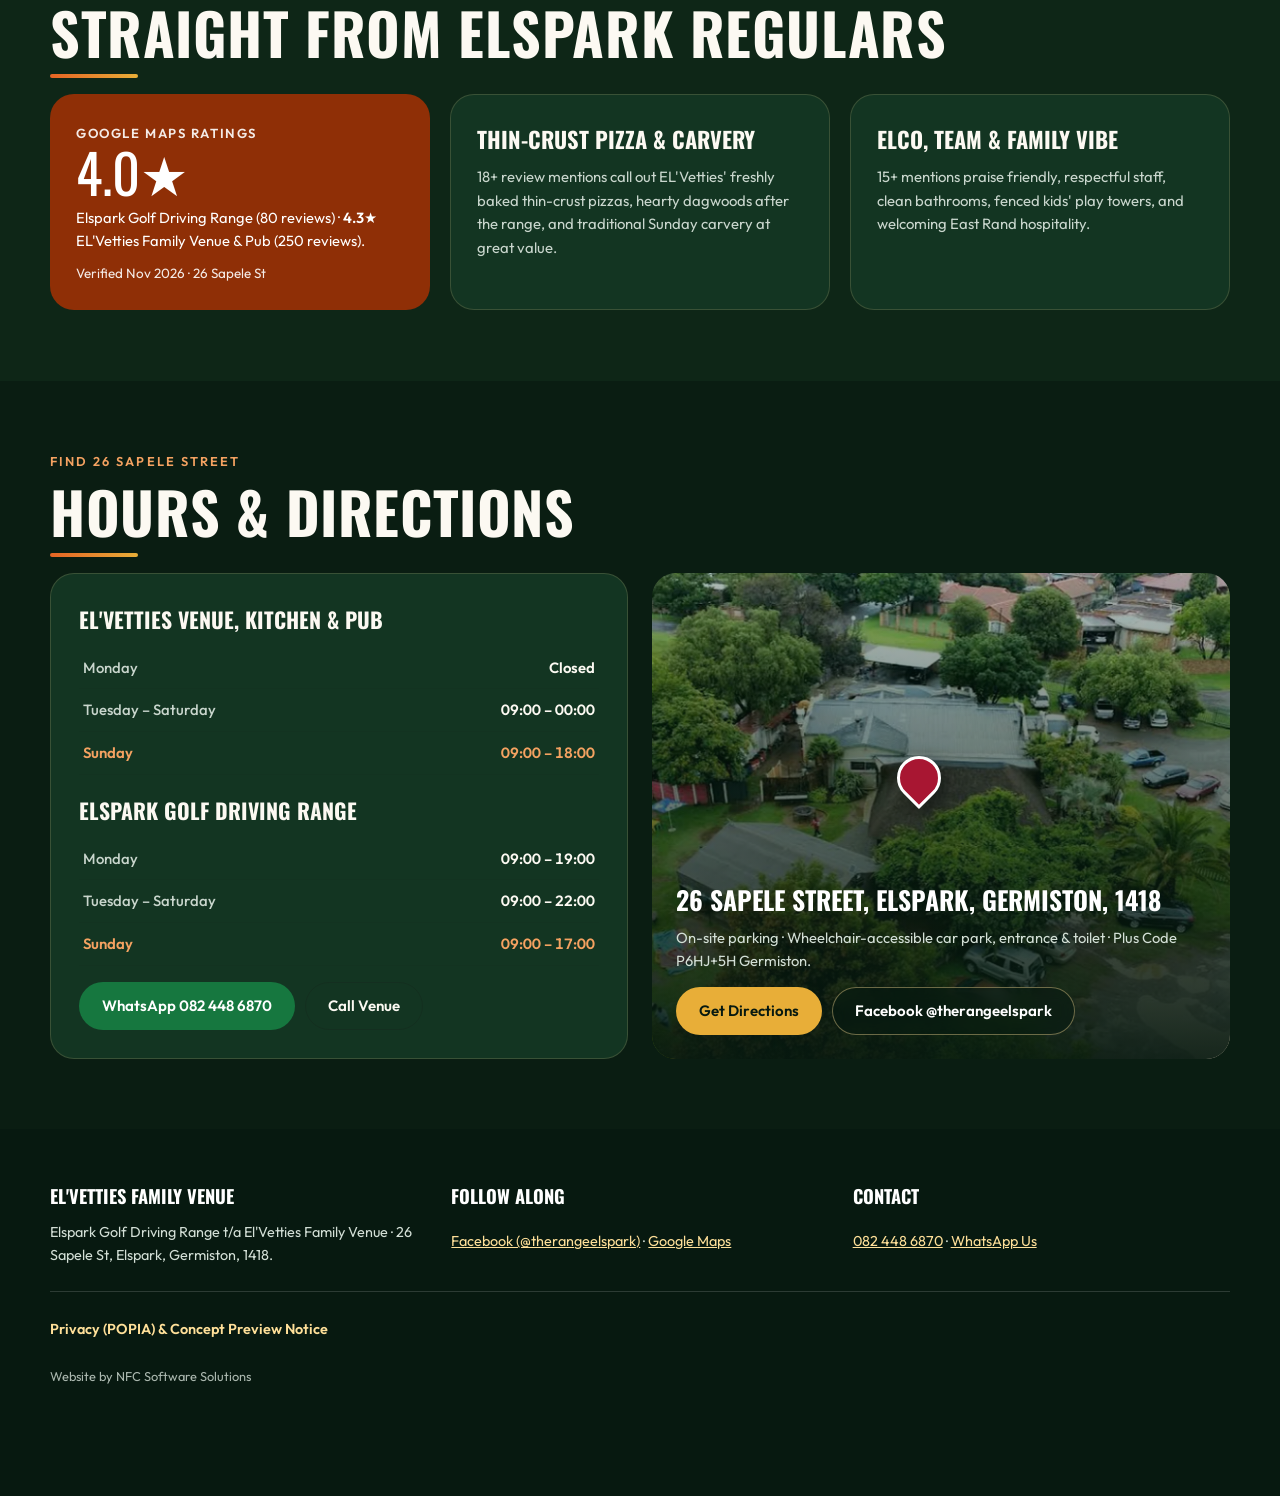
==== commit a544e74c: "Redo part 2: real wedge/iron/driver clubs, sweet spot = full distance (misses fall short), hero rang" ====
--- a/index.html
+++ b/index.html
@@ -74,6 +74,7 @@
           <img src="img/hero.webp" alt="Families relaxing under red and green market umbrellas next to EL'Vetties thatched lapa on a sunny Elspark afternoon">
         </div>
         <div class="hero-scrim" aria-hidden="true"></div>
+        <canvas class="hero-balls" id="heroBalls" aria-hidden="true"></canvas>
         <div class="hero-copy">
           <div class="emblem-stamp"><img src="img/logo-256.webp" alt="EL'Vetties Family Venue logo: Car Wash, Grill, Pub, est. 2024" width="256" height="256"></div>
           <span class="status-pill" id="livePill" aria-live="polite">
@@ -287,16 +288,13 @@
 
     <!-- ── ACT 6: 24-BULB SCROLL-IGNITED LAPA NIGHTS (Braai Wagon #nights) -->
     <section class="nights-sec" id="nights" aria-labelledby="nights-h2">
-      <svg class="festoon-svg" viewBox="0 0 1200 92" preserveAspectRatio="none" aria-hidden="true">
-        <path d="M0,18 Q300,76 600,26 T1200,22" fill="none" stroke="rgba(255,224,153,0.35)" stroke-width="2"/>
-        <g id="festoonBulbs"></g>
-      </svg>
+      <div class="lapa-lights" id="lapaLights" aria-hidden="true"></div>
       <div class="wrap">
         <p class="eyebrow" style="color:var(--gold-lt)">The Weekly Rhythm at 26 Sapele St</p>
         <h2 class="sec-h2 split-h2" id="nights-h2">WEEKDAY BUCKETS TO SUNDAY CARVERY</h2>
         <div class="h2-bar" aria-hidden="true"></div>
         <p class="sec-lead">
-          Scroll down and watch the lapa festoon lights warm up — every day of the week brings its own crowd to Elspark.
+          The lapa lights come on as the evening does. Every day of the week brings its own crowd to Elspark.
         </p>
 
         <div class="nights-grid">
@@ -556,6 +554,8 @@
 
   <script src="js/site.js" defer></script>
   <script src="js/range-game.js" defer></script>
+  <script src="js/hero-balls.js" defer></script>
+  <script src="js/lapa-lights.js" defer></script>
   <script src="js/house.js" defer></script>
 </body>
 </html>
--- a/css/house.css
+++ b/css/house.css
@@ -148,6 +148,38 @@
 [data-theme="night"] .btn-ghost:hover { background: var(--gold-lt); color: var(--forest-deep); }
 [data-theme="night"] :is(.snd:not([aria-pressed="true"]), .btn-ember, .score-card) { background: #8F2F06; }
 [data-theme="night"] .pass-box { background: rgba(255, 255, 255, .07); border-color: rgba(255, 224, 153, .2); }
+
+/* ---------- Hero: range balls on the lawn (hero-balls.js) ---------- */
+.hero-balls { position: absolute; inset: 0; width: 100%; height: 100%; z-index: 1; pointer-events: none; }
+.hero-scrim { background:
+  linear-gradient(180deg, rgba(7, 25, 16, .55) 0%, rgba(7, 25, 16, .12) 30%, rgba(7, 25, 16, .2) 62%, rgba(7, 25, 16, .7) 100%),
+  radial-gradient(60% 45% at 50% 50%, rgba(7, 25, 16, .38), rgba(7, 25, 16, 0) 100%); }
+.hero-copy h1 { text-shadow: 0 4px 24px rgba(0, 0, 0, .6); }
+.mouse-cue { display: none; }
+.hero { cursor: default; }
+
+/* ---------- Lapa lights over the weekly rhythm (lapa-lights.js) ---------- */
+.nights-sec { --lit: 0; background:
+  radial-gradient(70% 55% at 50% 0%, rgba(255, 178, 84, calc(.26 * var(--lit))), rgba(255, 178, 84, 0) 70%),
+  #08180f; transition: background .9s ease; }
+.lapa-lights { position: relative; height: 190px; margin-bottom: 4px; pointer-events: none; }
+.thatch { position: absolute; left: 0; right: 0; top: 0; height: 26px; z-index: 2;
+  background: repeating-linear-gradient(100deg, #8a6a3c 0 3px, #6e5230 3px 5px, #a9844c 5px 7px, #5d4428 7px 9px);
+  clip-path: polygon(0 0, 100% 0, 100% 70%, 97% 100%, 93% 72%, 89% 98%, 85% 70%, 80% 100%, 76% 74%, 71% 96%, 67% 70%, 62% 100%, 58% 72%, 53% 98%, 49% 70%, 44% 100%, 40% 74%, 35% 96%, 31% 70%, 26% 100%, 22% 72%, 17% 98%, 13% 70%, 8% 100%, 4% 72%, 0 96%);
+  box-shadow: 0 6px 18px rgba(0, 0, 0, .4); }
+.pd { position: absolute; top: 14px; left: var(--x); transform: translateX(-50%); width: 40px; }
+.pd svg { display: block; overflow: visible; }
+.pd-glass { fill: rgba(190, 200, 195, .16); stroke: rgba(220, 228, 224, .35); stroke-width: 1; transition: fill .9s ease; }
+.pd-fil { stroke: #5b4a3a; transition: stroke .9s ease; }
+.pd-glow { position: absolute; left: 50%; top: calc(var(--len) + 30px); width: 150px; height: 150px; margin: -75px 0 0 -75px; border-radius: 50%;
+  background: radial-gradient(circle, rgba(255, 196, 102, .55), rgba(255, 170, 70, .12) 45%, rgba(255, 170, 70, 0) 70%);
+  opacity: 0; transition: opacity .9s ease; }
+.pd.on .pd-glass { fill: rgba(255, 214, 140, .9); }
+.pd.on .pd-fil { stroke: #fff4d6; }
+.pd.on .pd-glow { opacity: 1; animation: pd-ignite 1.1s ease-out; }
+@keyframes pd-ignite { 0% { opacity: 0; } 18% { opacity: .7; } 26% { opacity: .2; } 40% { opacity: .85; } 100% { opacity: 1; } }
+@media (max-width: 640px) { .lapa-lights { height: 170px; } .pd-glow { width: 110px; height: 110px; margin: -55px 0 0 -55px; } }
+@media (prefers-reduced-motion: reduce) { .pd.on .pd-glow { animation: none; } }
 
 /* ---------- Polish ---------- */
 .hero-sub { /* frosted "ice" box for text over the photo */
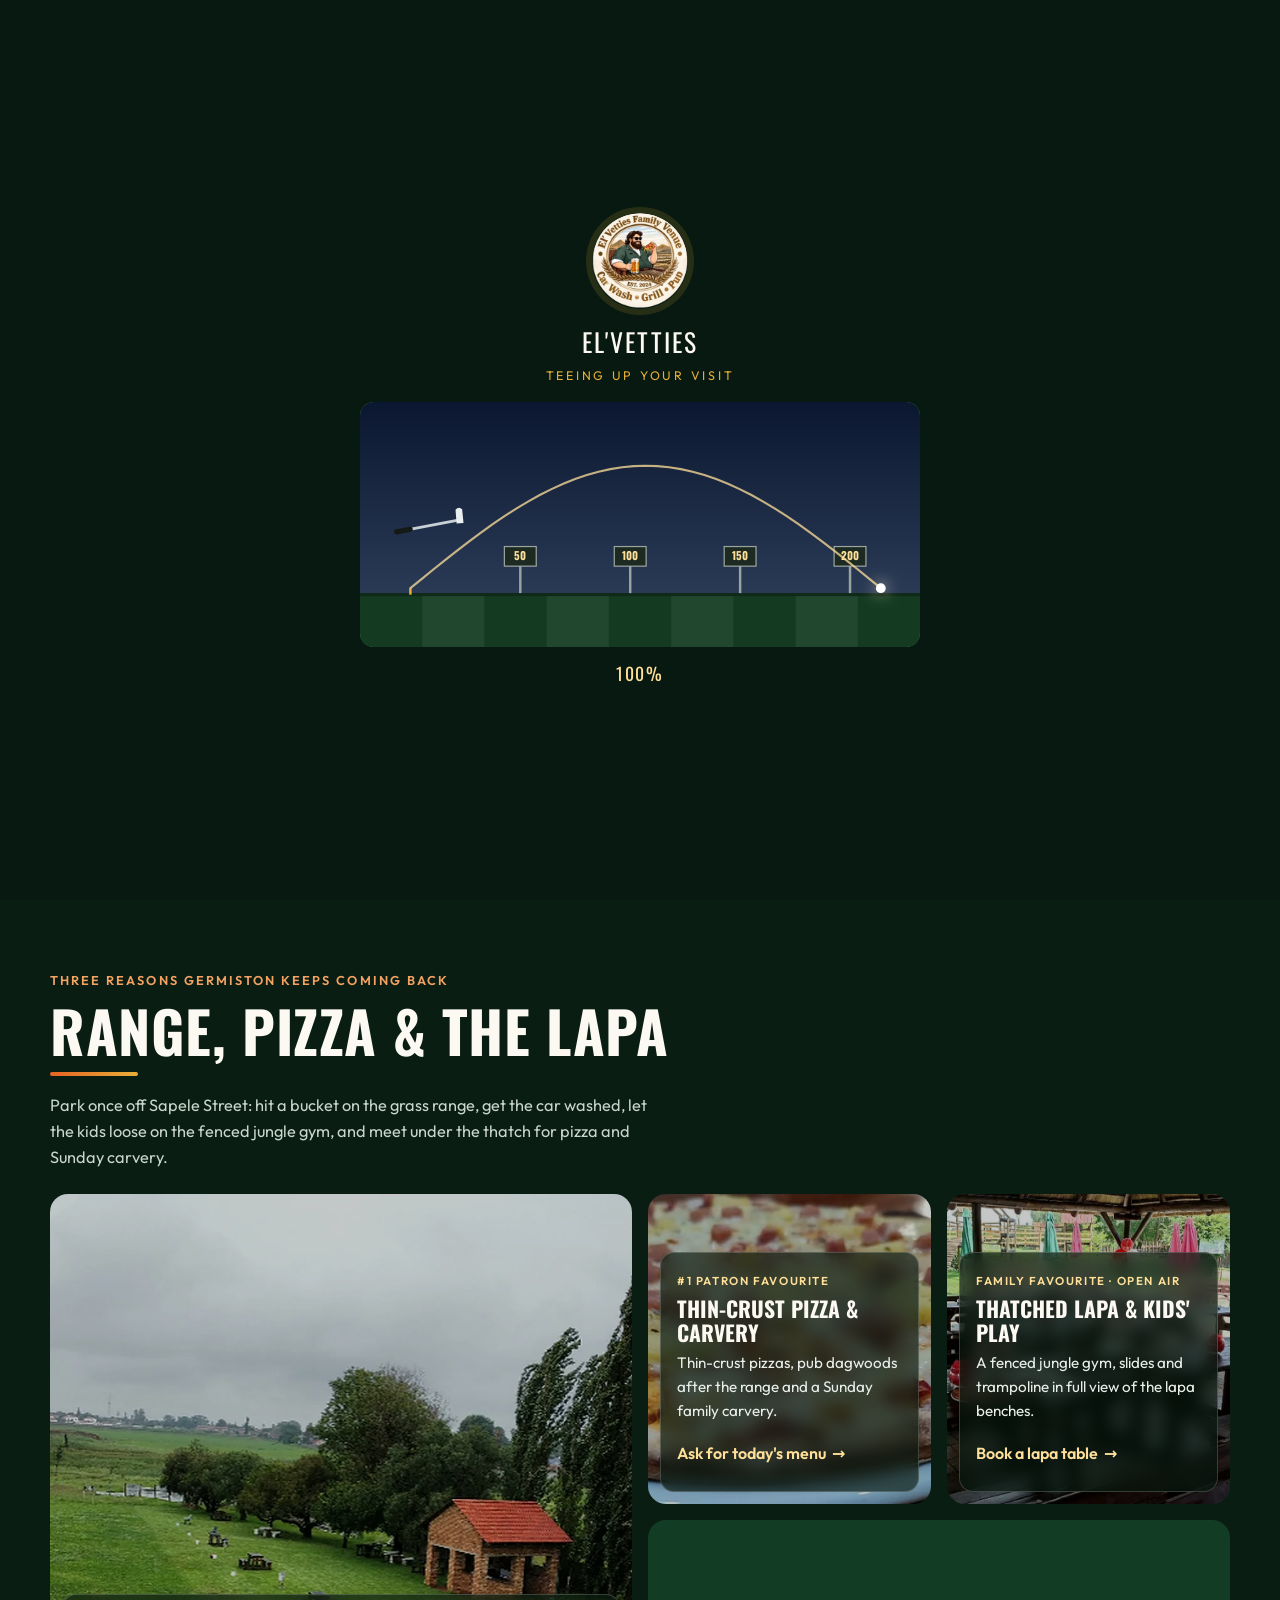
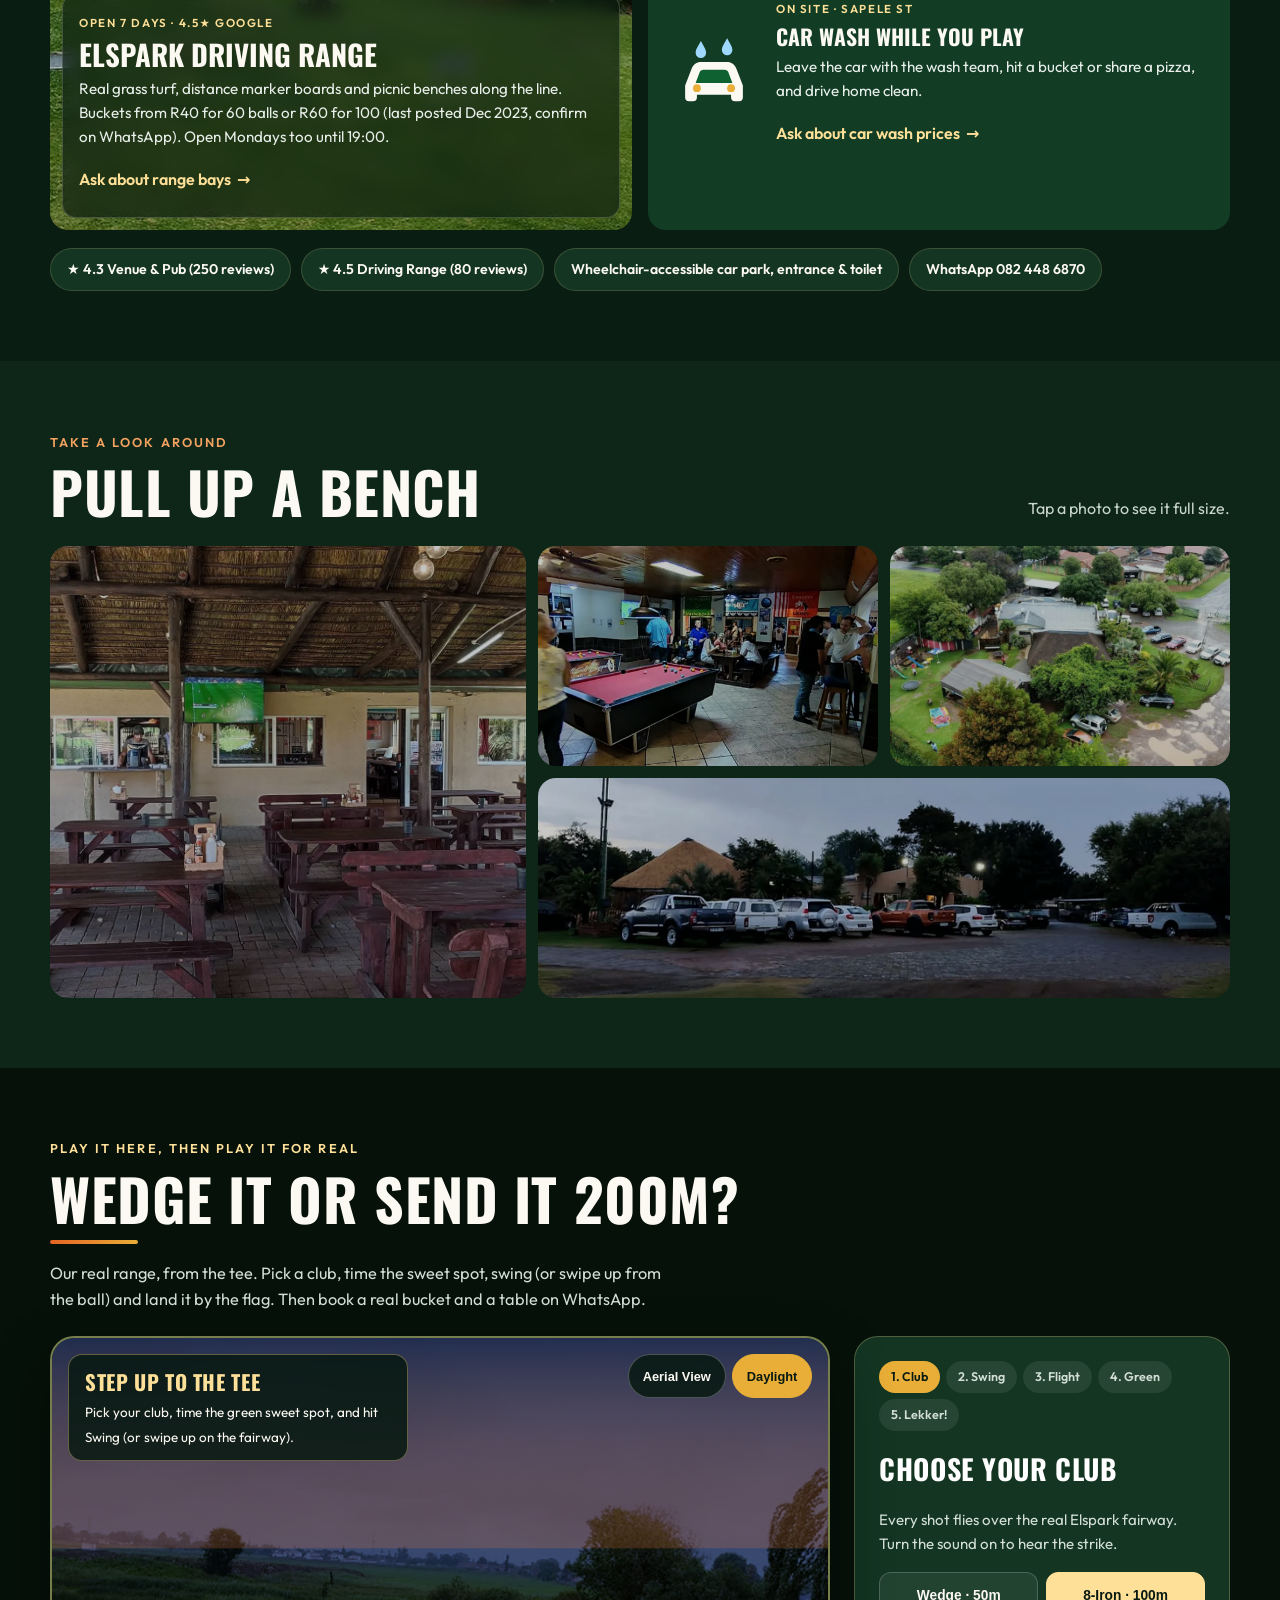
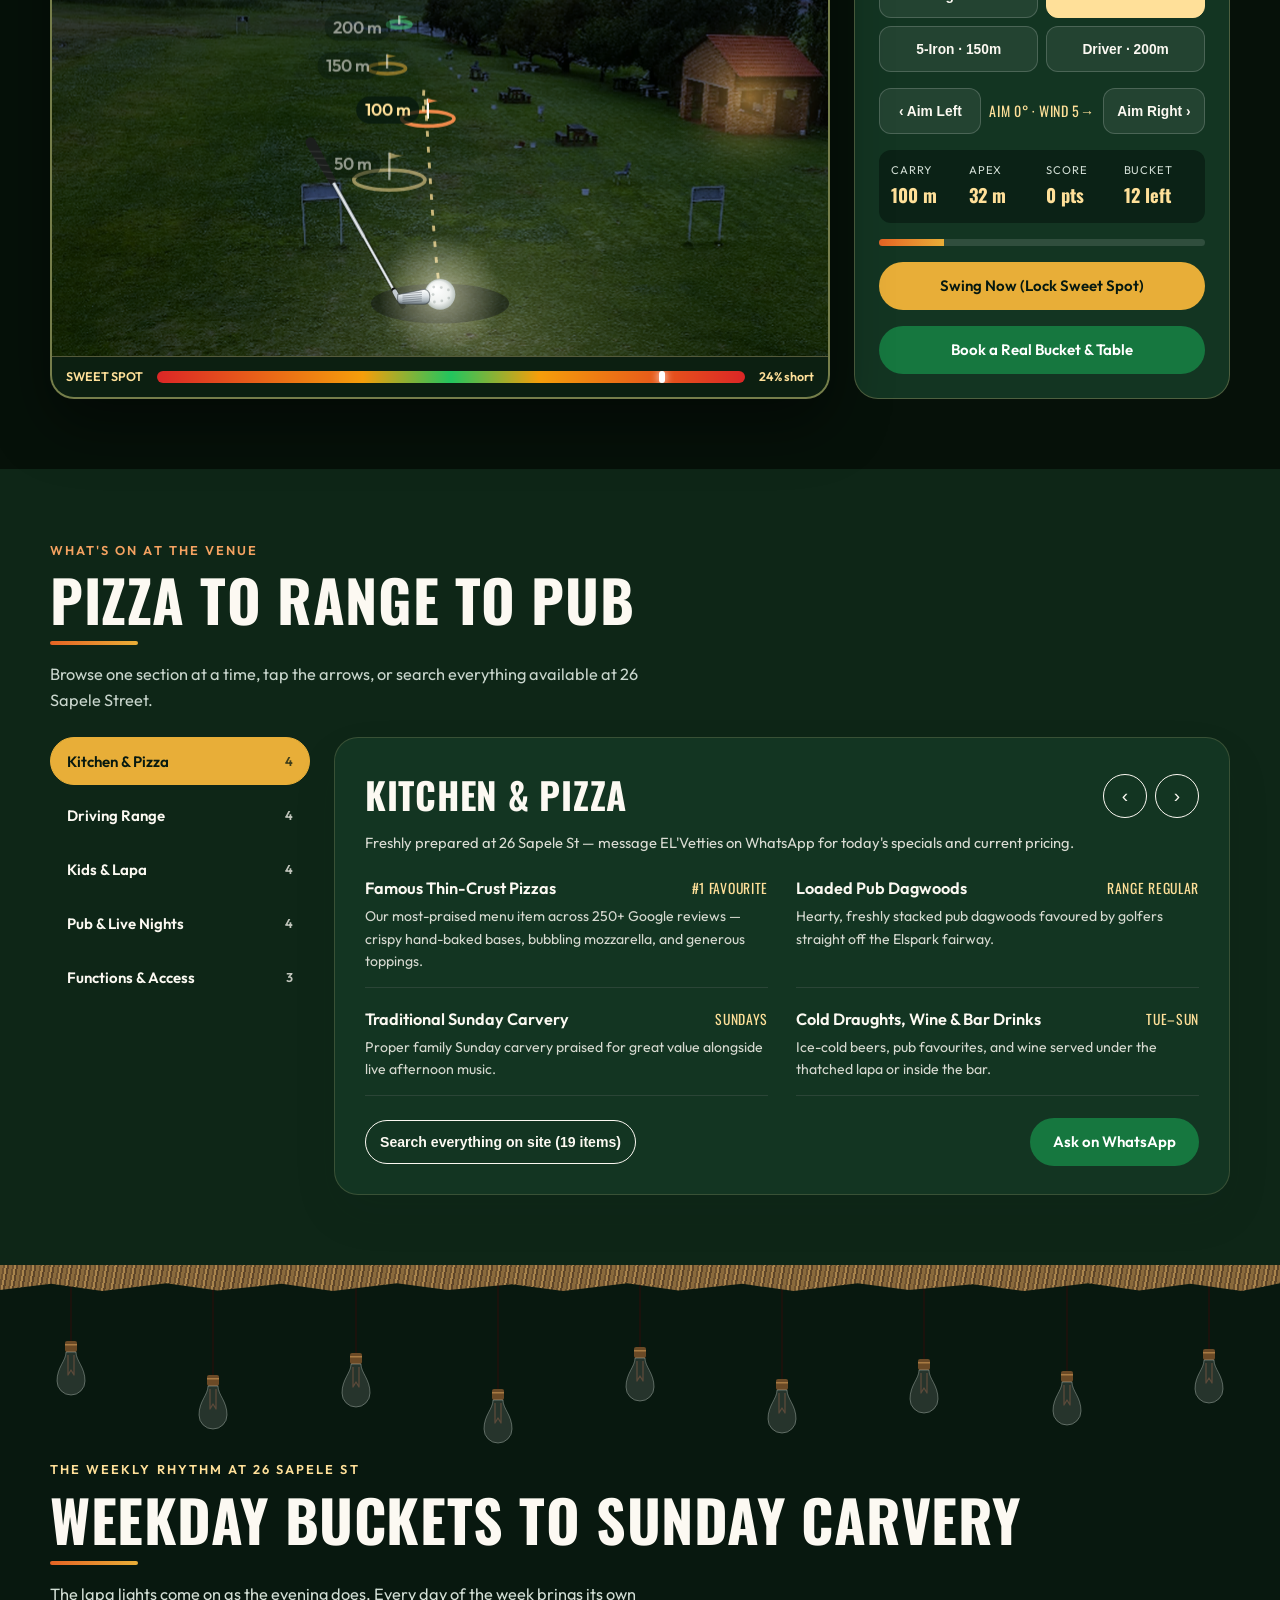
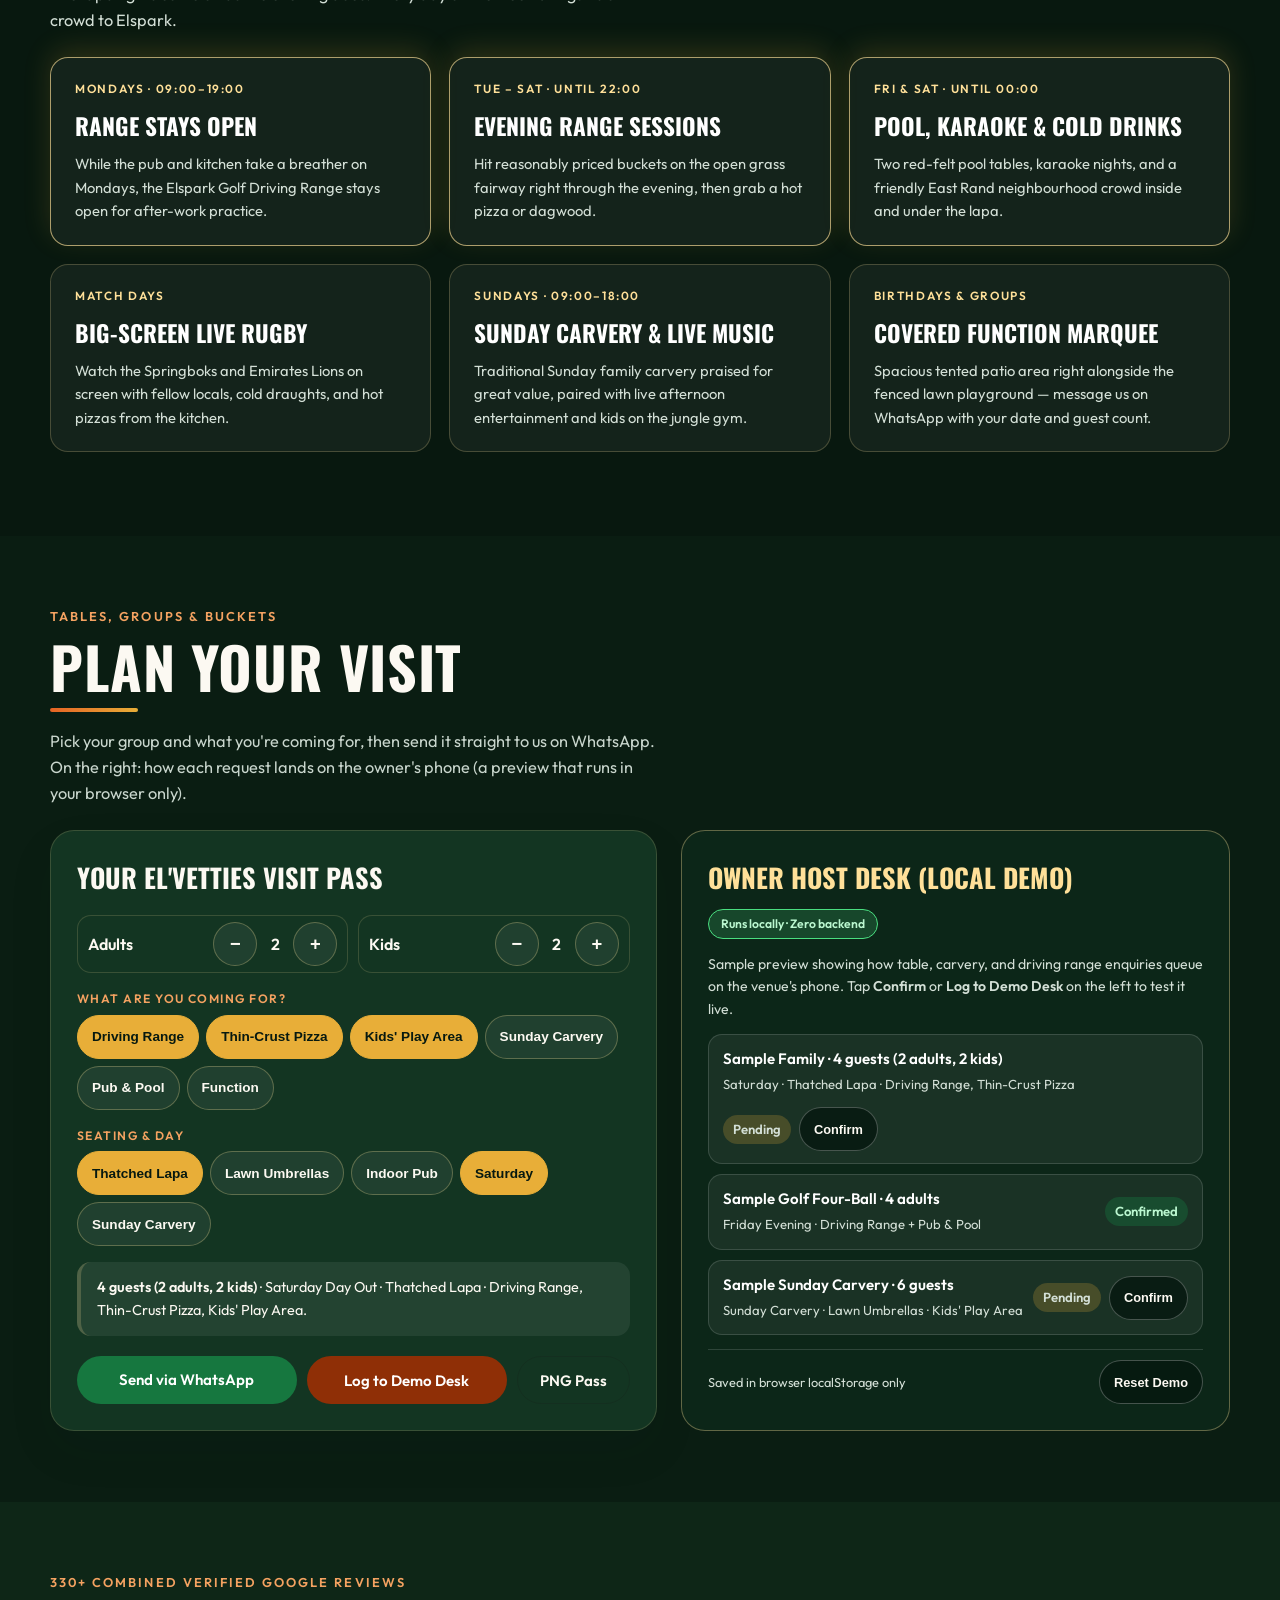
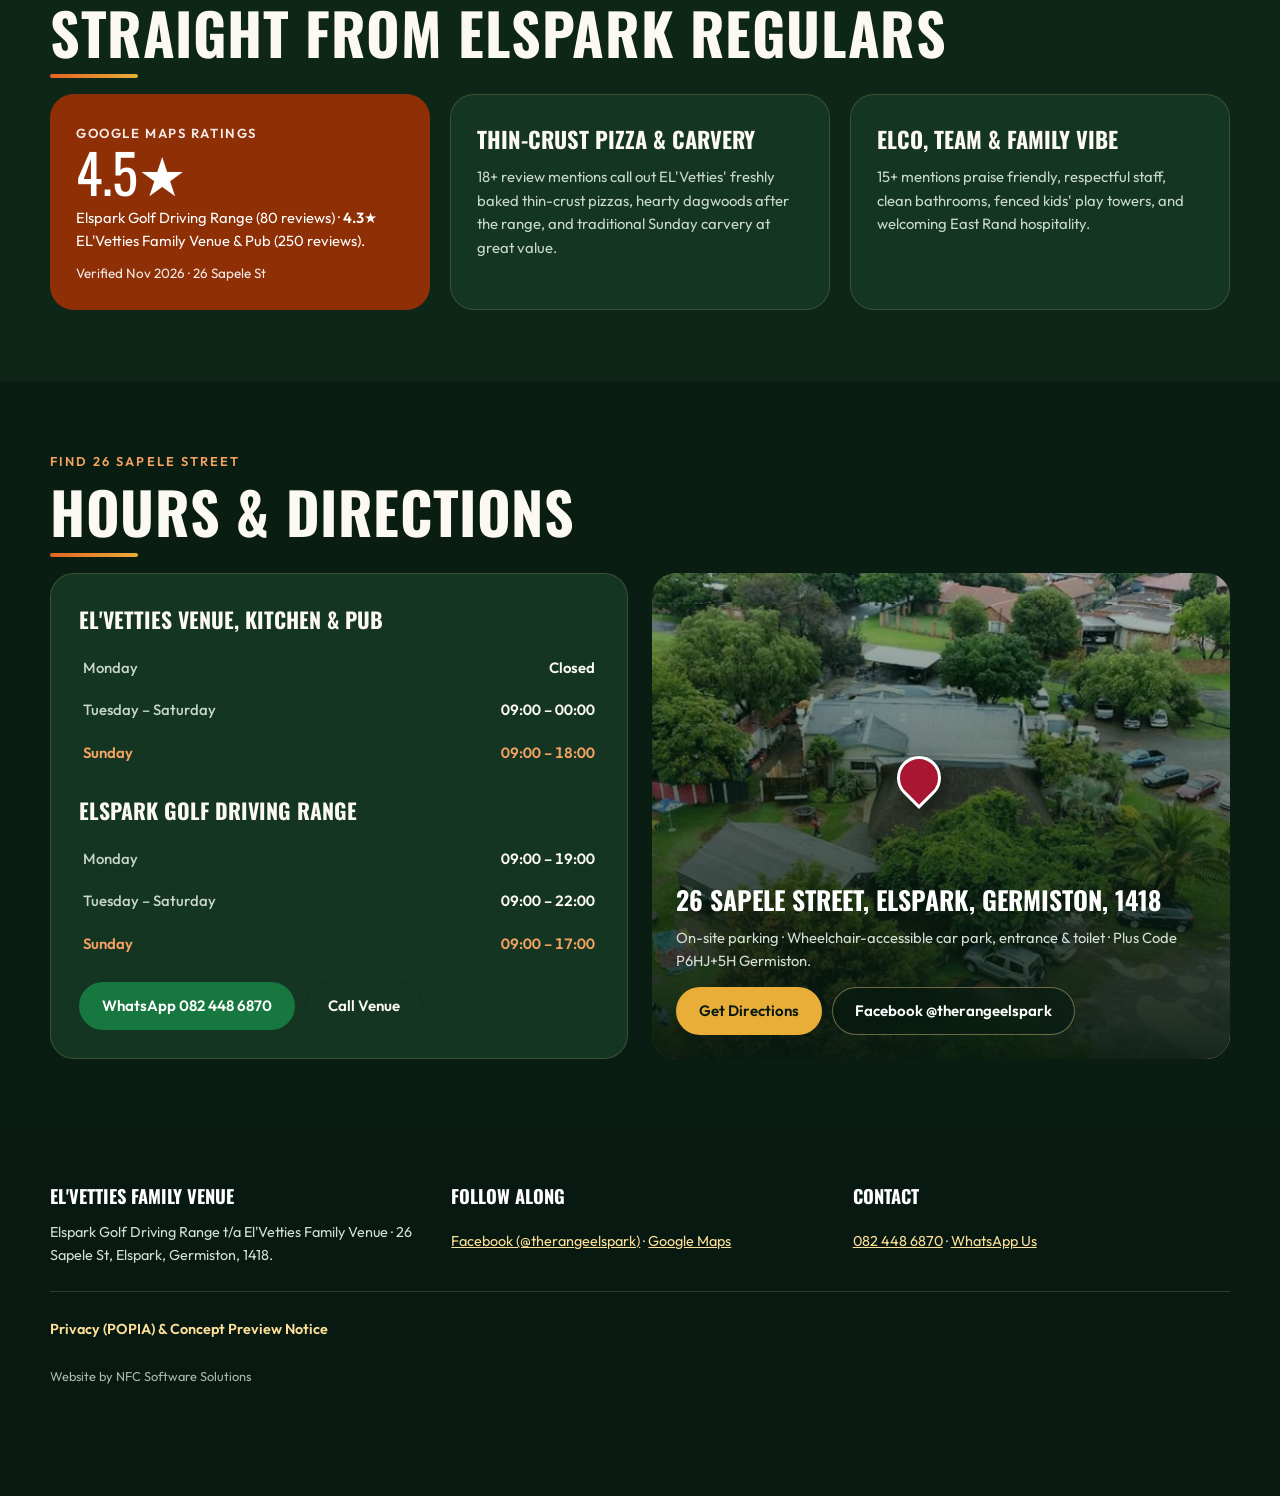
==== commit e7d01fd4: "HD hero photo and covered-patio photo from EL'Vetties' Facebook cover photos Co-Authored-By: Claude " ====
--- a/index.html
+++ b/index.html
@@ -167,8 +167,8 @@
           <p class="head-side">Tap a photo to see it full size.</p>
         </div>
         <div class="gal">
-          <button type="button" class="gal-tile gal-a" data-lb-title="The Sunlit Lapa &amp; Lawn" data-lb-desc="Red and green market umbrellas beside the thatched lapa on a bright Elspark afternoon.">
-            <img src="img/hero.webp" alt="Sunny outdoor lawn and market umbrellas beside EL'Vetties thatched lapa" loading="lazy">
+          <button type="button" class="gal-tile gal-a" data-lb-title="The Covered Patio" data-lb-desc="Timber tables under the thatch-and-pole patio, with the bar hatch and a big screen for match days.">
+            <img src="img/patio.webp" alt="Covered patio with rows of timber tables under a pole-and-thatch roof, the bar hatch and a TV on the back wall" loading="lazy">
           </button>
           <button type="button" class="gal-tile gal-b" data-lb-title="Indoor Pub &amp; Pool Room" data-lb-desc="Two red-felt pool tables, big-screen rugby, Springboks and Emirates Lions banners, karaoke and live music.">
             <img src="img/pub.webp" alt="EL'Vetties indoor pub with two red-felt pool tables and rugby banners" loading="lazy">
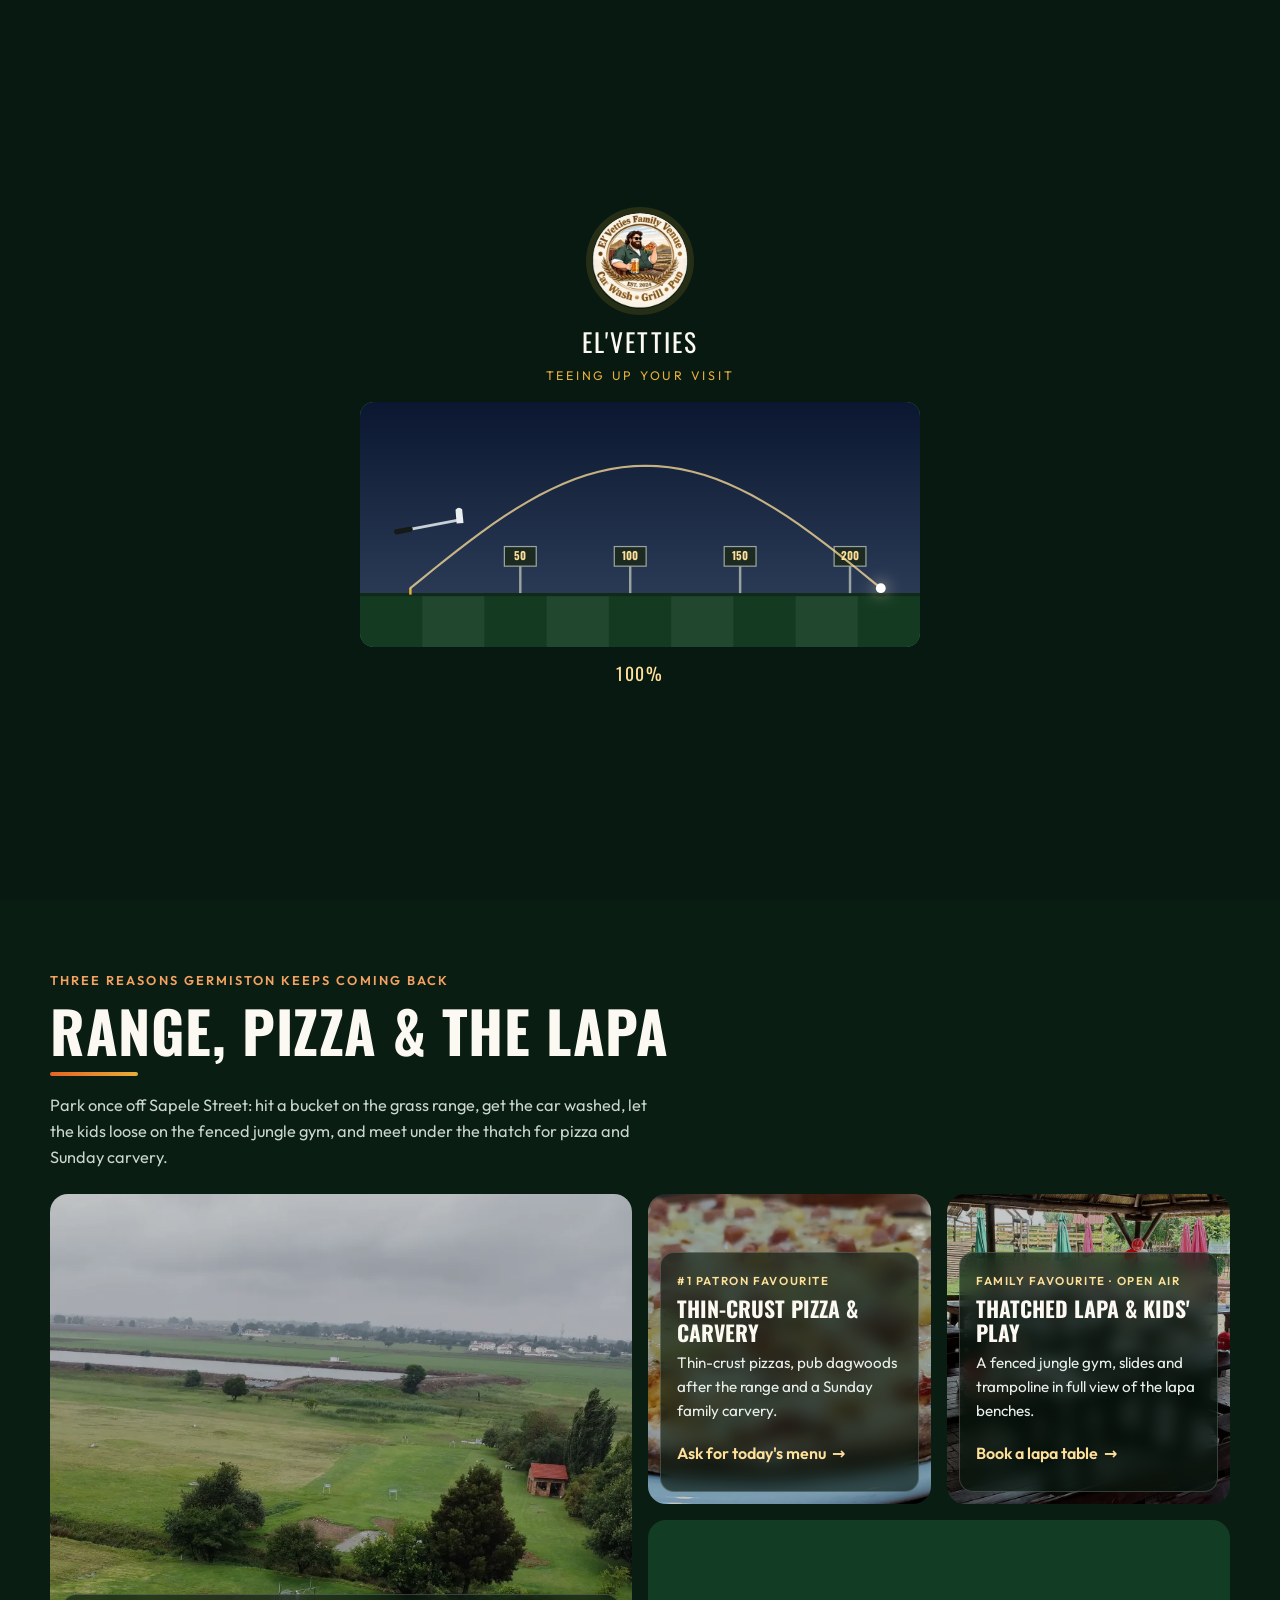
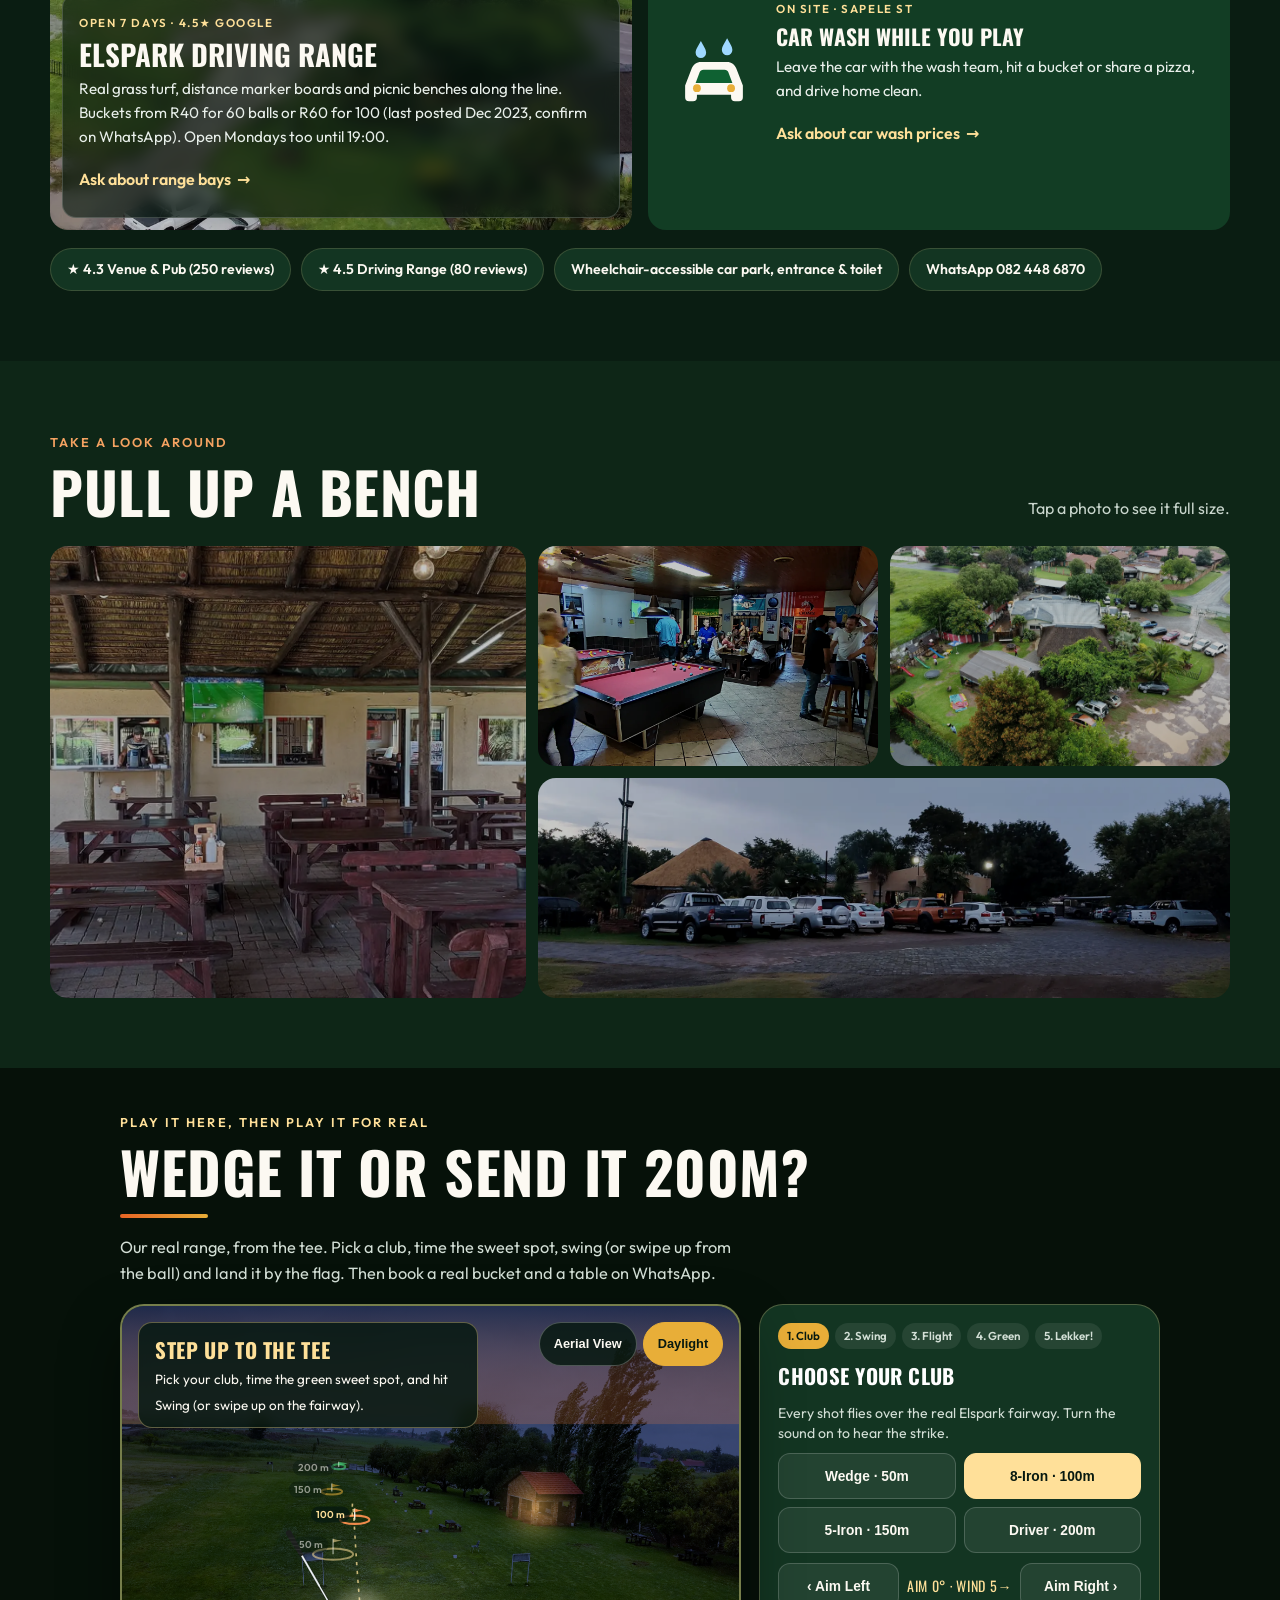
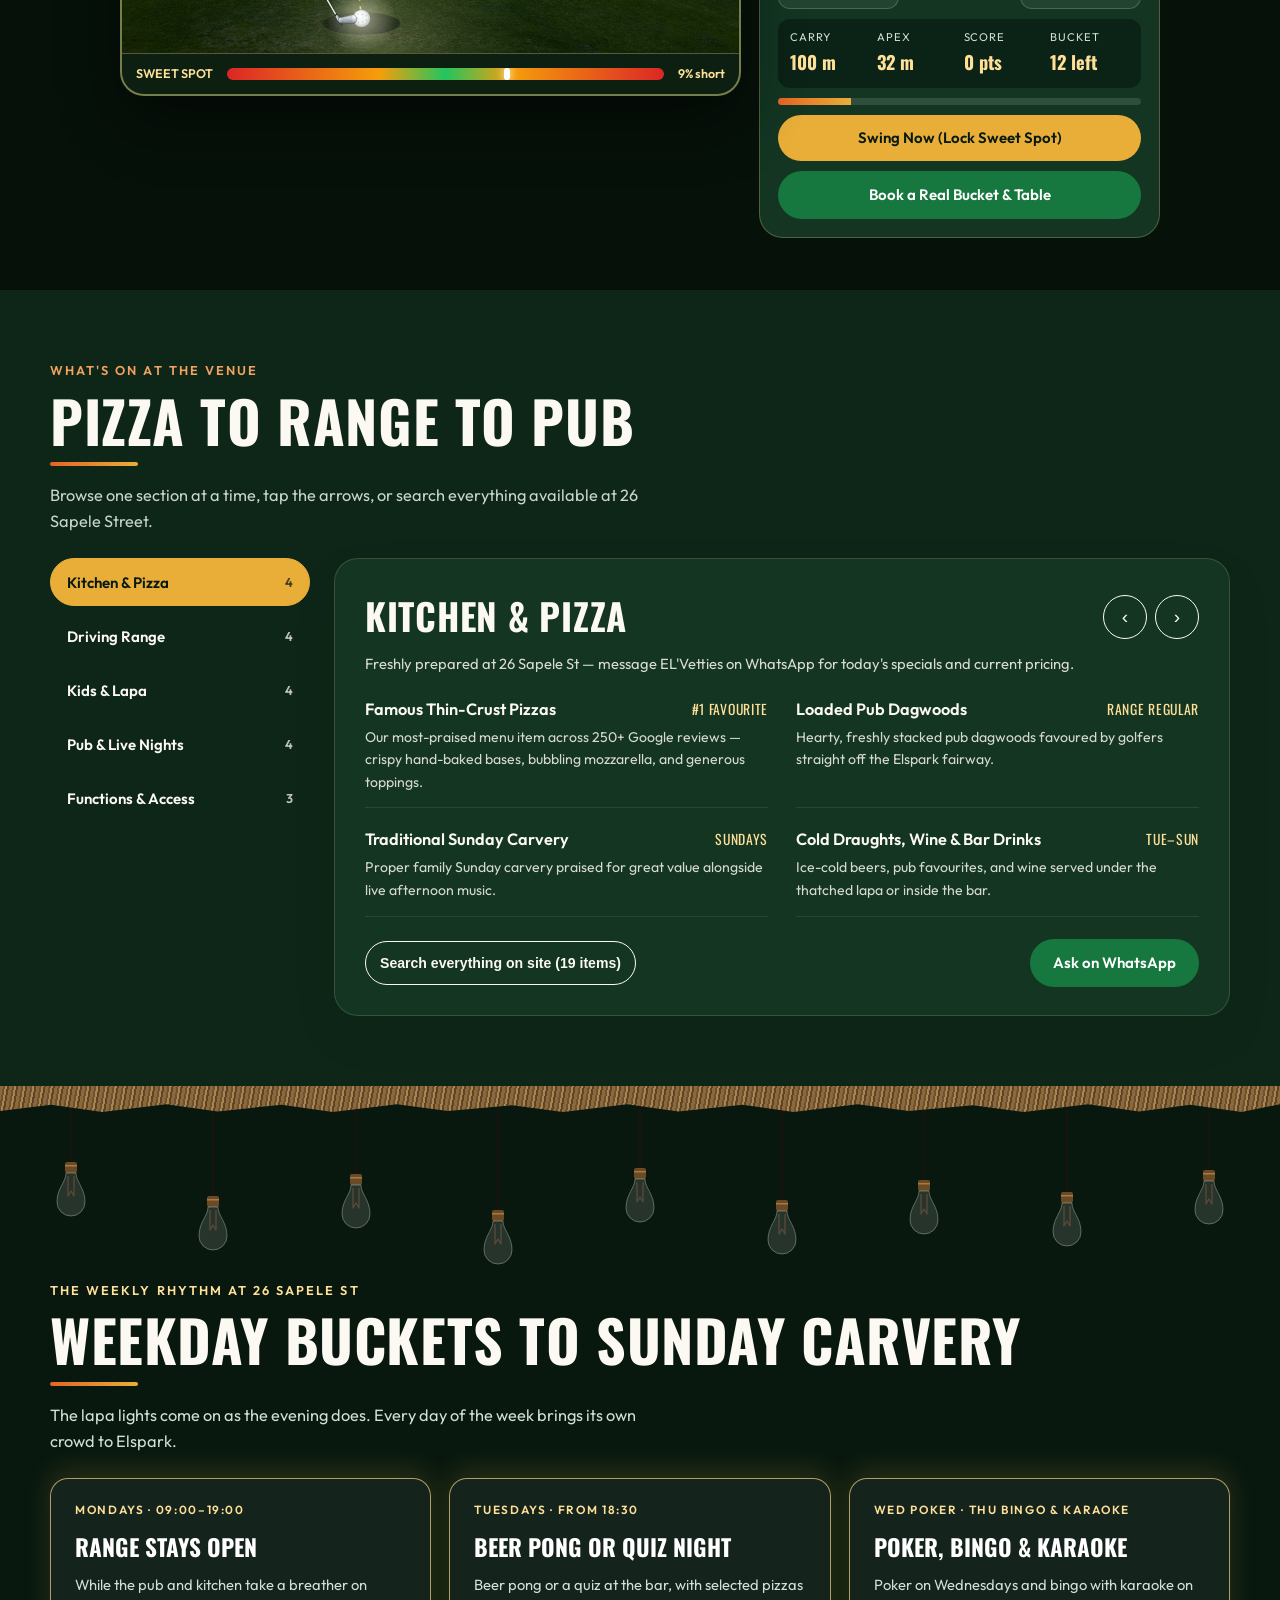
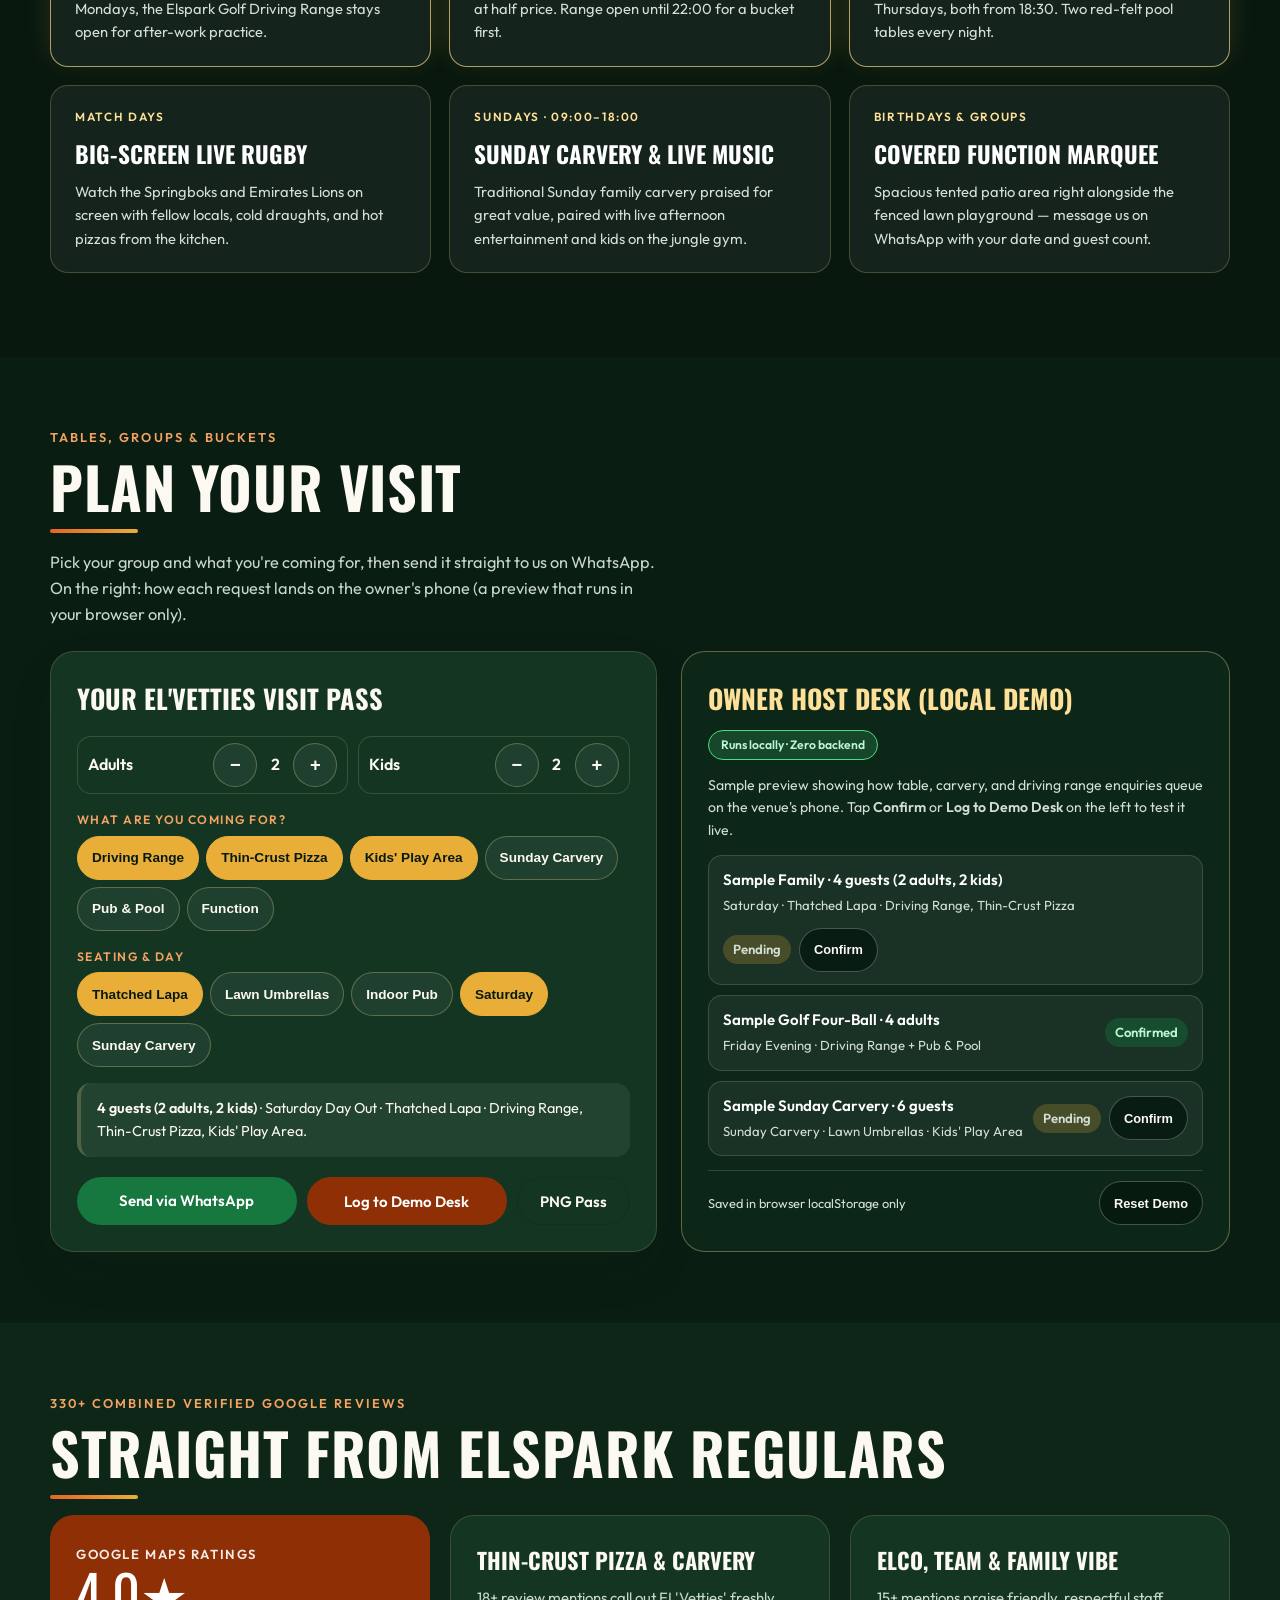
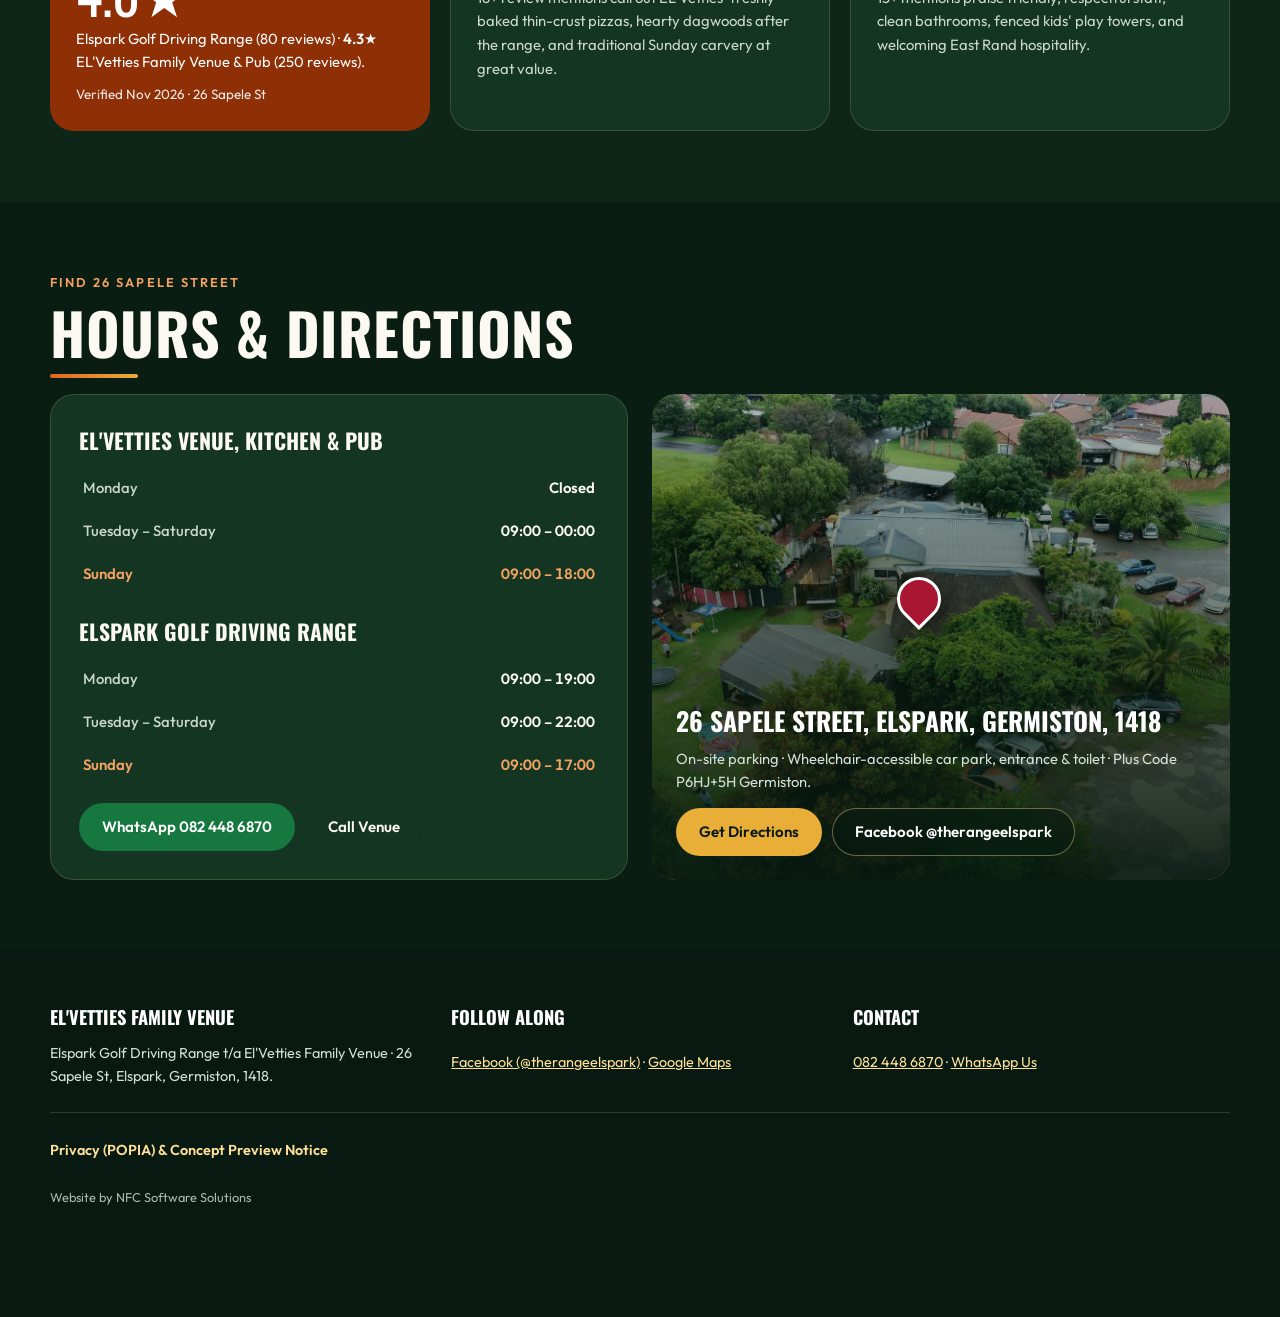
==== commit fd23d357: "Real full-size photos from Google Maps + Facebook (graded, not AI-upscaled), new range tile photo, c" ====
--- a/index.html
+++ b/index.html
@@ -107,7 +107,7 @@
 
         <div class="bento">
           <article class="bt bt-range">
-            <img src="img/range.webp" alt="Elspark Golf Driving Range wide green grass fairway with distance marker boards and terracotta brick shelter">
+            <img src="img/range-fields.webp" alt="Drone view over the Elspark Golf Driving Range: open grass fields, tree lines and the red-roofed brick shelter, with the venue in the foreground">
             <div class="bt-body">
               <span class="tri-kicker">Open 7 Days · 4.5★ Google</span>
               <h3>Elspark Driving Range</h3>
@@ -304,14 +304,14 @@
             <p>While the pub and kitchen take a breather on Mondays, the Elspark Golf Driving Range stays open for after-work practice.</p>
           </article>
           <article class="night-card lit">
-            <span class="night-kicker">Tue – Sat · Until 22:00</span>
-            <h3>Evening Range Sessions</h3>
-            <p>Hit reasonably priced buckets on the open grass fairway right through the evening, then grab a hot pizza or dagwood.</p>
+            <span class="night-kicker">Tuesdays · from 18:30</span>
+            <h3>Beer Pong or Quiz Night</h3>
+            <p>Beer pong or a quiz at the bar, with selected pizzas at half price. Range open until 22:00 for a bucket first.</p>
           </article>
           <article class="night-card lit">
-            <span class="night-kicker">Fri &amp; Sat · Until 00:00</span>
-            <h3>Pool, Karaoke &amp; Cold Drinks</h3>
-            <p>Two red-felt pool tables, karaoke nights, and a friendly East Rand neighbourhood crowd inside and under the lapa.</p>
+            <span class="night-kicker">Wed Poker · Thu Bingo &amp; Karaoke</span>
+            <h3>Poker, Bingo &amp; Karaoke</h3>
+            <p>Poker on Wednesdays and bingo with karaoke on Thursdays, both from 18:30. Two red-felt pool tables every night.</p>
           </article>
           <article class="night-card">
             <span class="night-kicker">Match Days</span>
--- a/css/house.css
+++ b/css/house.css
@@ -101,6 +101,18 @@
 }
 .tee-pad:focus-visible { outline: 3px dashed var(--gold-lt); outline-offset: -6px; }
 .stage-callout, .power-bar-wrap { -webkit-backdrop-filter: blur(6px); backdrop-filter: blur(6px); }
+/* user 27 Nov: the game was too wide and tall to fit a laptop screen; narrower column, compact control panel */
+#pit > .wrap { max-width: 1040px; }
+#pit .pit-grid { gap: 18px; align-items: start; }
+@media (min-width: 961px) { #pit .pit-grid { grid-template-columns: minmax(0, 1.55fr) minmax(0, 1fr); } }
+#pit .pit-panel { padding: 18px; gap: 10px; }
+#pit .pit-panel h3 { font-size: 1.3rem; margin: 0; }
+#pit .pit-panel p { font-size: .88rem; line-height: 1.45; }
+#pit .step-chip { padding: 4px 9px; font-size: .72rem; }
+#pit .tel-grid { padding: 10px 12px; }
+#pit .btn { min-height: 46px; }
+#pit .sec-lead { margin-bottom: 18px; }
+@media (min-width: 961px) { #pit.pad-y { padding: 44px 0 52px; } }
 .power-bar-wrap { position: static; margin: 0; border-radius: 0; border-width: 1px 0 0; }
 @media (max-width: 640px) {
   #pitCanvas { aspect-ratio: 4 / 3.4; }
@@ -216,3 +228,4 @@
   .night-card { padding: 16px 18px; gap: 4px; }
   .night-card h3 { font-size: 1.25rem; }
 }
+.bt-range > img { object-position: 74% 50%; }
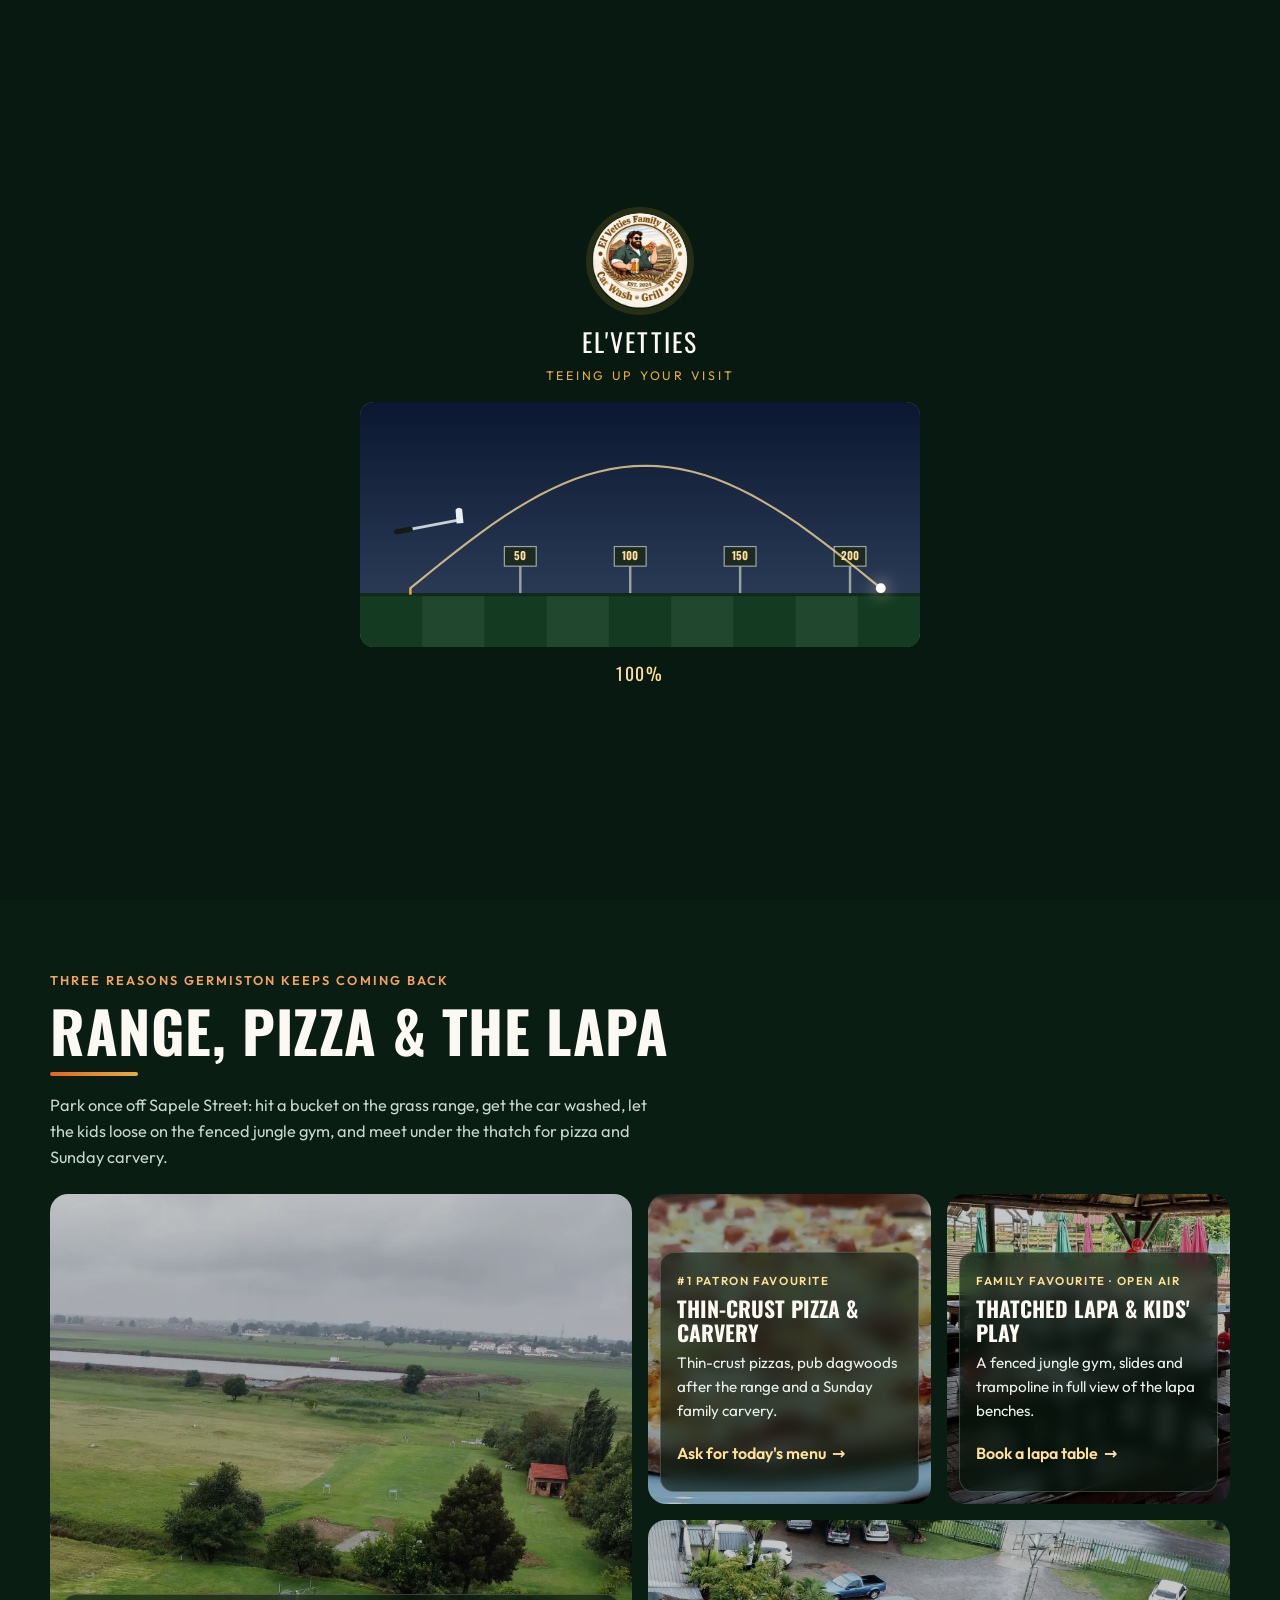
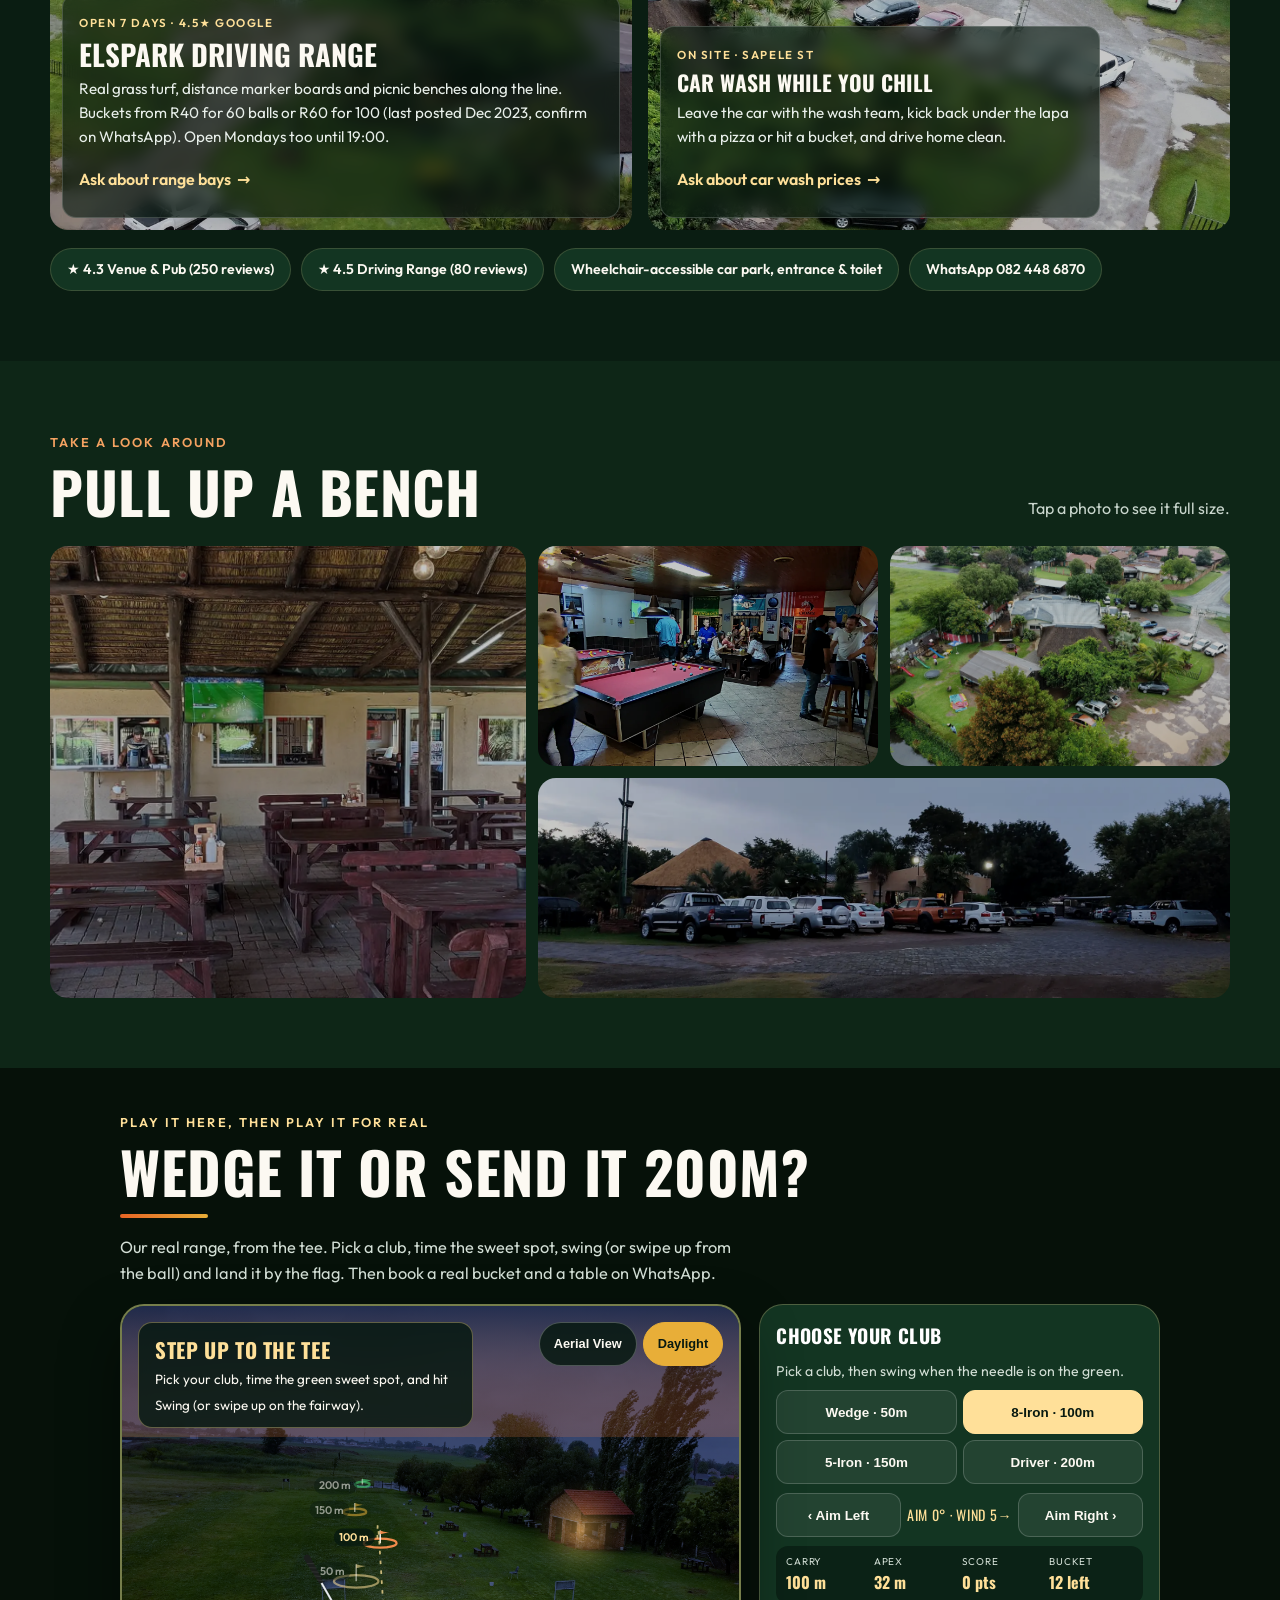
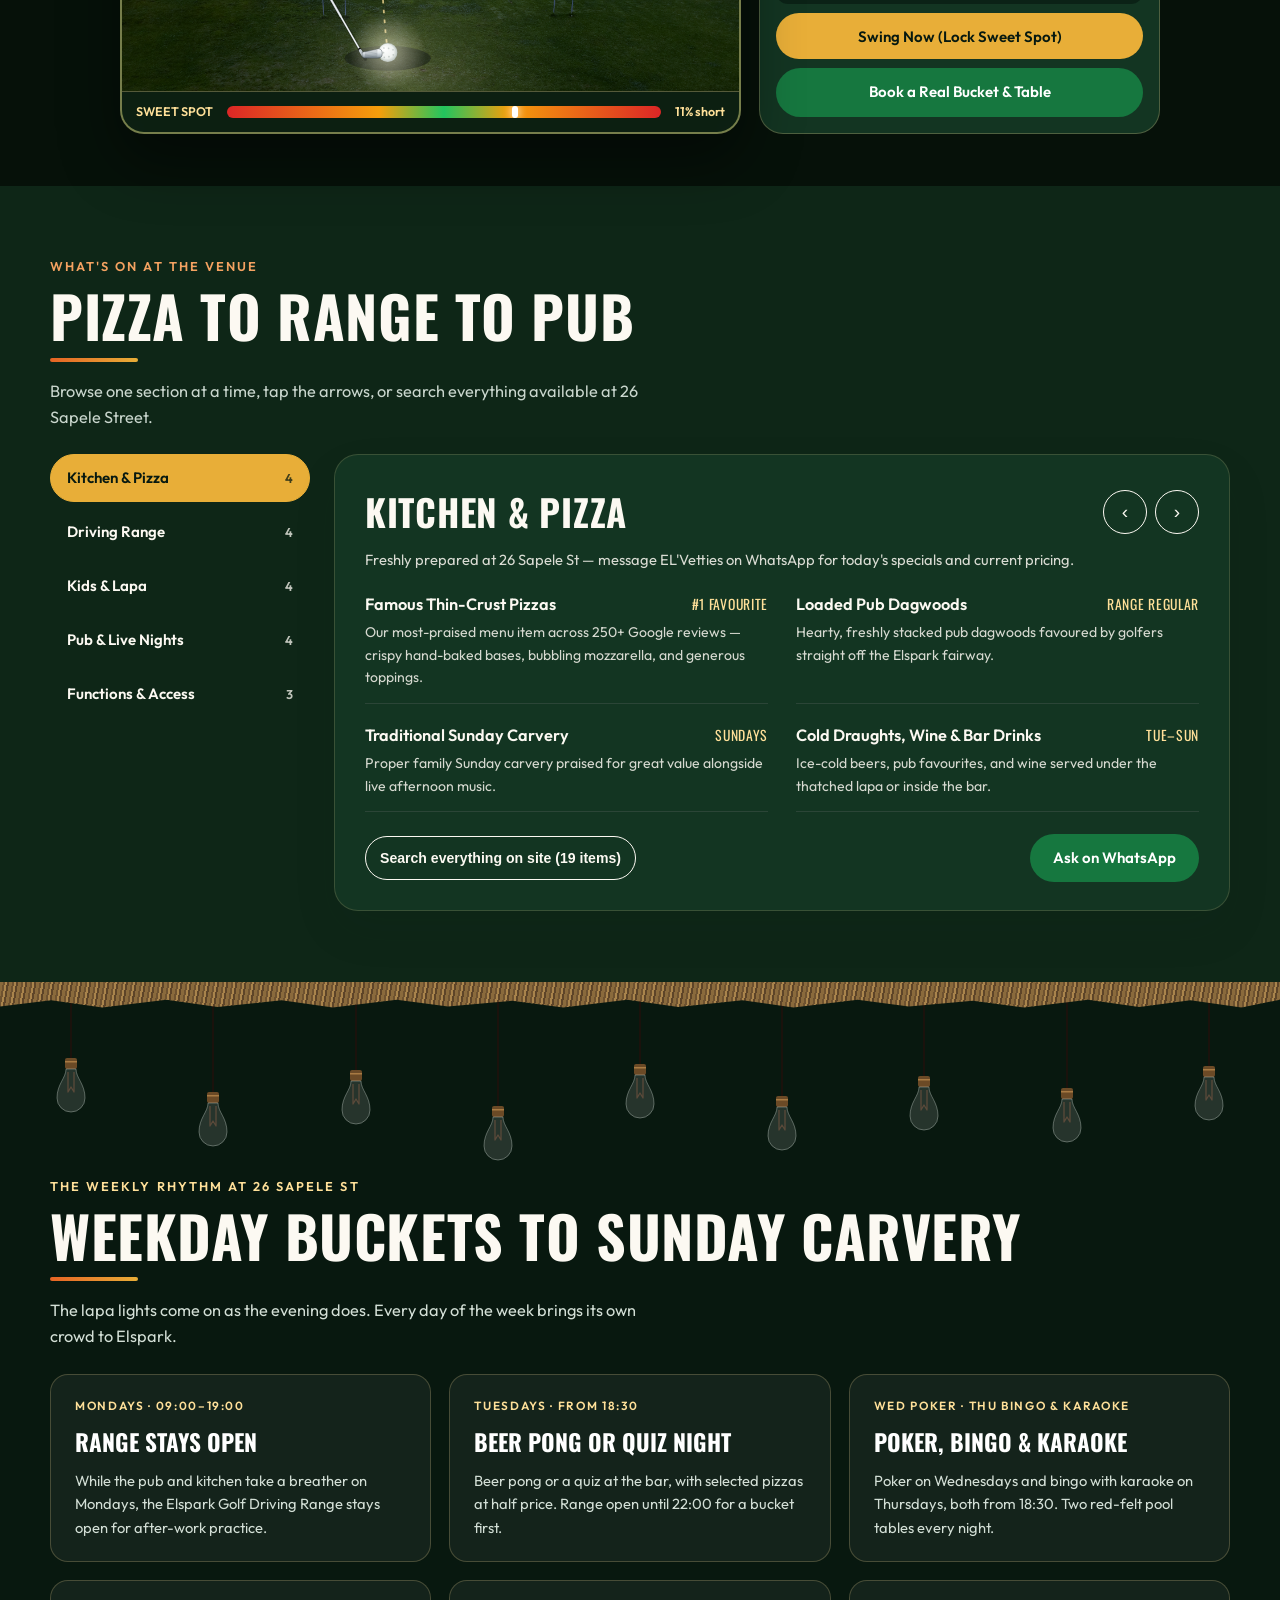
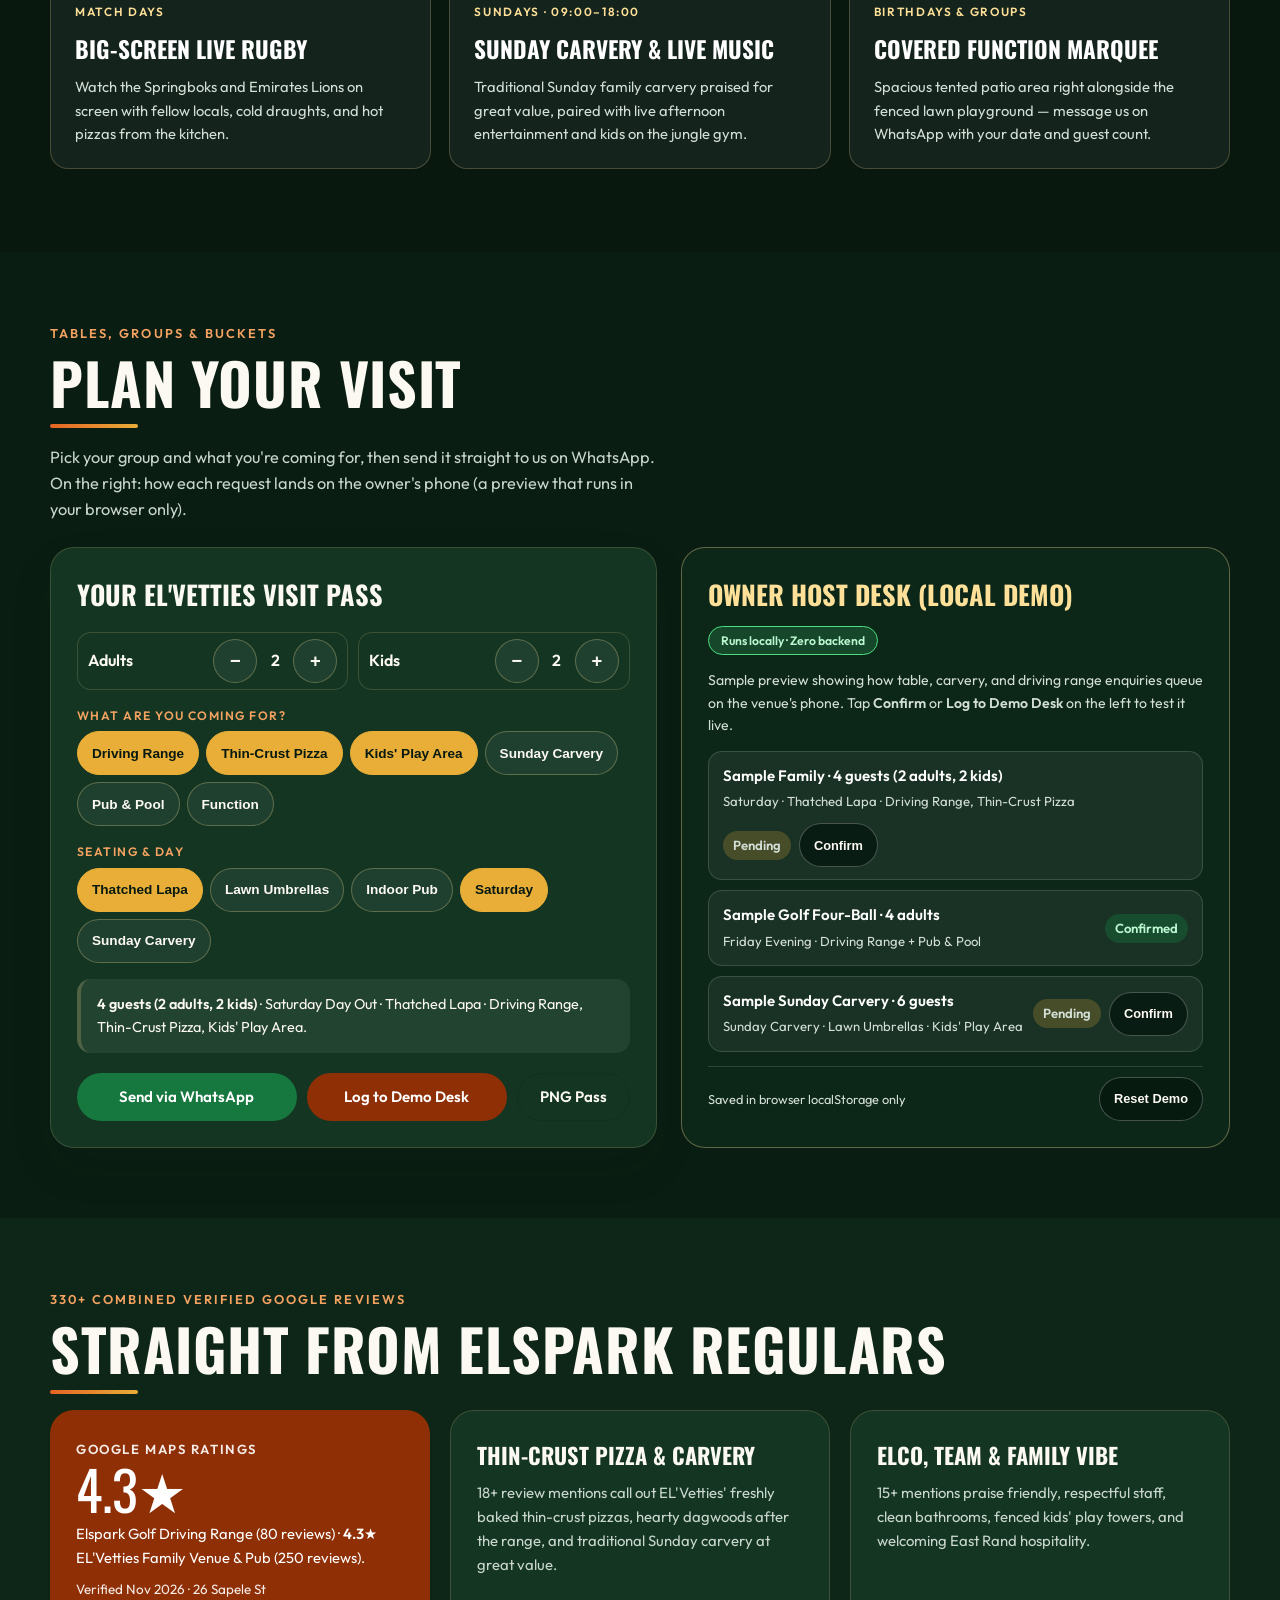
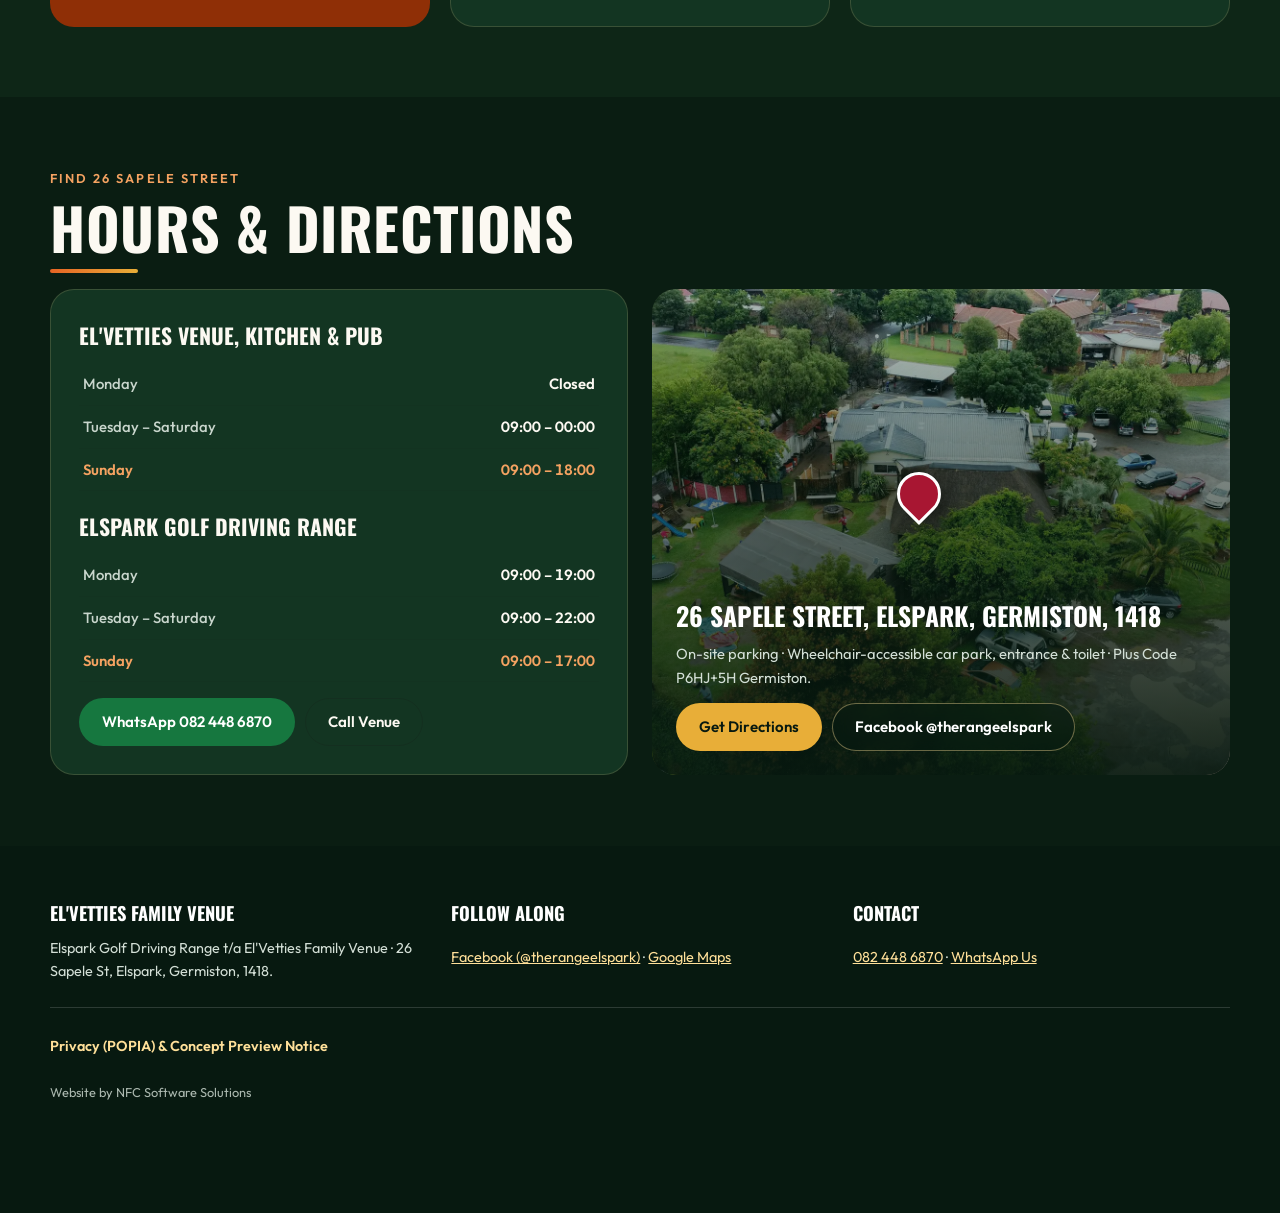
==== commit 9546b035: "Round 3: car wash tile on their own car-park photo ('while you chill'), game buttons pinned, compact" ====
--- a/index.html
+++ b/index.html
@@ -137,11 +137,11 @@
           </article>
 
           <article class="bt bt-wash">
-            <svg class="bt-icon" viewBox="0 0 64 64" aria-hidden="true"><path d="M10 40l5-13c1-3 4-5 7-5h20c3 0 6 2 7 5l5 13v9a3 3 0 01-3 3h-3a3 3 0 01-3-3v-2H19v2a3 3 0 01-3 3h-3a3 3 0 01-3-3z" fill="#FCF9F2"/><path d="M18 38l3-8c.5-1.3 1.6-2 3-2h16c1.4 0 2.5.7 3 2l3 8z" fill="#0F6132"/><circle cx="19" cy="42" r="3" fill="#E8AE38"/><circle cx="45" cy="42" r="3" fill="#E8AE38"/><path d="M22 6c2 4 4 6 4 9a4 4 0 01-8 0c0-3 2-5 4-9zM42 4c2 4 4 6 4 9a4 4 0 01-8 0c0-3 2-5 4-9z" fill="#9FD8FF"/></svg>
+            <img src="img/carwash-bay.webp" alt="Cars lined up on the wet paving of the Sapele Street car park, seen from the air" loading="lazy">
             <div class="bt-body">
               <span class="tri-kicker">On Site · Sapele St</span>
-              <h3>Car Wash While You Play</h3>
-              <p>Leave the car with the wash team, hit a bucket or share a pizza, and drive home clean.</p>
+              <h3>Car Wash While You Chill</h3>
+              <p>Leave the car with the wash team, kick back under the lapa with a pizza or hit a bucket, and drive home clean.</p>
               <a class="bt-link" href="https://wa.me/27824486870?text=Hi%20EL'Vetties%2C%20what%20are%20your%20car%20wash%20prices%20and%20hours%3F" target="_blank" rel="noopener noreferrer">Ask about car wash prices <span aria-hidden="true">→</span></a>
             </div>
           </article>
@@ -215,16 +215,10 @@
           </div>
 
           <div class="pit-panel">
-            <div class="step-chips" id="stepChips">
-              <span class="step-chip active" data-s="0">1. Club</span>
-              <span class="step-chip" data-s="1">2. Swing</span>
-              <span class="step-chip" data-s="2">3. Flight</span>
-              <span class="step-chip" data-s="3">4. Green</span>
-              <span class="step-chip" data-s="4">5. Lekker!</span>
-            </div>
+            
 
             <h3 id="panelTitle">CHOOSE YOUR CLUB</h3>
-            <p id="panelDesc">Every shot flies over the real Elspark fairway. Turn the sound on to hear the strike.</p>
+            <p id="panelDesc">Pick a club, then swing when the needle is on the green.</p>
 
             <div class="club-row" role="group" aria-label="Select golf club">
               <button type="button" class="club-opt" data-club="0" aria-pressed="false">Wedge · 50m</button>
@@ -246,7 +240,7 @@
               <div><span>Bucket</span><strong id="telBucket">12 left</strong></div>
             </div>
 
-            <div class="pit-prog"><div class="pit-prog-fill" id="pitProgFill"></div></div>
+            
 
             <button type="button" class="btn btn-gold" id="swingBtn" style="width:100%">Swing Now (Lock Sweet Spot)</button>
             <a class="btn btn-wa" id="pitWaCta" href="https://wa.me/27824486870?text=Hi%20EL'Vetties%2C%20I%20just%20played%20the%203D%20range%20and%20want%20to%20book%20a%20real%20bucket%20and%20pizza%20table!" target="_blank" rel="noopener noreferrer" style="width:100%">Book a Real Bucket &amp; Table</a>
@@ -298,17 +292,17 @@
         </p>
 
         <div class="nights-grid">
-          <article class="night-card lit">
+          <article class="night-card">
             <span class="night-kicker">Mondays · 09:00–19:00</span>
             <h3>Range Stays Open</h3>
             <p>While the pub and kitchen take a breather on Mondays, the Elspark Golf Driving Range stays open for after-work practice.</p>
           </article>
-          <article class="night-card lit">
+          <article class="night-card">
             <span class="night-kicker">Tuesdays · from 18:30</span>
             <h3>Beer Pong or Quiz Night</h3>
             <p>Beer pong or a quiz at the bar, with selected pizzas at half price. Range open until 22:00 for a bucket first.</p>
           </article>
-          <article class="night-card lit">
+          <article class="night-card">
             <span class="night-kicker">Wed Poker · Thu Bingo &amp; Karaoke</span>
             <h3>Poker, Bingo &amp; Karaoke</h3>
             <p>Poker on Wednesdays and bingo with karaoke on Thursdays, both from 18:30. Two red-felt pool tables every night.</p>
--- a/css/house.css
+++ b/css/house.css
@@ -47,13 +47,12 @@
 .bt-range { grid-column: 1 / 3; grid-row: 1 / 3; }
 .bt-pizza { grid-column: 3; grid-row: 1; }
 .bt-lapa { grid-column: 4; grid-row: 1; }
-.bt-wash { grid-column: 3 / 5; grid-row: 2; background: var(--wa-hover); flex-direction: row; align-items: center; gap: 20px; padding: 24px; }
+.bt-wash { grid-column: 3 / 5; grid-row: 2; }
 .bt-body { /* text over the photo sits in a frosted ice box (house standard) */
   position: relative; margin: 12px; padding: 14px 16px 16px; border-radius: 14px;
   background: rgba(7, 25, 16, .62); border: 1px solid rgba(255, 255, 255, .18);
   -webkit-backdrop-filter: blur(8px); backdrop-filter: blur(8px);
 }
-.bt-wash .bt-body { margin: 0; padding: 0; background: none; border: 0; -webkit-backdrop-filter: none; backdrop-filter: none; }
 .bt-body .tri-kicker { color: var(--gold-lt); font-size: .72rem; }
 .bt-body h3 { margin: 4px 0 6px; font-family: var(--head); font-size: 1.35rem; line-height: 1.1; text-transform: uppercase; }
 .bt-range .bt-body h3 { font-size: 1.8rem; }
@@ -62,7 +61,6 @@
 .bt-link span { transition: transform .2s ease; }
 .bt-link:hover span, .bt-link:focus-visible span { transform: translateX(3px); }
 .bt-link:hover { text-decoration: underline; text-underline-offset: 4px; }
-.bt-icon { width: 84px; height: 84px; flex-shrink: 0; }
 .chip-strip { margin-top: 18px; }
 @media (max-width: 960px) {
   .bento { grid-template-columns: repeat(2, minmax(0, 1fr)); grid-template-rows: none; }
@@ -74,8 +72,6 @@
   .bento { grid-template-columns: 1fr; gap: 12px; }
   .bt-range { min-height: 420px; }
   .bt-pizza, .bt-lapa { min-height: 320px; }
-  .bt-wash { padding: 20px; gap: 14px; align-items: flex-start; }
-  .bt-icon { width: 56px; height: 56px; }
 }
 
 /* ---------- Photo gallery (replaces the 380svh 3D reel) ---------- */
@@ -150,7 +146,6 @@
 [data-theme="night"] .sec-dark { background: #061109; }
 [data-theme="night"] .hero-bg img { filter: brightness(.55) saturate(.7) hue-rotate(12deg); }
 [data-theme="night"] .bt > img, [data-theme="night"] .gal-tile img { filter: brightness(.78) saturate(.85); }
-[data-theme="night"] .bt-wash { background: #123d24; }
 [data-theme="night"] :is(.menu-panel, .book-card, .rv-card, .info-card, .cnt-box, .info-chip, dialog.modal) {
   background: var(--forest-card); border-color: rgba(255, 224, 153, .16); color: var(--ink);
 }
@@ -229,3 +224,41 @@
   .night-card h3 { font-size: 1.25rem; }
 }
 .bt-range > img { object-position: 74% 50%; }
+.bt-wash .bt-body { max-width: 440px; }
+
+/* ---------- Game, 27 Nov round 3 (user): buttons stay put top right; the panel fits beside the stage so you never scroll to swing ---------- */
+.stage-overlay { display: block; }
+.stage-callout { max-width: calc(100% - 250px); }
+.mode-pills { position: absolute; top: 0; right: 0; flex-direction: row; }
+#pit .pit-panel { gap: 9px; padding: 16px; }
+#pit .pit-panel h3 { font-size: 1.2rem; }
+#pit .club-row, #pit .aim-row { gap: 6px; }
+#pit .club-opt { min-height: 44px; padding: 0 8px; font-size: .84rem; }
+#pit .tel-grid { grid-template-columns: repeat(4, minmax(0, 1fr)); gap: 4px; padding: 8px 10px; }
+#pit .tel-grid strong { font-size: 1rem; }
+#pit .tel-grid span { font-size: .62rem; }
+@media (min-width: 961px) { #pit .pit-grid { align-items: stretch; } #pit .pit-panel { justify-content: space-between; } }
+@media (max-width: 640px) {
+  .stage-callout { max-width: calc(100% - 120px); }
+  .mode-pills { flex-direction: column; gap: 6px; }
+}
+
+/* ---------- Hero headline stands out (user, 27 Nov) ---------- */
+.hero-copy h1 {
+  font-size: clamp(2.8rem, 8.4vw, 6.3rem); line-height: .94; letter-spacing: .01em; margin-bottom: 18px;
+  text-shadow: 0 2px 0 rgba(0, 0, 0, .35), 0 10px 40px rgba(0, 0, 0, .65);
+}
+.hero-copy h1 span { color: var(--gold); display: inline-block; position: relative; }
+.hero-copy h1 span::after { /* a gold stroke under the lapa line */
+  content: ''; position: absolute; left: 4%; right: 4%; bottom: -.08em; height: .09em; border-radius: 99px;
+  background: linear-gradient(90deg, var(--ember-bright), var(--gold)); transform-origin: left; animation: h1-stroke .9s .5s cubic-bezier(.22, 1, .36, 1) both;
+}
+@keyframes h1-stroke { from { transform: scaleX(0); } }
+.hero-scrim { background:
+  radial-gradient(55% 42% at 50% 52%, rgba(7, 25, 16, .55), rgba(7, 25, 16, 0) 100%),
+  linear-gradient(180deg, rgba(7, 25, 16, .55) 0%, rgba(7, 25, 16, .1) 30%, rgba(7, 25, 16, .18) 62%, rgba(7, 25, 16, .7) 100%); }
+@media (prefers-reduced-motion: reduce) { .hero-copy h1 span::after { animation: none; } }
+@media (max-width: 960px) { .bt-wash { min-height: 300px; } }
+.night-card { transition: border-color .7s ease, box-shadow .7s ease, background-color .7s ease; }
+.night-card.lit { border-color: rgba(255, 210, 130, .75); background-color: rgba(255, 190, 100, .07);
+  box-shadow: 0 -10px 34px rgba(255, 178, 84, .22), inset 0 1px 0 rgba(255, 224, 153, .25); }
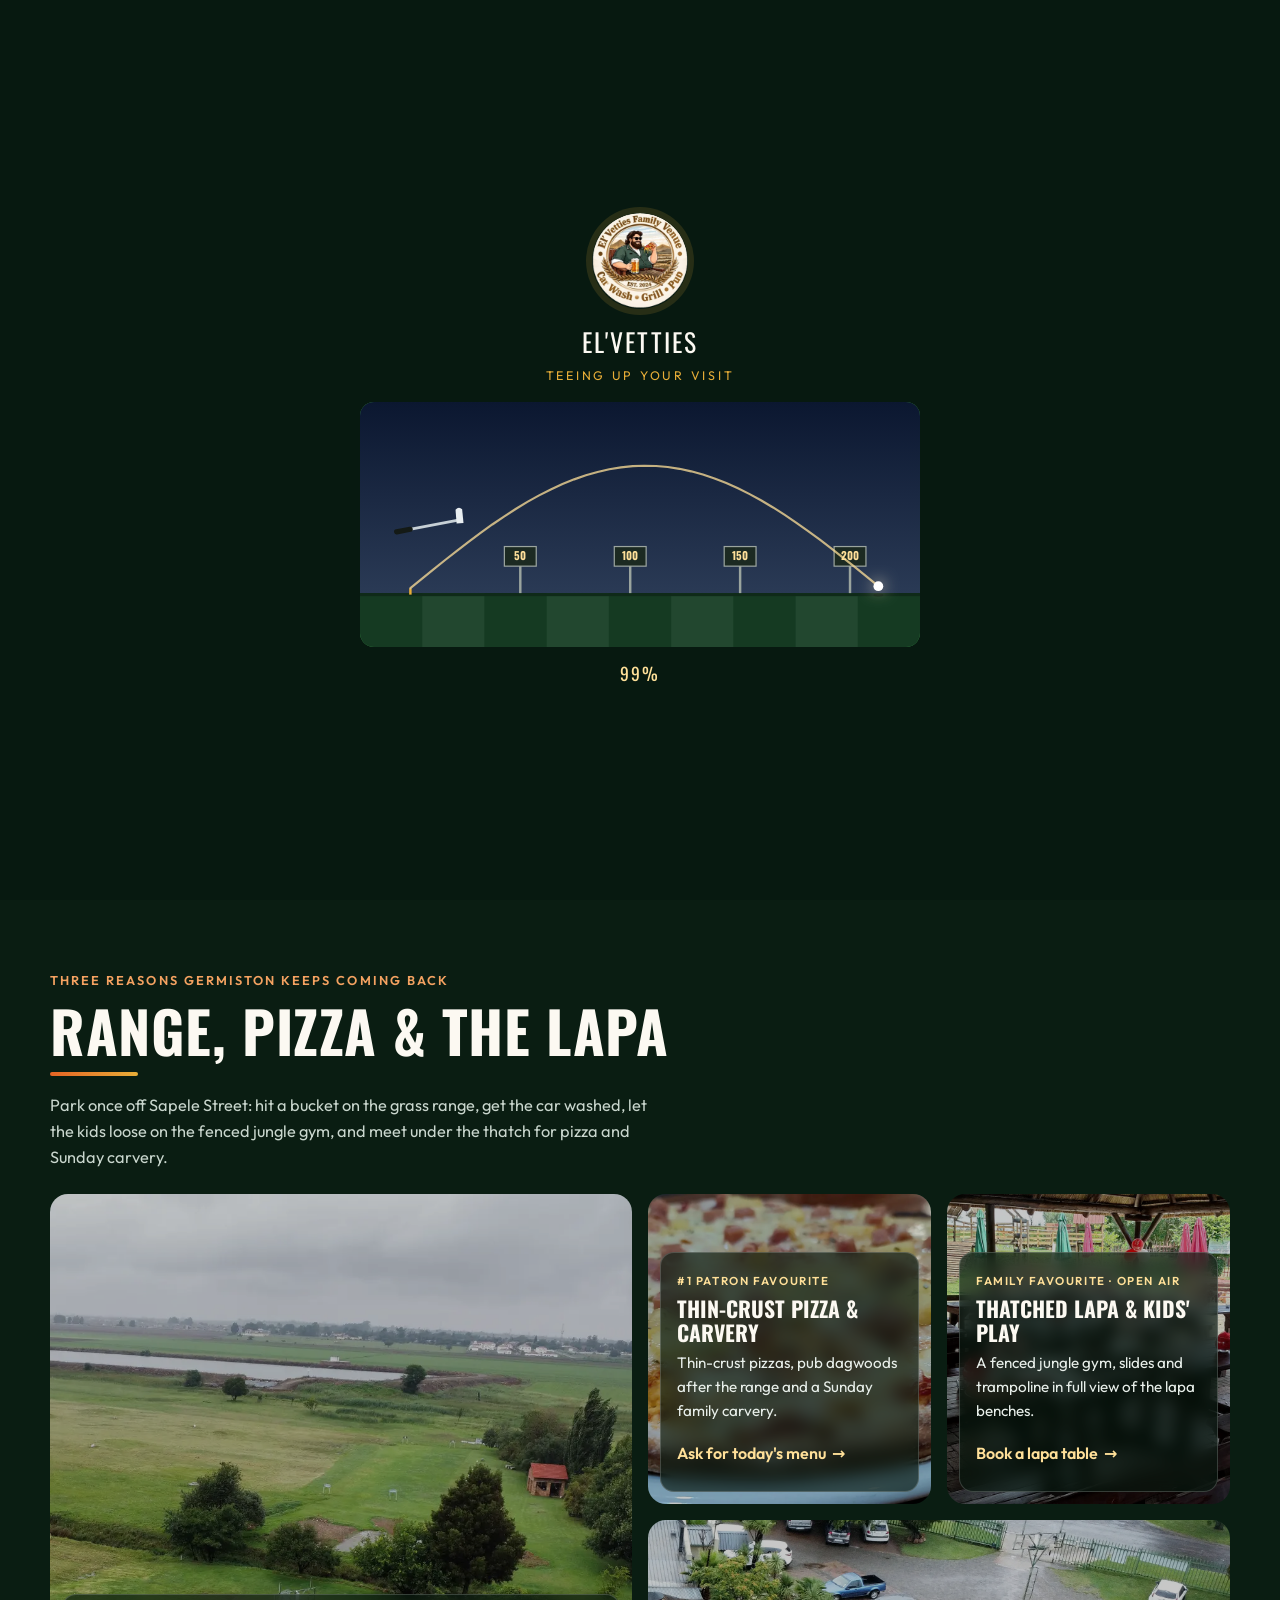
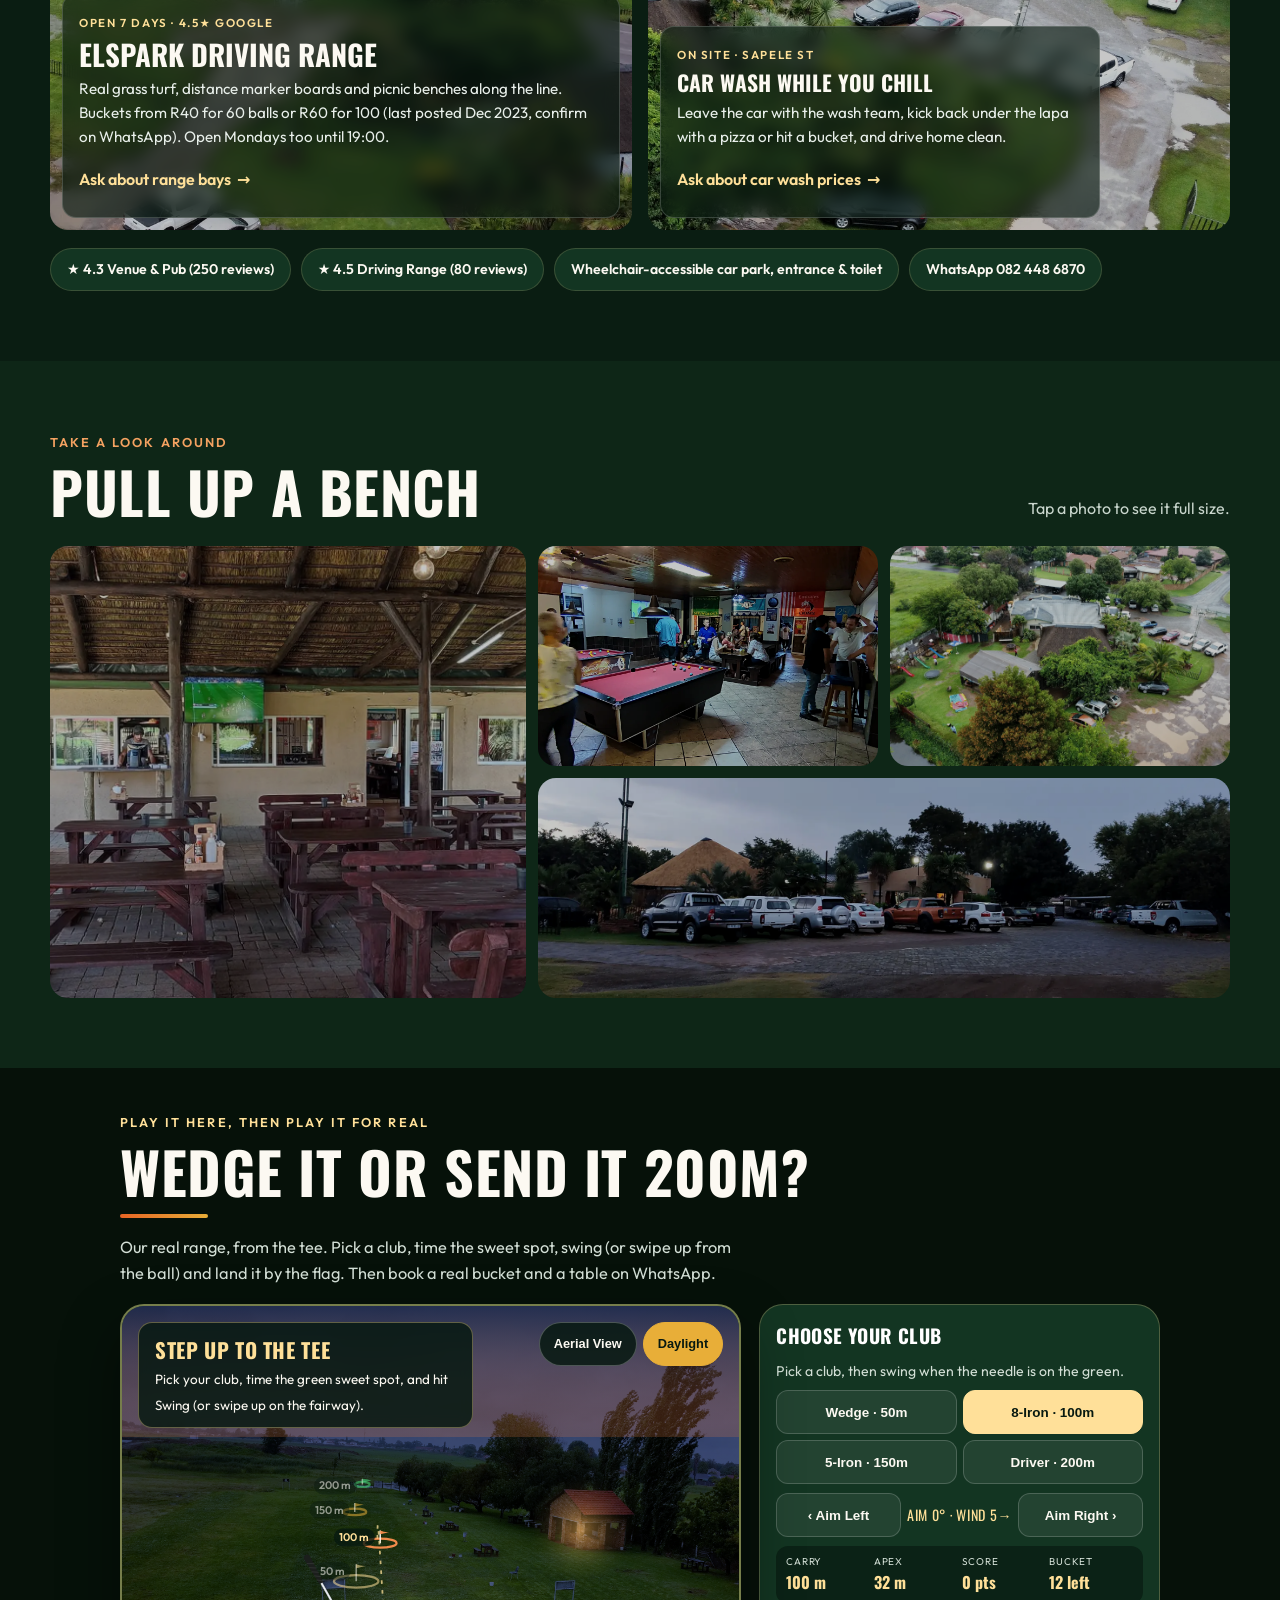
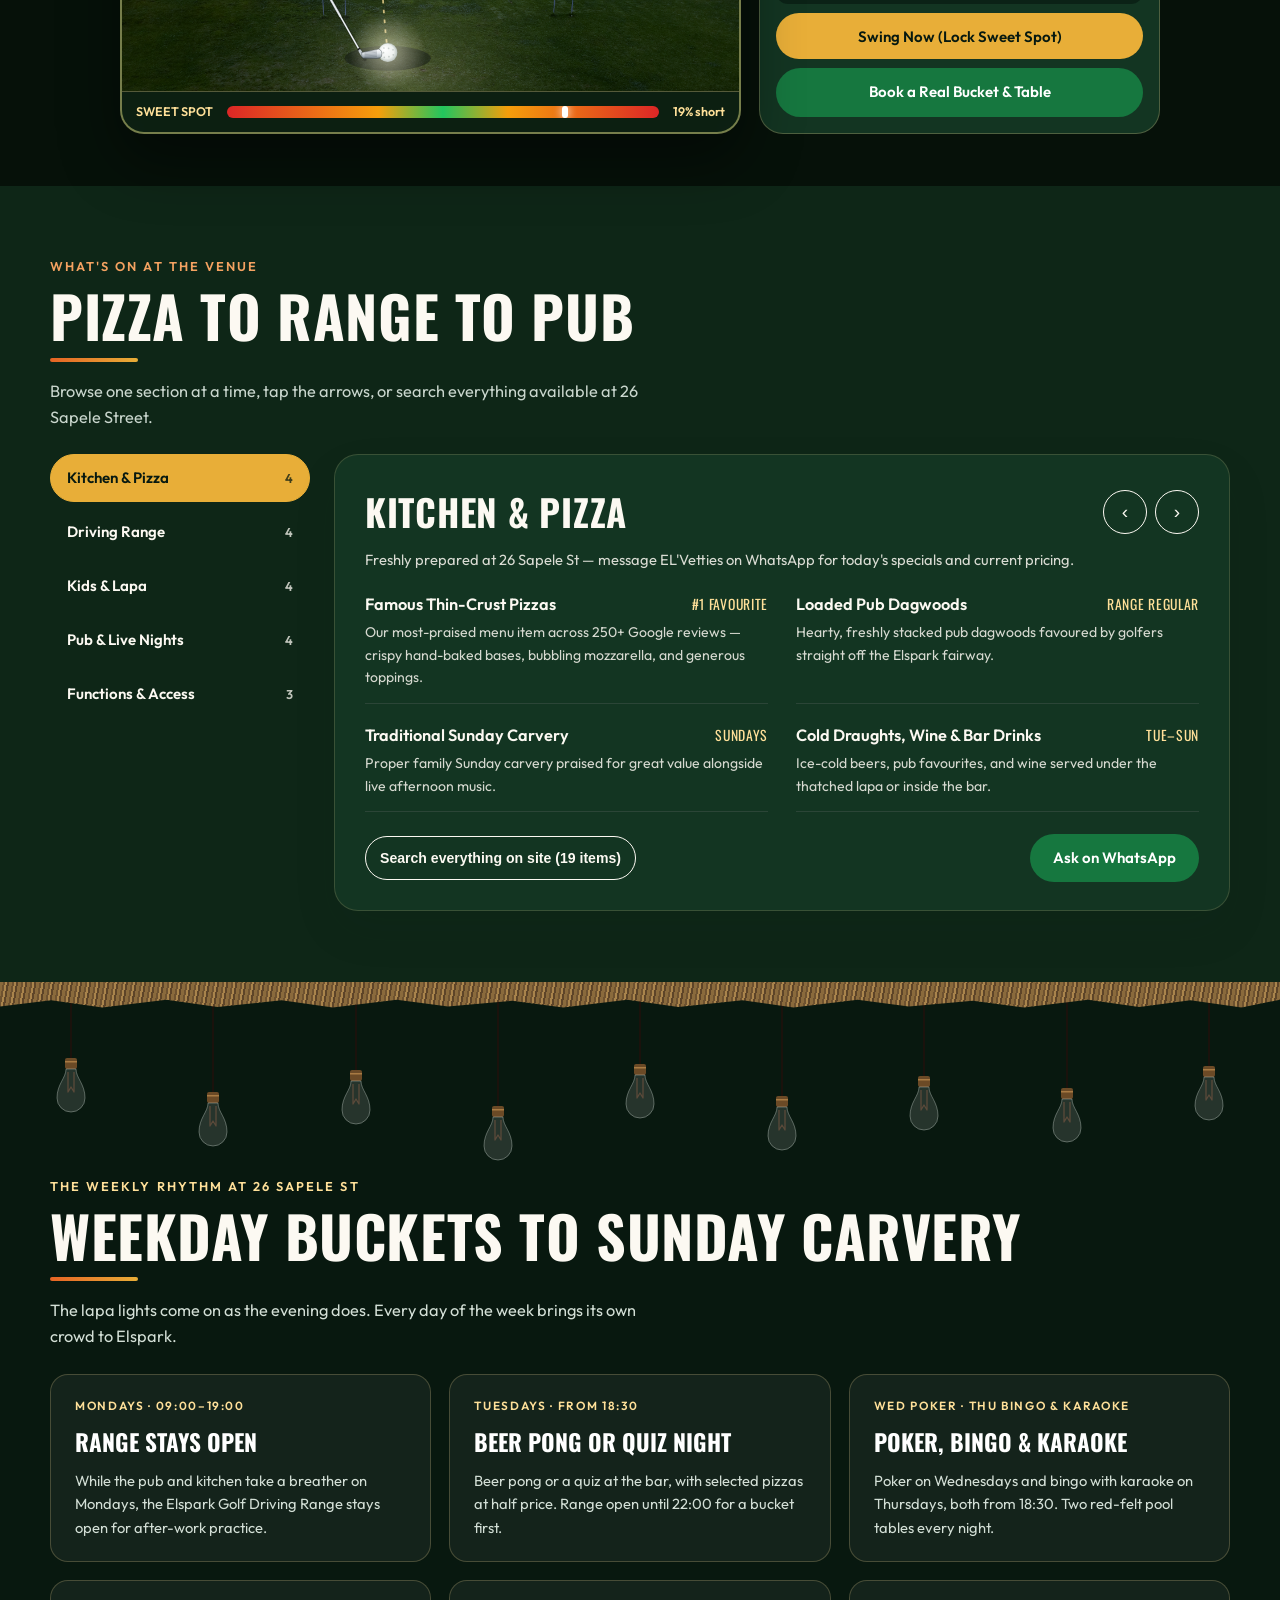
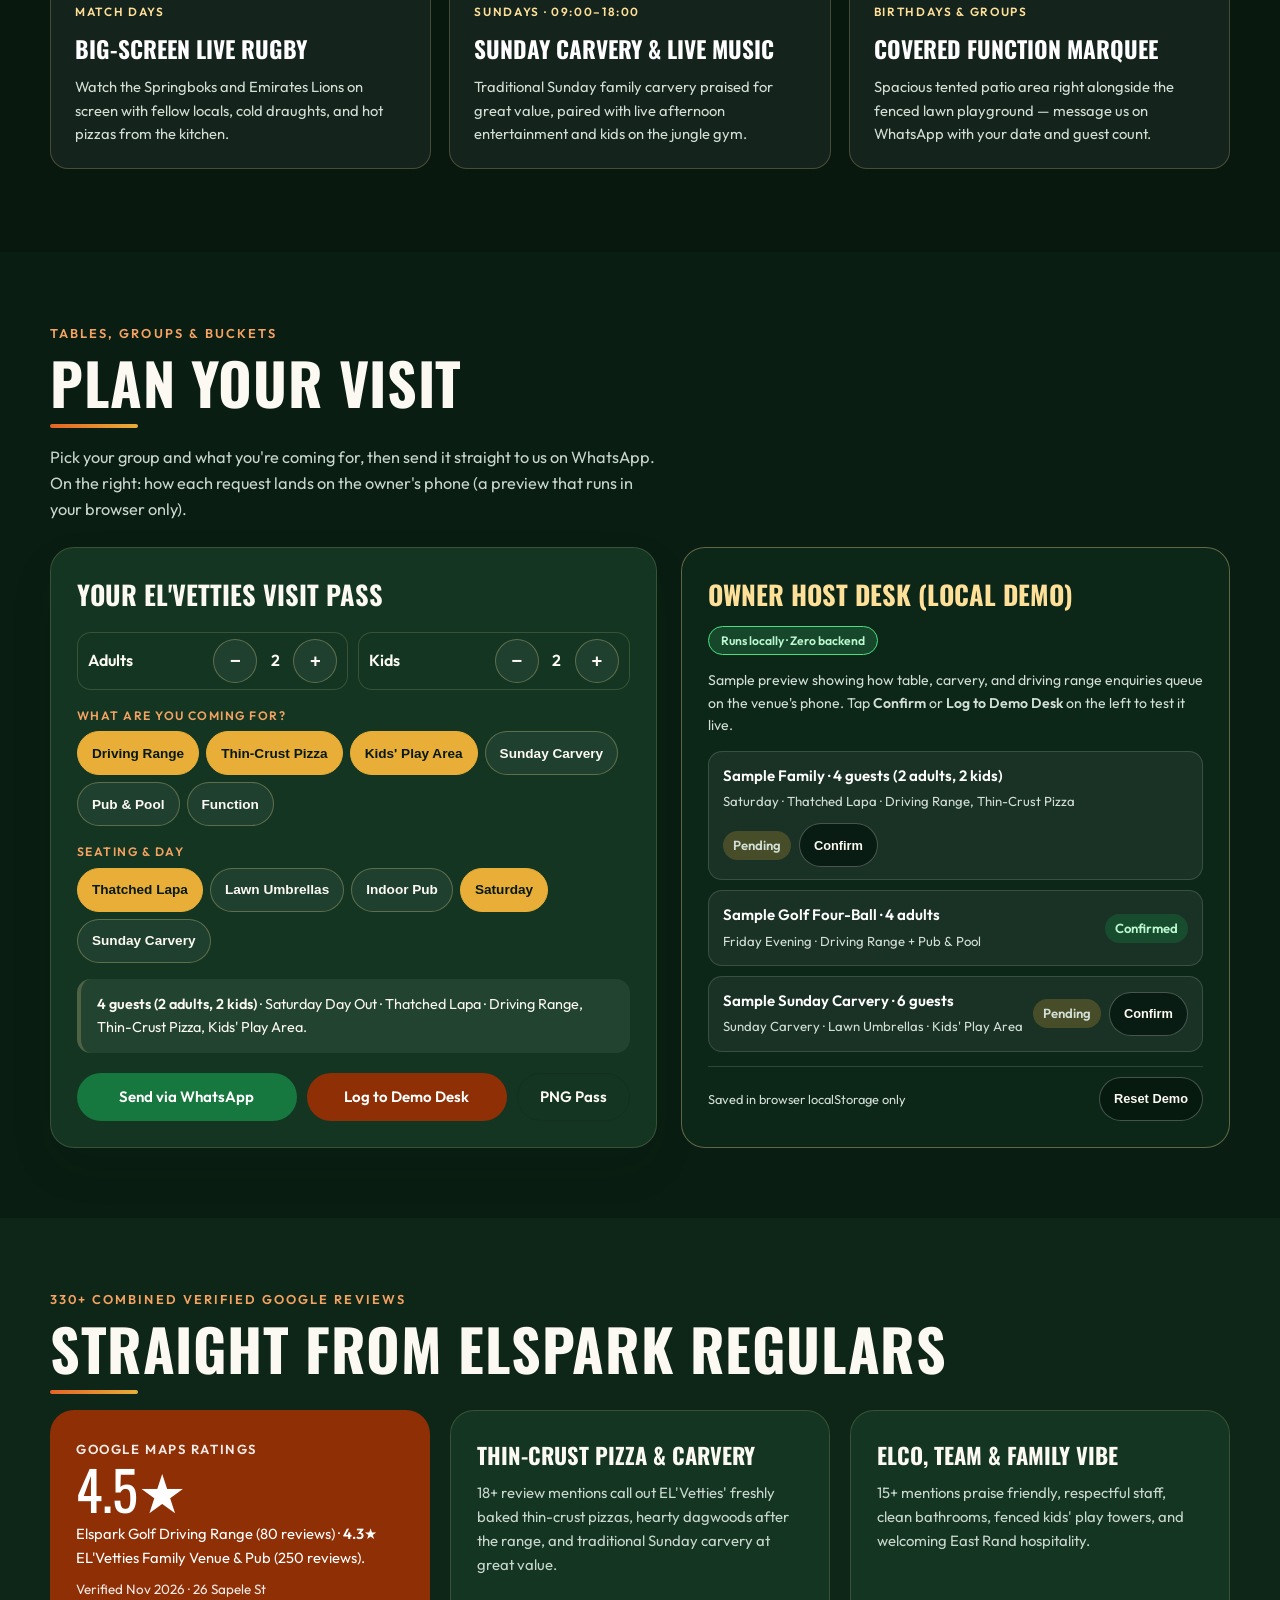
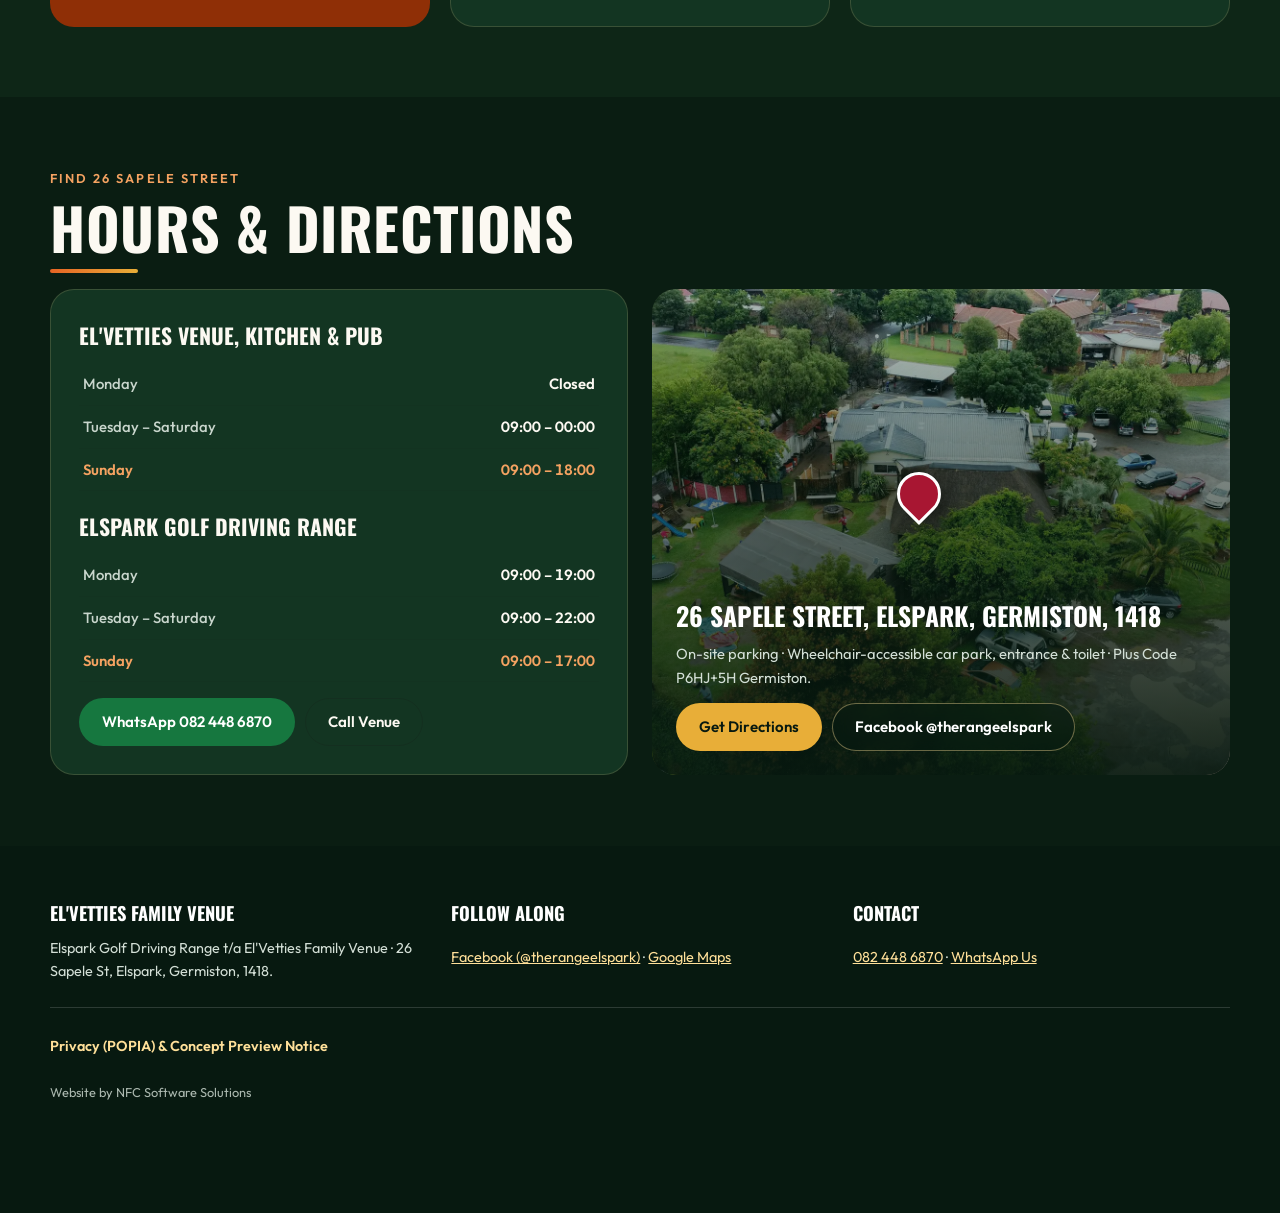
==== commit 7f6cdad0: "Mobile round: balls drop in and bounce on scroll (also with reduced motion), highlights as stacking " ====
--- a/index.html
+++ b/index.html
@@ -87,7 +87,6 @@
           </p>
           <div class="hero-ctas">
             <a class="btn btn-wa" href="https://wa.me/27824486870?text=Hi%20EL'Vetties%2C%20we'd%20like%20to%20book%20a%20table%20at%2026%20Sapele%20St!" target="_blank" rel="noopener noreferrer">Book on WhatsApp</a>
-            <a class="btn btn-gold" href="#pit">Play the Range Game</a>
             <a class="btn btn-ghost" href="#menu">Explore Everything On Site</a>
           </div>
           <div class="mouse-cue" aria-hidden="true"></div>
@@ -106,7 +105,7 @@
         </p>
 
         <div class="bento">
-          <article class="bt bt-range">
+          <article class="bt bt-range" style="--i:0" data-n="01">
             <img src="img/range-fields.webp" alt="Drone view over the Elspark Golf Driving Range: open grass fields, tree lines and the red-roofed brick shelter, with the venue in the foreground">
             <div class="bt-body">
               <span class="tri-kicker">Open 7 Days · 4.5★ Google</span>
@@ -116,7 +115,7 @@
             </div>
           </article>
 
-          <article class="bt bt-pizza">
+          <article class="bt bt-pizza" style="--i:1" data-n="02">
             <img src="img/pizza.webp" alt="Freshly baked EL'Vetties thin-crust ham and pineapple pizza with melted mozzarella and herbs">
             <div class="bt-body">
               <span class="tri-kicker">#1 Patron Favourite</span>
@@ -126,7 +125,7 @@
             </div>
           </article>
 
-          <article class="bt bt-lapa">
+          <article class="bt bt-lapa" style="--i:2" data-n="03">
             <img src="img/lapa-kids.webp" alt="Dark timber picnic tables under the shaded thatched lapa overlooking the wooden kids jungle gym">
             <div class="bt-body">
               <span class="tri-kicker">Family Favourite · Open Air</span>
@@ -136,7 +135,7 @@
             </div>
           </article>
 
-          <article class="bt bt-wash">
+          <article class="bt bt-wash" style="--i:3" data-n="04">
             <img src="img/carwash-bay.webp" alt="Cars lined up on the wet paving of the Sapele Street car park, seen from the air" loading="lazy">
             <div class="bt-body">
               <span class="tri-kicker">On Site · Sapele St</span>
--- a/css/house.css
+++ b/css/house.css
@@ -249,16 +249,38 @@
   text-shadow: 0 2px 0 rgba(0, 0, 0, .35), 0 10px 40px rgba(0, 0, 0, .65);
 }
 .hero-copy h1 span { color: var(--gold); display: inline-block; position: relative; }
-.hero-copy h1 span::after { /* a gold stroke under the lapa line */
-  content: ''; position: absolute; left: 4%; right: 4%; bottom: -.08em; height: .09em; border-radius: 99px;
-  background: linear-gradient(90deg, var(--ember-bright), var(--gold)); transform-origin: left; animation: h1-stroke .9s .5s cubic-bezier(.22, 1, .36, 1) both;
-}
-@keyframes h1-stroke { from { transform: scaleX(0); } }
 .hero-scrim { background:
   radial-gradient(55% 42% at 50% 52%, rgba(7, 25, 16, .55), rgba(7, 25, 16, 0) 100%),
   linear-gradient(180deg, rgba(7, 25, 16, .55) 0%, rgba(7, 25, 16, .1) 30%, rgba(7, 25, 16, .18) 62%, rgba(7, 25, 16, .7) 100%); }
-@media (prefers-reduced-motion: reduce) { .hero-copy h1 span::after { animation: none; } }
 @media (max-width: 960px) { .bt-wash { min-height: 300px; } }
 .night-card { transition: border-color .7s ease, box-shadow .7s ease, background-color .7s ease; }
 .night-card.lit { border-color: rgba(255, 210, 130, .75); background-color: rgba(255, 190, 100, .07);
   box-shadow: 0 -10px 34px rgba(255, 178, 84, .22), inset 0 1px 0 rgba(255, 224, 153, .25); }
+
+/* ---------- Phones + tablets: highlights as the stacking card deck (user 27 Nov: "the fold-over menu vibe we like") ---------- */
+@media (max-width: 960px) {
+  .bento { display: block; }
+  .bt { position: sticky; top: calc(72px + var(--i) * 12px); min-height: min(460px, 68svh); margin-bottom: 18px;
+    box-shadow: 0 -14px 34px rgba(5, 24, 13, .28); }
+  .bt::before { content: attr(data-n); position: absolute; top: 12px; left: 12px; z-index: 2;
+    font-family: var(--head); font-size: 1rem; letter-spacing: .08em; color: var(--forest-deep);
+    background: var(--gold-lt); border-radius: 999px; padding: 3px 11px; }
+  .bt-range, .bt-pizza, .bt-lapa, .bt-wash { min-height: min(460px, 68svh); }
+}
+
+/* ---------- Game on phones (user 27 Nov): nothing covers the range; Swing sits right under the game ---------- */
+@media (max-width: 960px) {
+  #pit .pit-panel { display: flex; flex-direction: column; }
+  #pit #swingBtn { order: -1; min-height: 52px; font-size: 1rem; }
+}
+@media (max-width: 640px) {
+  .stage-box { display: flex; flex-direction: column; }
+  .stage-overlay { position: static; order: 2; display: flex; align-items: center; gap: 8px; padding: 8px 10px;
+    background: #0b2015; border-top: 1px solid rgba(255, 224, 153, .2); pointer-events: auto; }
+  .stage-callout { max-width: none; flex: 1; min-width: 0; padding: 6px 10px; background: none; border: 0; -webkit-backdrop-filter: none; backdrop-filter: none; }
+  .stage-callout strong { font-size: .95rem; white-space: nowrap; overflow: hidden; text-overflow: ellipsis; }
+  .mode-pills { position: static; flex-direction: row; gap: 6px; flex-shrink: 0; }
+  .mode-pills .mini-pill { padding: 0 12px; font-size: .78rem; }
+  .power-bar-wrap { order: 3; }
+  #pitCanvas { order: 1; aspect-ratio: 4 / 3.2; }
+}
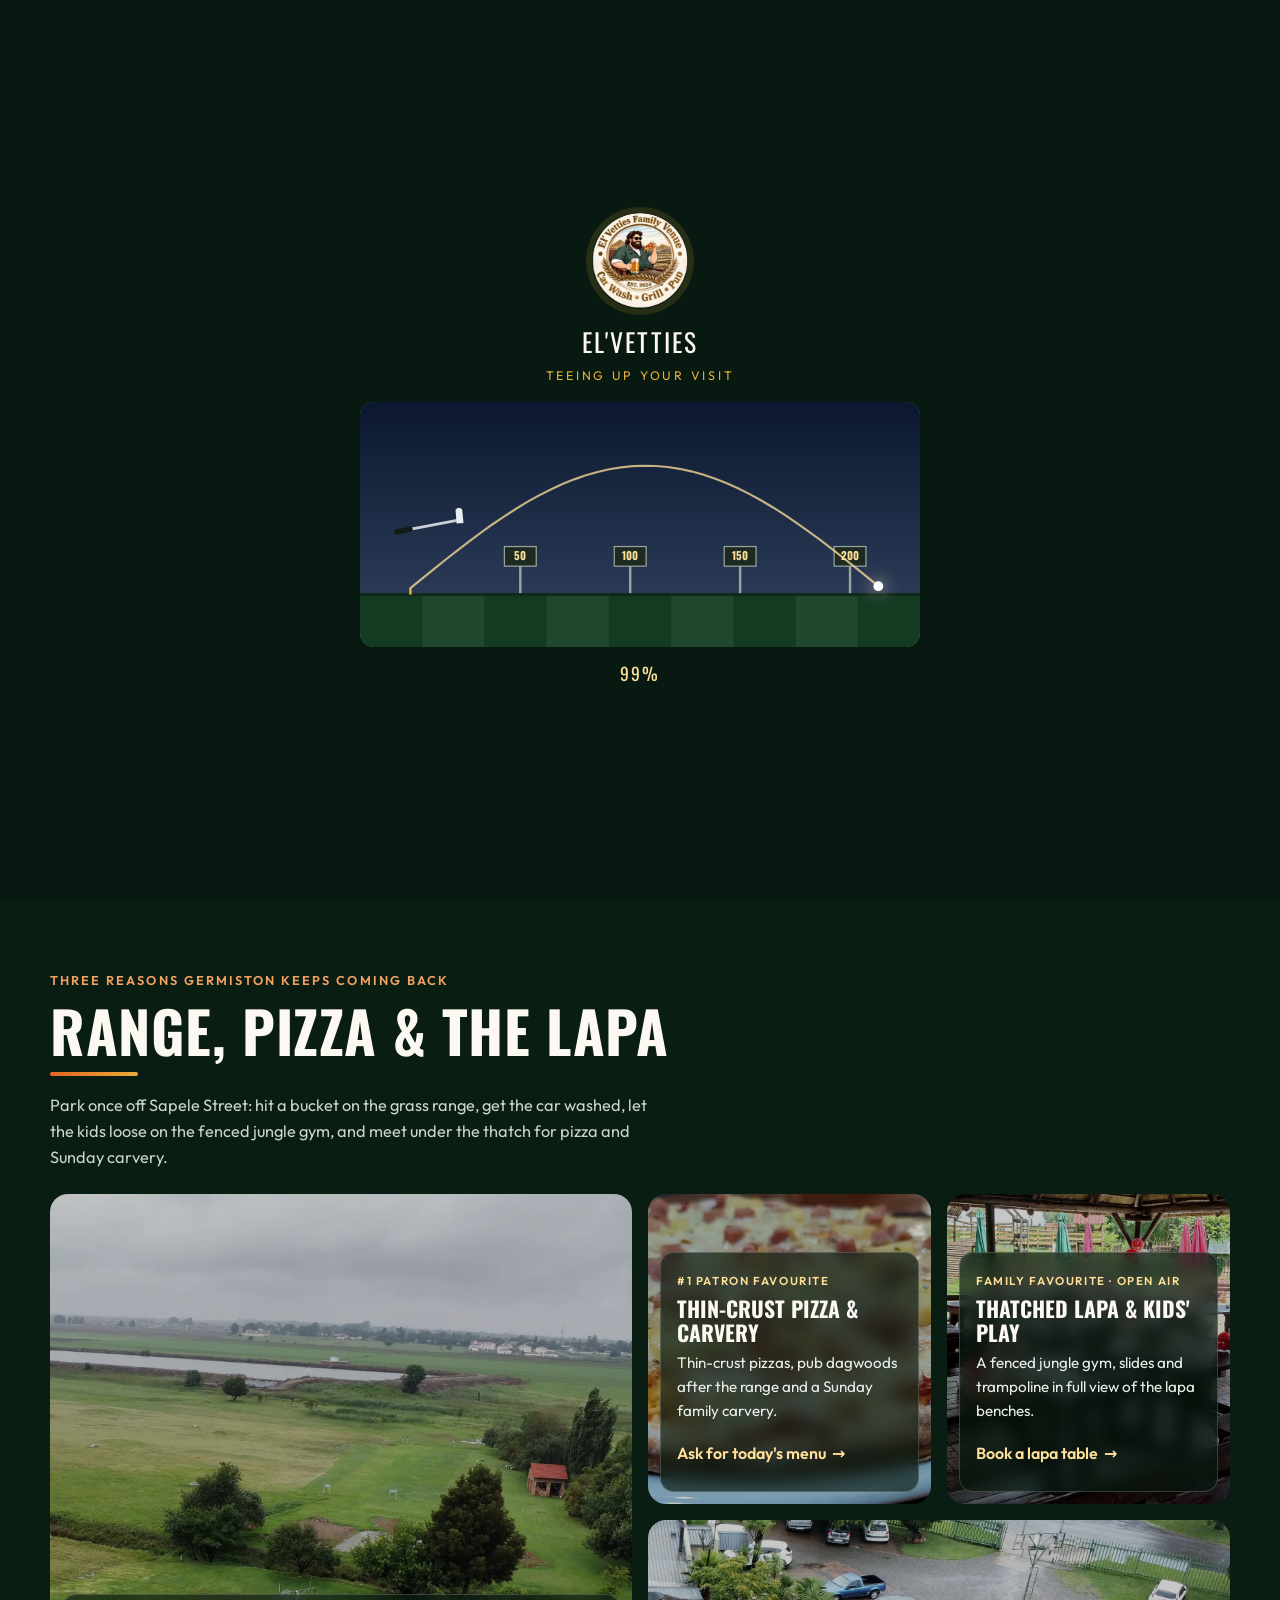
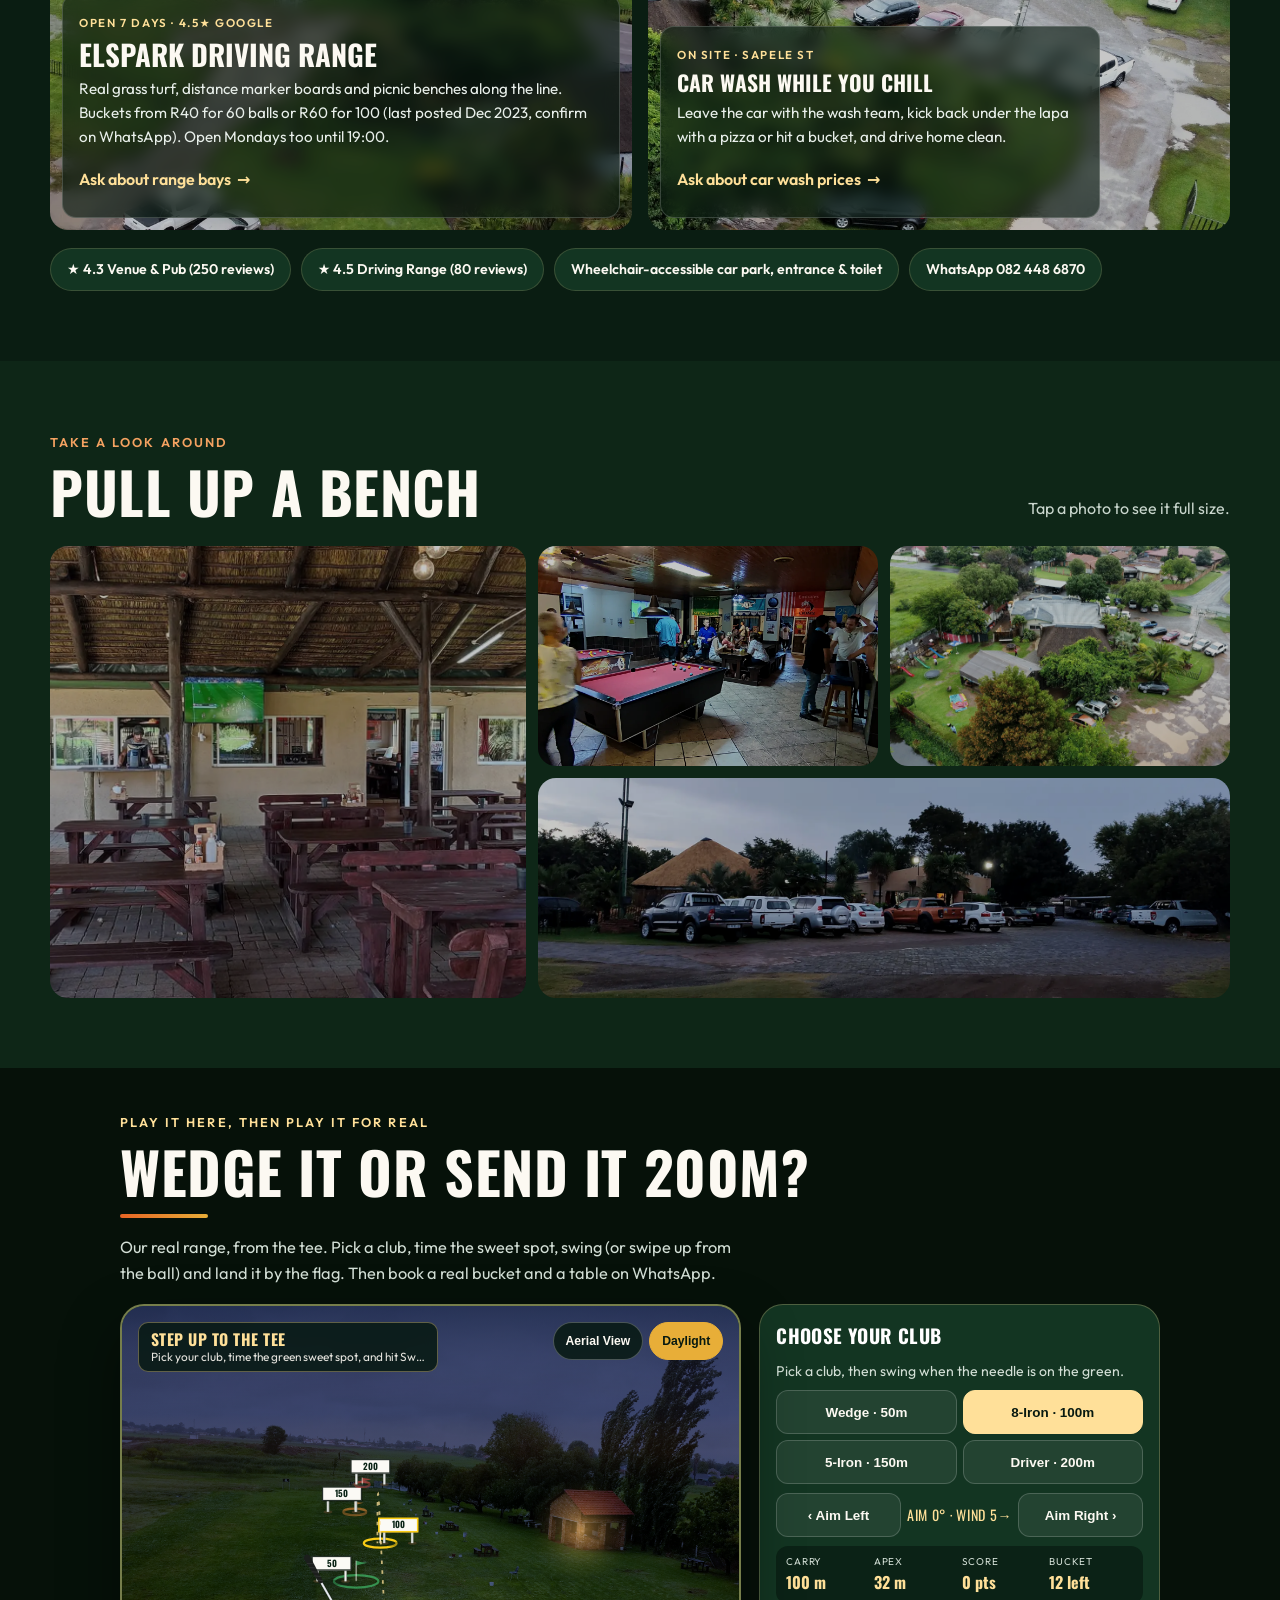
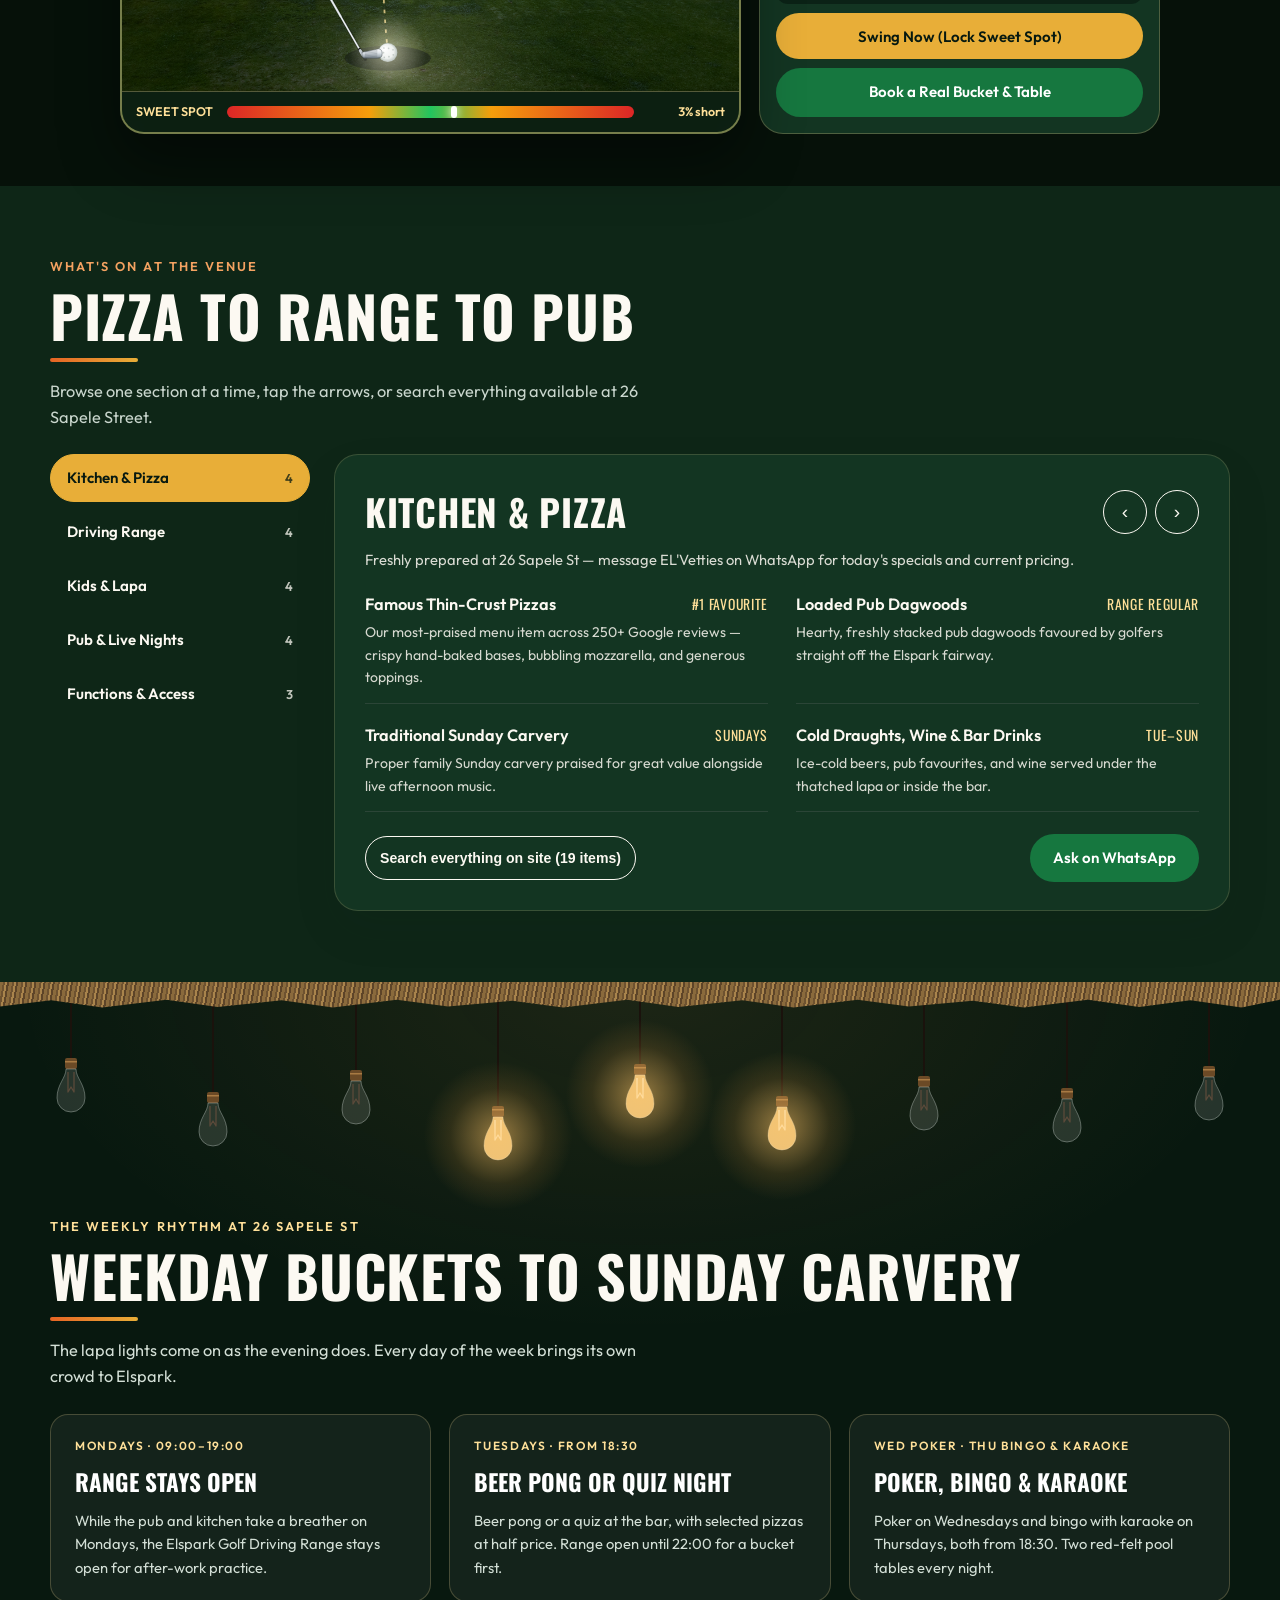
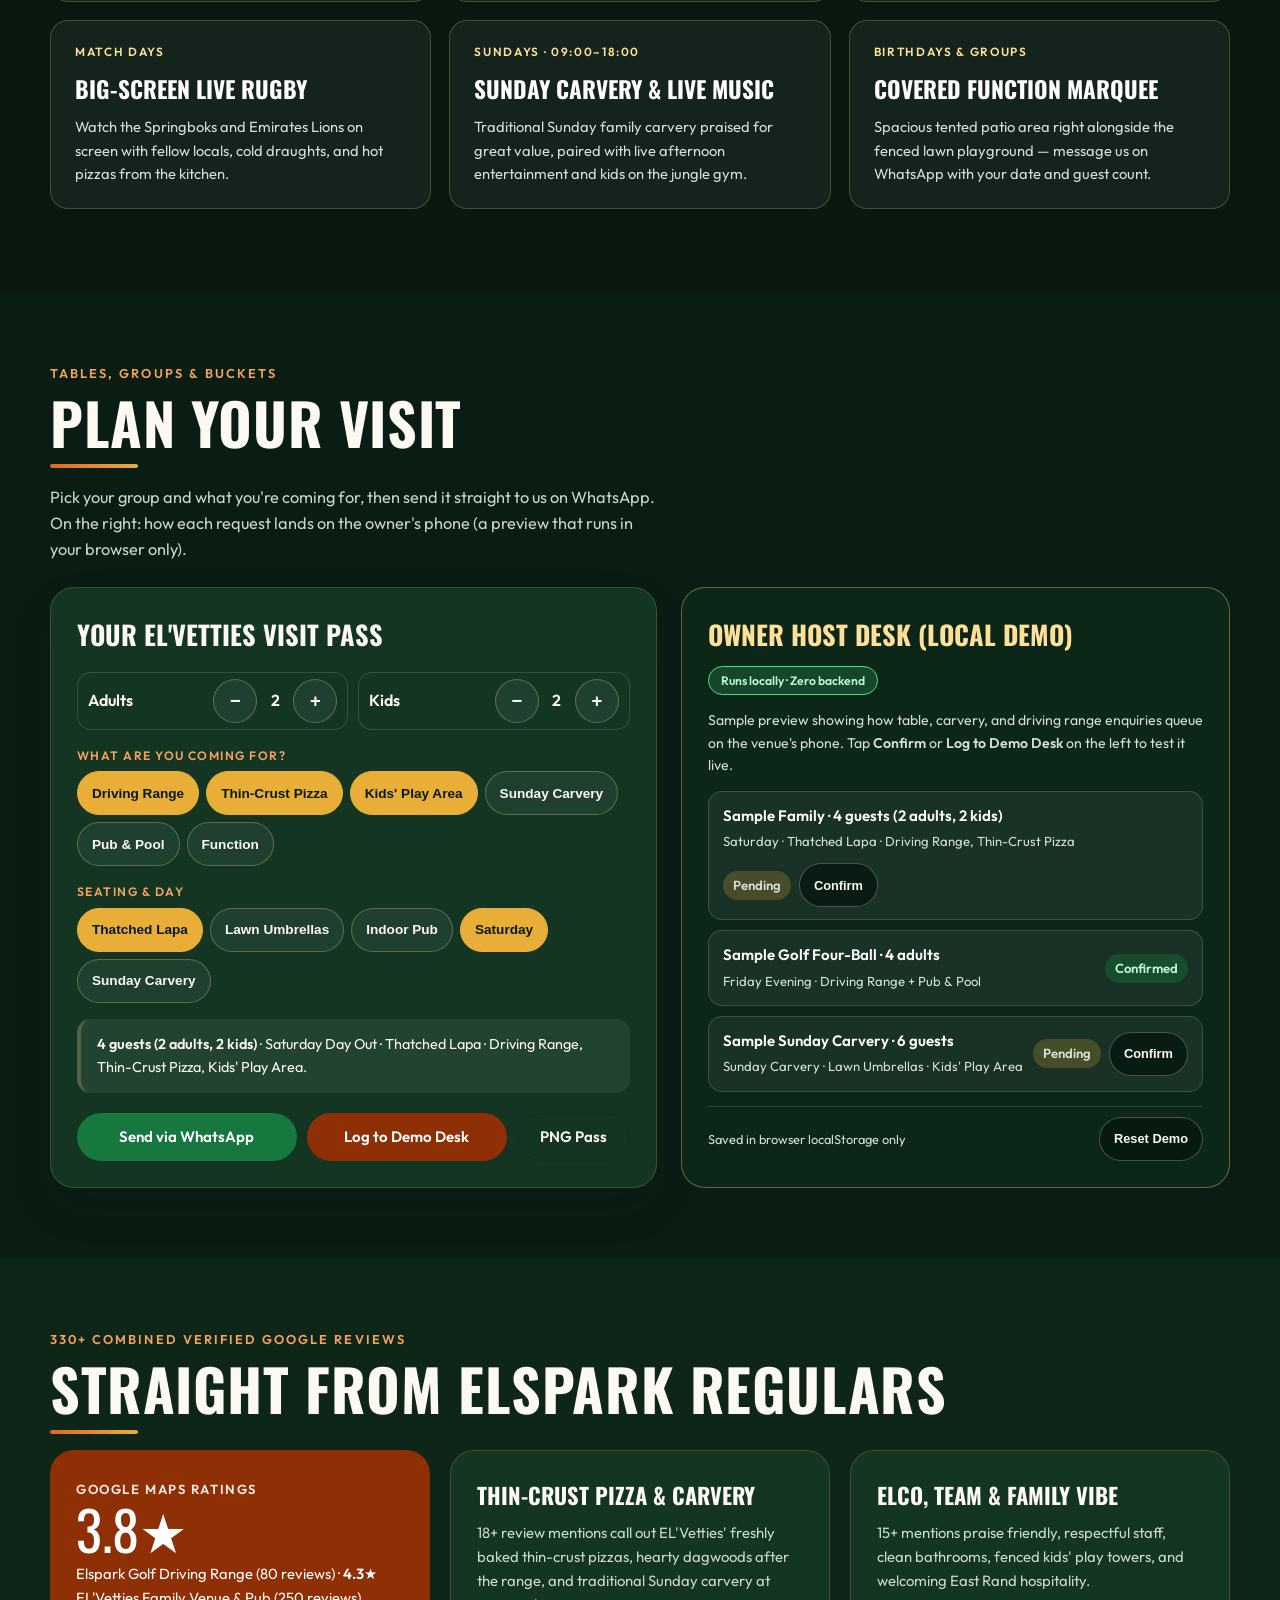
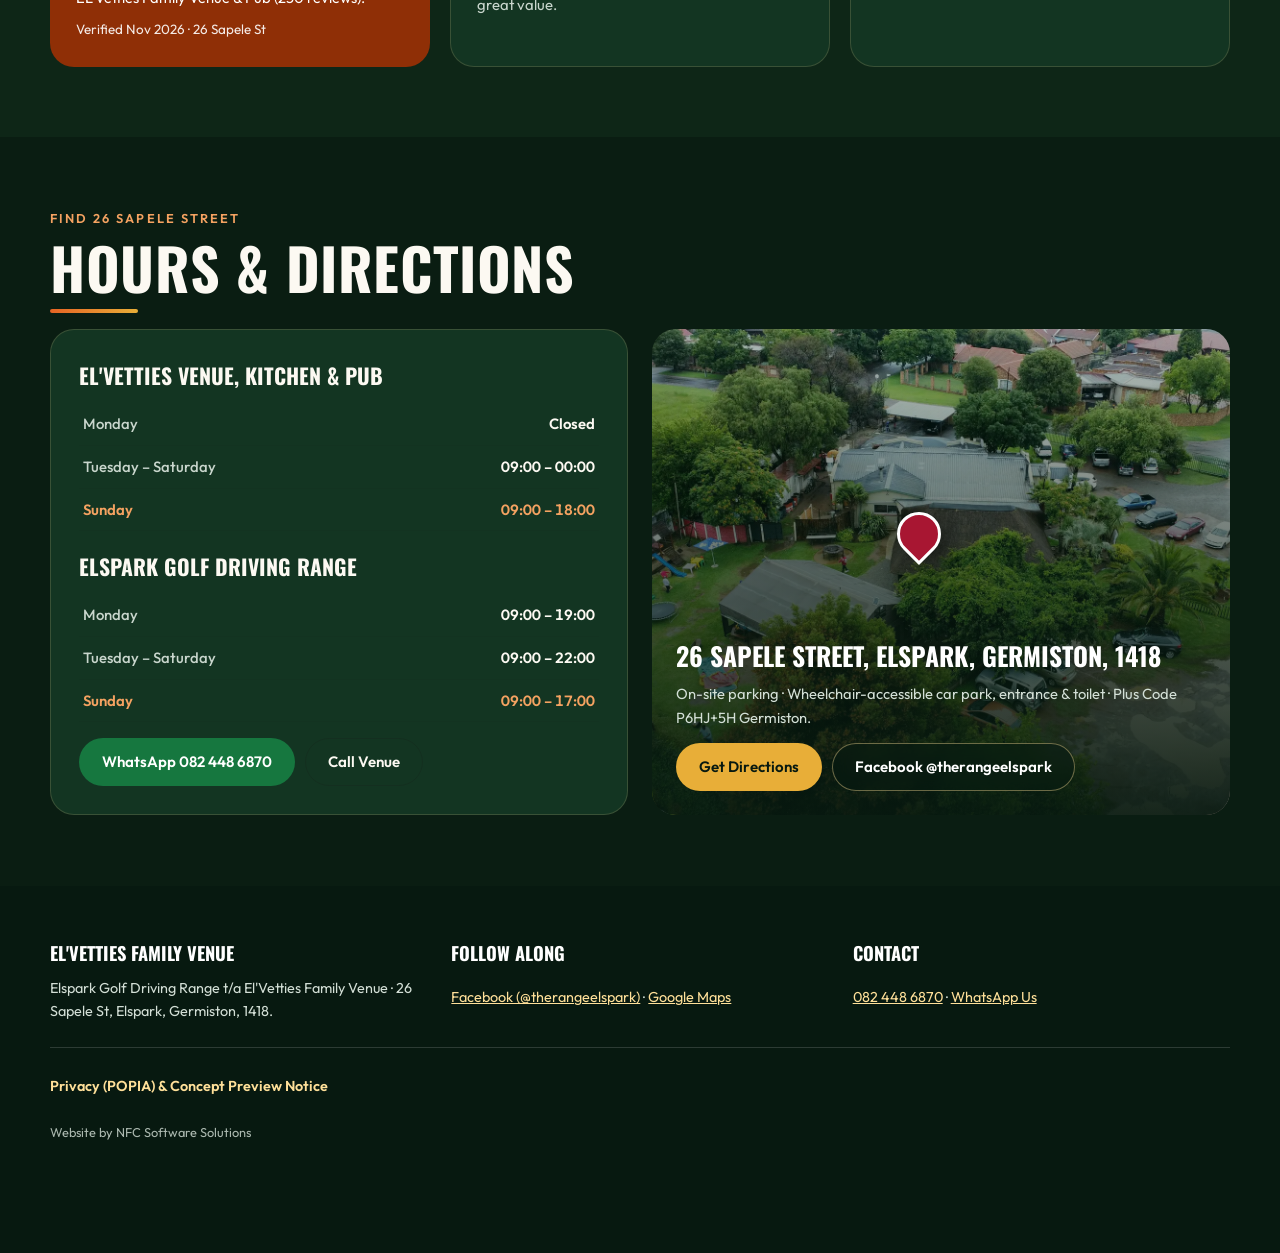
==== commit b03a70ba: "Sweet-spot label always reads N% short (no flicker to 'pure') Co-Authored-By: Claude Opus 5.5 <norep" ====
--- a/index.html
+++ b/index.html
@@ -209,7 +209,7 @@
             <div class="power-bar-wrap" aria-hidden="true">
               <span class="power-label">SWEET SPOT</span>
               <div class="power-track"><div class="power-needle" id="powerNeedle"></div></div>
-              <span class="power-label" id="powerPct">98%</span>
+              <span class="power-label" id="powerPct">0% short</span>
             </div>
           </div>
 
--- a/css/site.css
+++ b/css/site.css
@@ -3,11 +3,6 @@
 section[id] { scroll-margin-top: 84px; }
 @media (prefers-reduced-motion: reduce) {
   html { scroll-behavior: auto; }
-  *, *::before, *::after {
-    animation-duration: 0.01ms !important;
-    animation-iteration-count: 1 !important;
-    transition-duration: 0.01ms !important;
-  }
 }
 
 body {
--- a/css/house.css
+++ b/css/house.css
@@ -137,7 +137,6 @@
 [data-theme="night"] .theme-btn .gball-shade { transform: translateX(-12px); }
 ::view-transition-old(root), ::view-transition-new(root) { animation: none; mix-blend-mode: normal; }
 .theme-fade body { transition: background-color .4s ease, color .4s ease; }
-@media (prefers-reduced-motion: reduce) { .theme-btn .gball, .theme-btn .gball-shade { transition: none; } }
 
 /* ---------- Night palette: flat deep greens, same layout ---------- */
 [data-theme="night"] { --ink: #FCF9F2; --muted: #C9D6CD; --ember: #F4A261; color-scheme: dark; }
@@ -186,7 +185,6 @@
 .pd.on .pd-glow { opacity: 1; animation: pd-ignite 1.1s ease-out; }
 @keyframes pd-ignite { 0% { opacity: 0; } 18% { opacity: .7; } 26% { opacity: .2; } 40% { opacity: .85; } 100% { opacity: 1; } }
 @media (max-width: 640px) { .lapa-lights { height: 170px; } .pd-glow { width: 110px; height: 110px; margin: -55px 0 0 -55px; } }
-@media (prefers-reduced-motion: reduce) { .pd.on .pd-glow { animation: none; } }
 
 /* ---------- Polish ---------- */
 .hero-sub { /* frosted "ice" box for text over the photo */
@@ -284,3 +282,35 @@
   .power-bar-wrap { order: 3; }
   #pitCanvas { order: 1; aspect-ratio: 4 / 3.2; }
 }
+
+/* ---------- Phones: weekly cards as the stacking deck too (user 27 Nov) ---------- */
+@media (max-width: 760px) {
+  .nights-grid { display: block; }
+  .night-card { position: sticky; top: calc(72px + var(--i, 0) * 10px); min-height: 190px; margin-bottom: 14px;
+    background-color: #102a1b; box-shadow: 0 -12px 28px rgba(0, 0, 0, .35); justify-content: center; }
+  .night-card.lit { background-color: #1c3622; }
+  .night-card:nth-child(2) { --i: 1; } .night-card:nth-child(3) { --i: 2; } .night-card:nth-child(4) { --i: 3; }
+  .night-card:nth-child(5) { --i: 4; } .night-card:nth-child(6) { --i: 5; }
+}
+
+/* ---------- Touch feedback: phones never see hover, so presses answer instead ---------- */
+.btn, .bt, .gal-tile, .club-opt, .mini-pill, .p-opt, .cat-btn { transition: transform .15s ease, background-color .2s ease, color .2s ease; }
+.btn:active, .club-opt:active, .mini-pill:active, .p-opt:active, .cat-btn:active { transform: scale(.96); }
+.bt:active, .gal-tile:active { transform: scale(.985); }
+/* game buttons: no phone double-tap delay, no sticky hover tint on touch */
+#pit .btn, #pit .club-opt, #pit .mini-pill, .tee-pad { touch-action: manipulation; -webkit-user-select: none; user-select: none; }
+@media (hover: none) { #pit .btn-gold:hover { background: var(--gold); } #pit .club-opt:hover:not([aria-pressed="true"]) { background: rgba(255, 255, 255, .07); color: var(--light); border-color: rgba(255, 255, 255, .18); } }
+/* game message box: compact so it stays out of the ball's flight (user 27 Nov) */
+.stage-callout { padding: 7px 12px; border-radius: 10px; max-width: 300px; }
+.stage-callout strong { font-size: .98rem; line-height: 1.2; }
+.stage-callout span { display: block; font-size: .74rem; line-height: 1.3; white-space: nowrap; overflow: hidden; text-overflow: ellipsis; opacity: .9; }
+.mode-pills .mini-pill { min-height: 38px; padding: 0 12px; font-size: .76rem; }
+@media (max-width: 640px) { .stage-callout { max-width: none; } .mode-pills .mini-pill { min-height: 44px; } }
+/* sweet-spot label: fixed width so the bar never resizes under the needle (user 27 Nov: it jerked) */
+#powerPct { display: inline-block; min-width: 6.2em; text-align: right; font-variant-numeric: tabular-nums; }
+/* phones: keep the hero cheap to paint while the balls move (no live blur over the canvas, no scroll zoom on the photo) */
+@media (pointer: coarse) {
+  .hero-sub { -webkit-backdrop-filter: none; backdrop-filter: none; background: rgba(7, 25, 16, .58); }
+  .hero-bg img { transform: none !important; transition: none !important; }
+  .hero-balls { will-change: transform; }
+}
